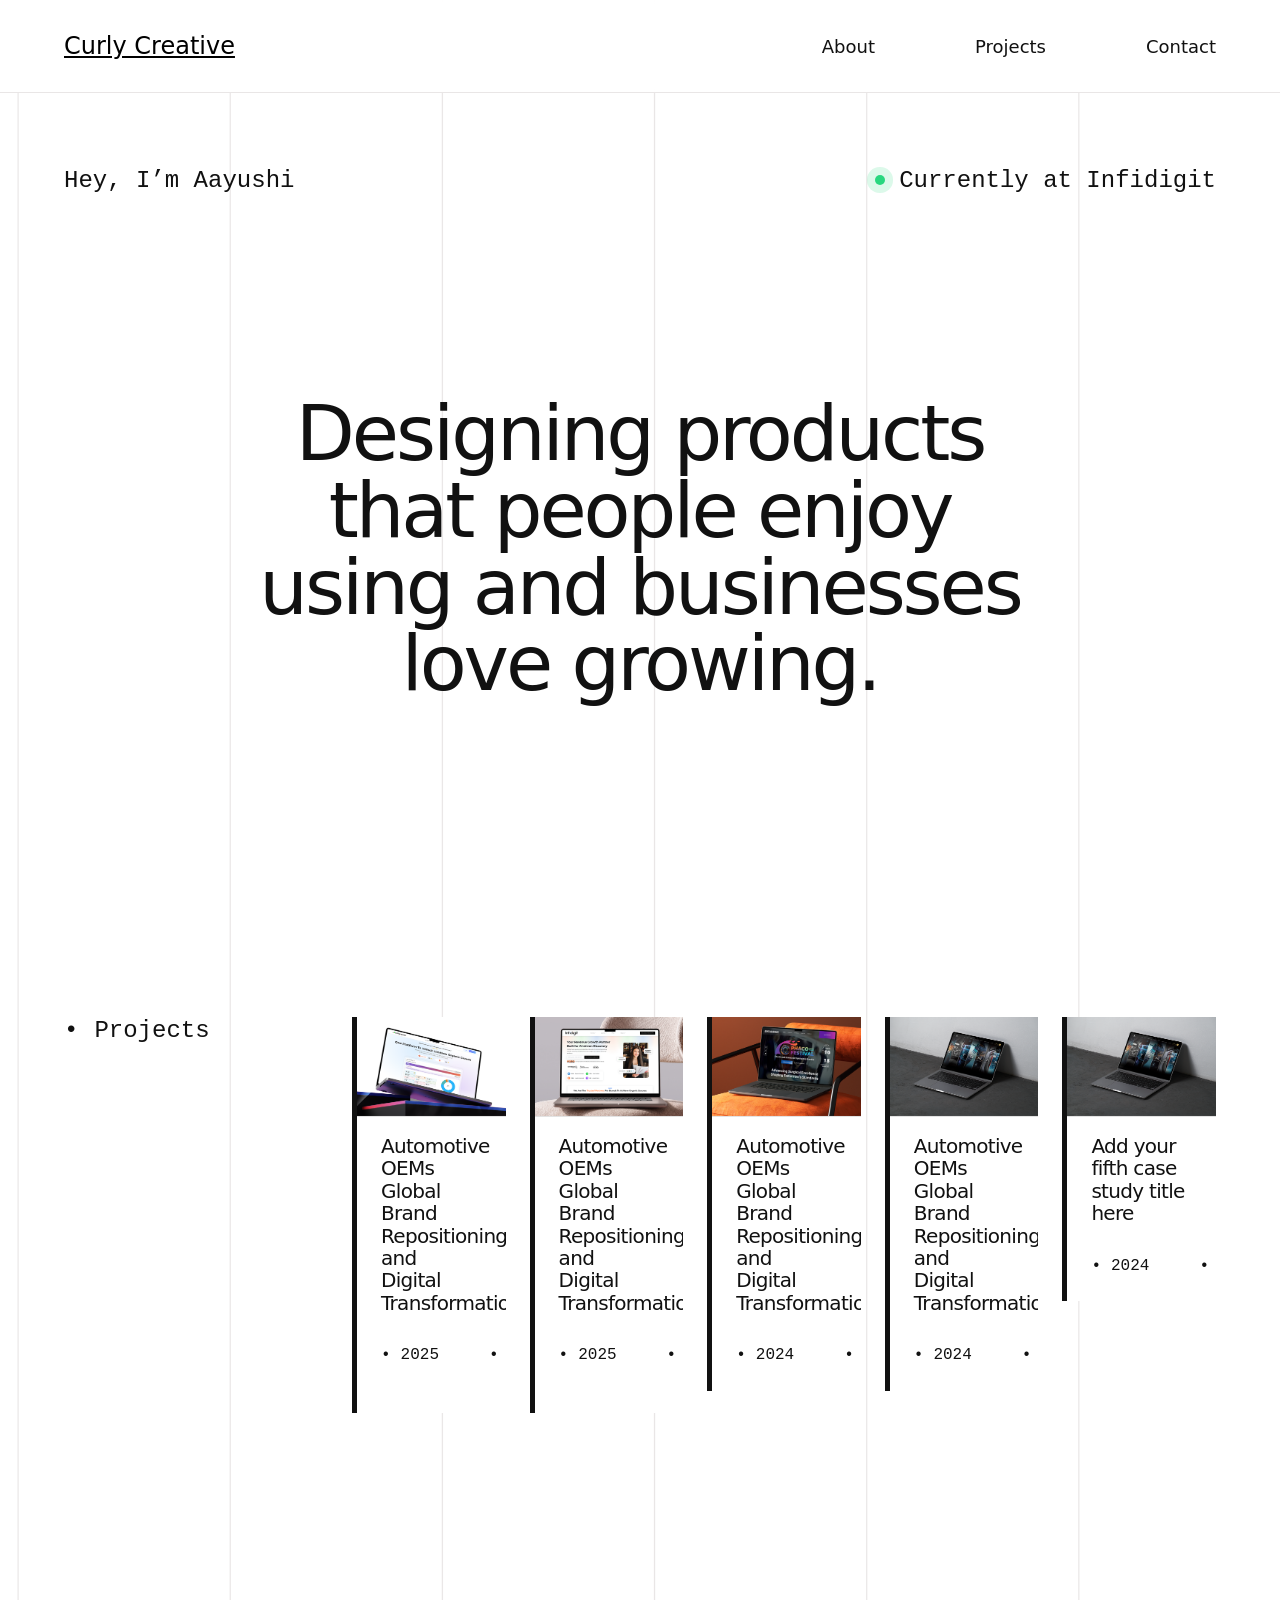
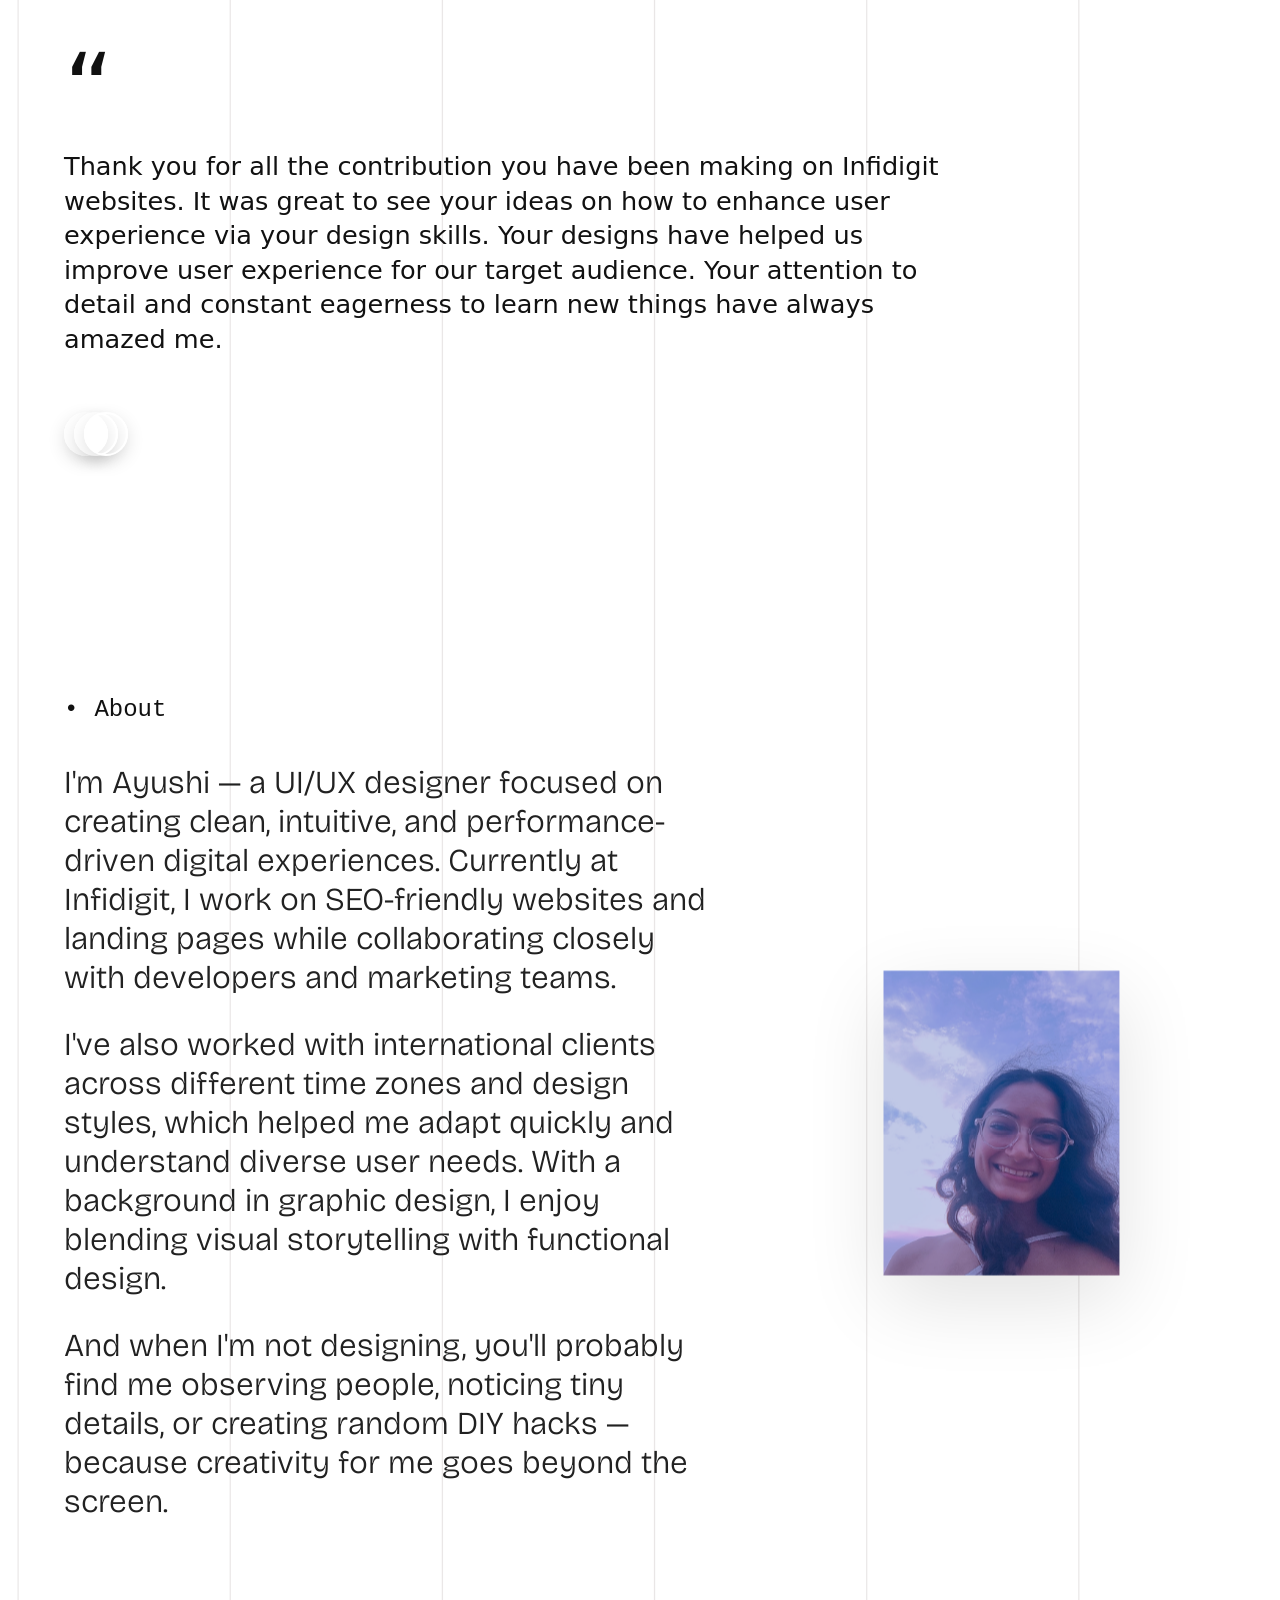
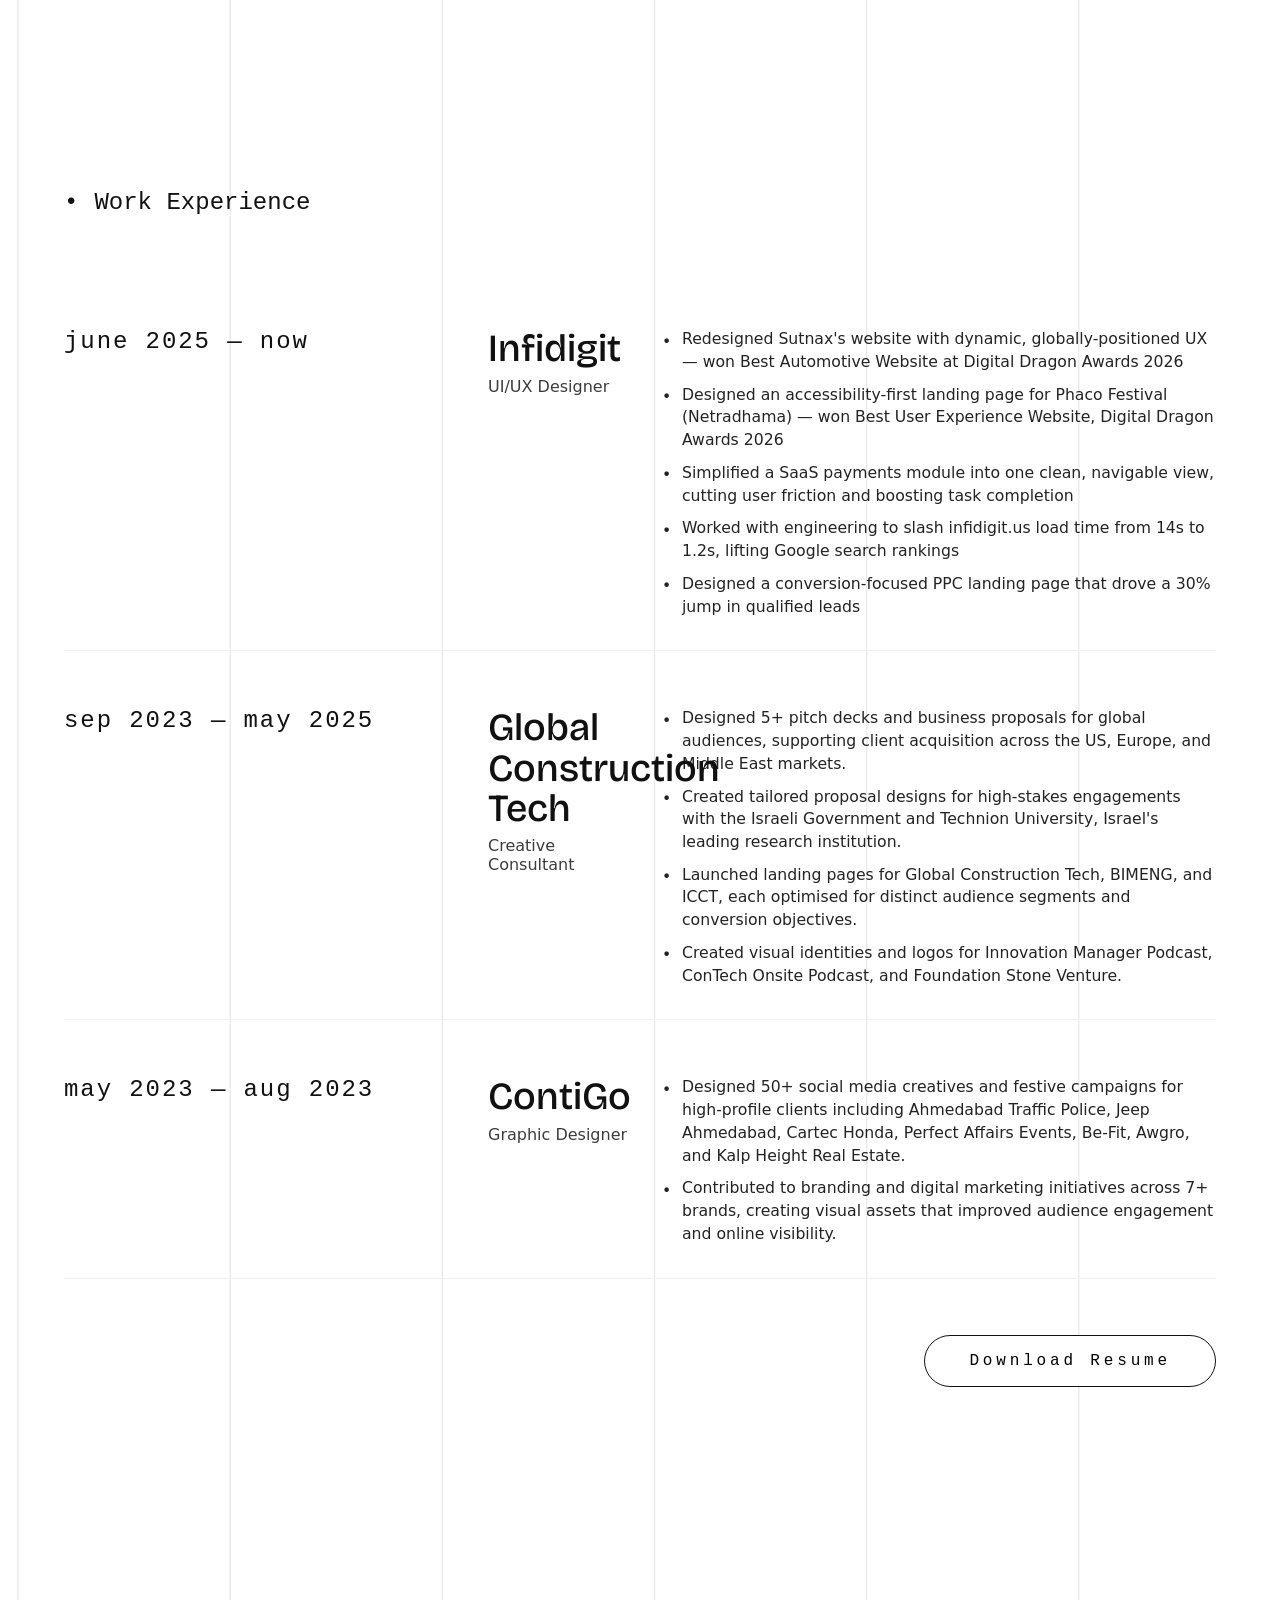
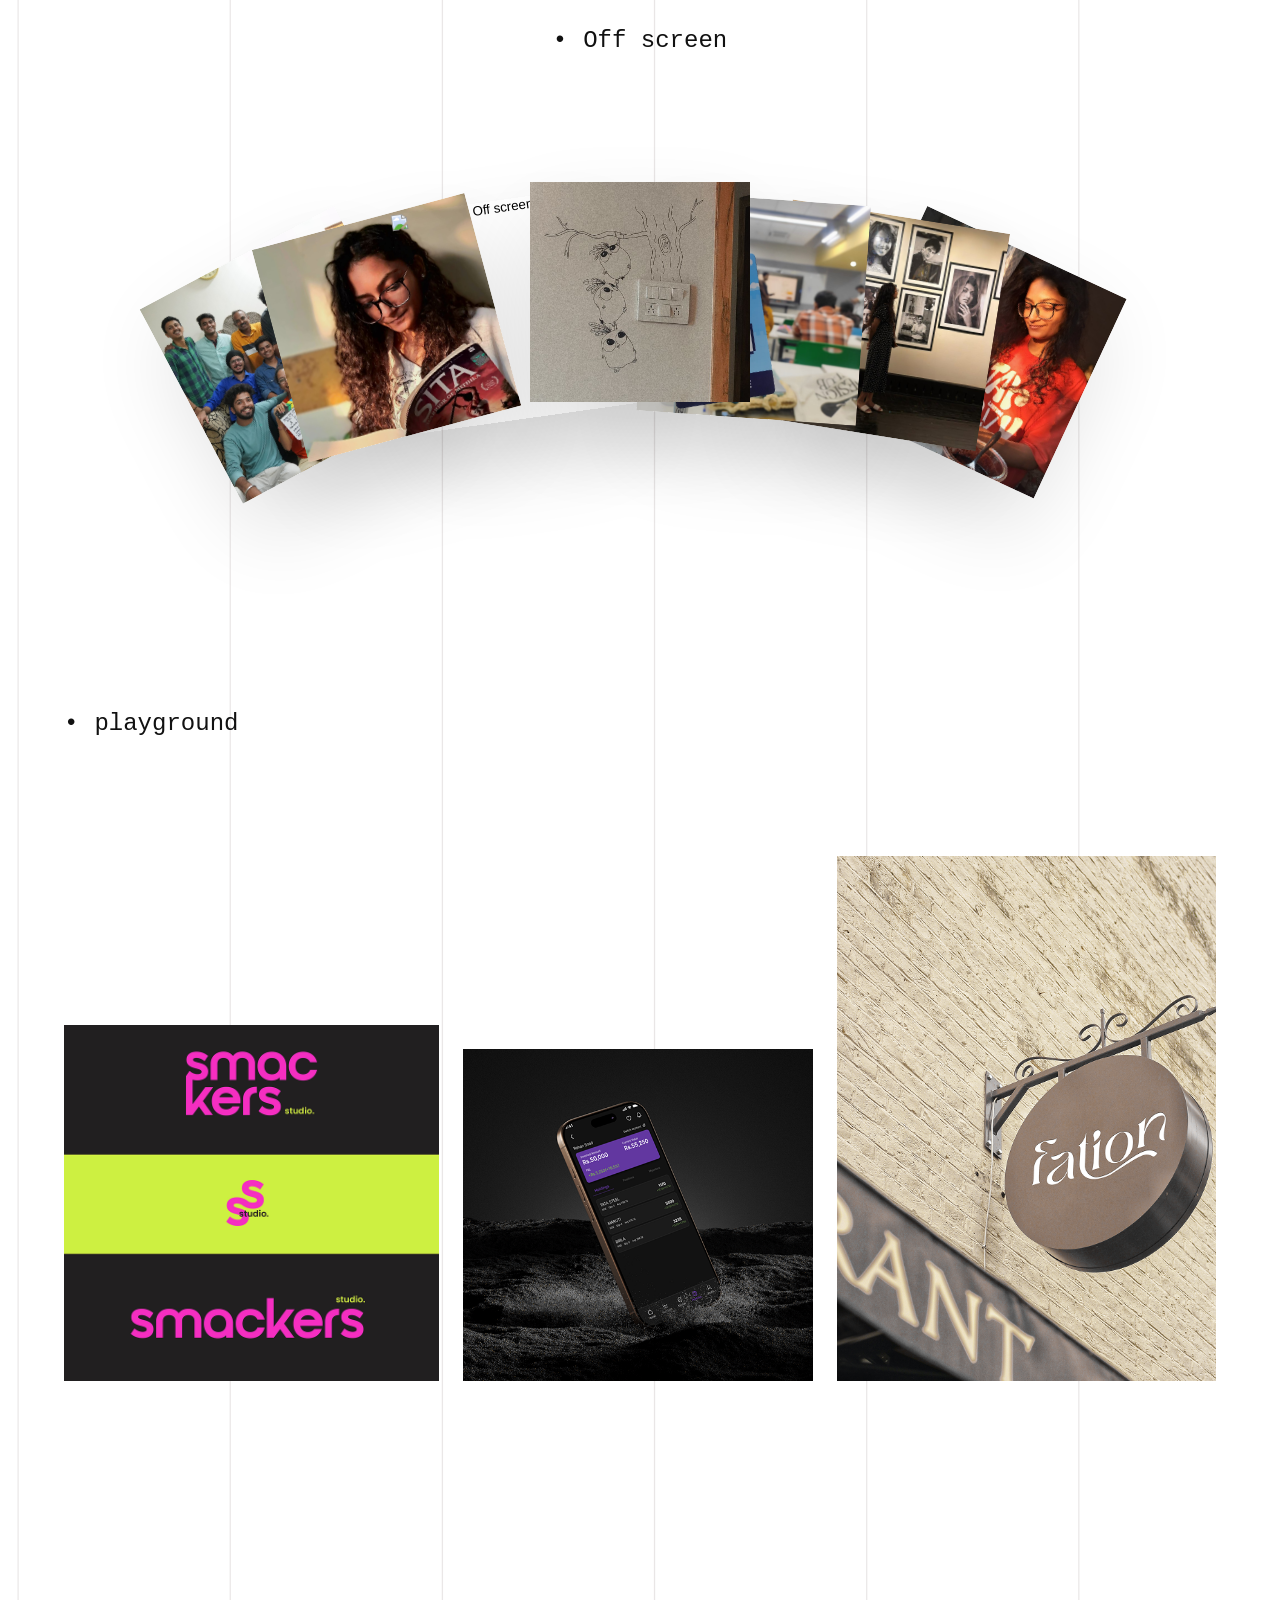
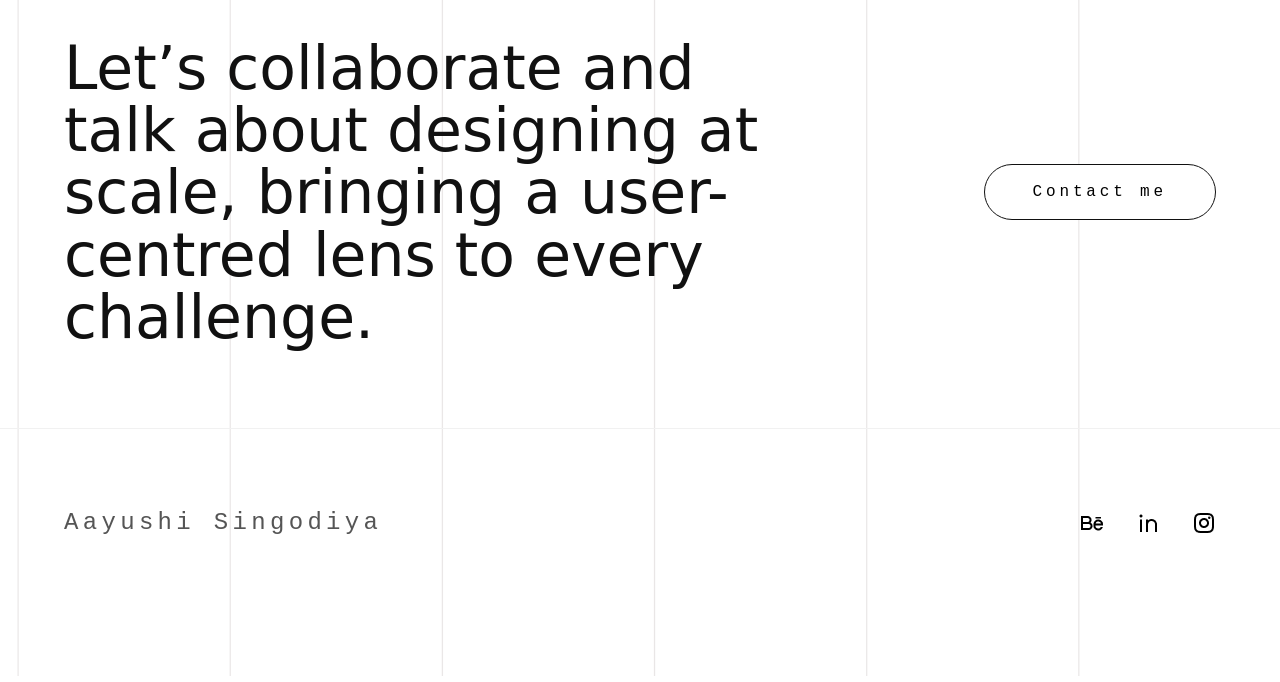
==== index.html @ ab84ea77 "Update index.html" ====
<!DOCTYPE html>
<html lang="en">
<head>
  <meta charset="UTF-8">
  <meta name="viewport" content="width=device-width, initial-scale=1.0">
  <title>Curly Creative — Aayushi Singodiya</title>
  <link rel="preconnect" href="https://fonts.googleapis.com">
  <link rel="preconnect" href="https://fonts.gstatic.com" crossorigin>
  <link href="https://fonts.googleapis.com/css2?family=Bricolage+Grotesque:opsz,wght@12..96,200..800&display=swap" rel="stylesheet">
  <link rel="stylesheet" href="style.css">
  <script src="https://cdnjs.cloudflare.com/ajax/libs/gsap/3.12.5/gsap.min.js"></script>
  <script src="https://cdnjs.cloudflare.com/ajax/libs/gsap/3.12.5/ScrollTrigger.min.js"></script>
</head>
<body>
<header>
  <div class="logo"><a href="/">Curly Creative</a></div>
  <nav>
    <a href="#about">About</a>
    <a href="#projects">Projects</a>
    <a href="#contact">Contact</a>
  </nav>
</header>
<main>
  <section class="hero">
    <div class="hero-meta">
      <p class="intro">Hey, I’m Aayushi</p>
      <p class="status"><span class="status-dot"></span>Currently at Infidigit</p>
    </div>
    <h1>Designing products that people enjoy using and businesses love growing.</h1>
  </section>

  <section class="projects" id="projects">
    <div class="projects-layout">
      <div class="section-label projects-label"><span>•</span><p>Projects</p></div>
      <div class="cards">
      <article class="project card card-one">
        <a href="case-study-sutnax.html" class="project-link">
          <img src="https://itsmeaayushi.github.io/portfolio/assets/project 1.png" alt="Automotive OEM website redesign project">
          <div class="card-copy">
            <h3>Automotive OEMs Global Brand Repositioning and Digital Transformation</h3>
            <div class="card-meta" aria-label="Project details">
              <span>2025</span>
              <span>Website redesign</span>
            </div>
          </div>
        </a>
      </article>

      <article class="project card card-two">
        <a href="case-study-netradhama.html" class="project-link">
          <img src="https://itsmeaayushi.github.io/portfolio/assets/project 2.png" alt="Automotive OEM digital transformation project">
          <div class="card-copy">
            <h3>Automotive OEMs Global Brand Repositioning and Digital Transformation</h3>
            <div class="card-meta" aria-label="Project details">
              <span>2025</span>
              <span>Website redesign</span>
            </div>
          </div>
        </a>
      </article>

      <article class="project card card-three">
        <a href="case-study-payments.html" class="project-link">
          <img src="https://itsmeaayushi.github.io/portfolio/assets/project 3.png" alt="Automotive OEM UX strategy project">
          <div class="card-copy">
            <h3>Automotive OEMs Global Brand Repositioning and Digital Transformation</h3>
            <div class="card-meta" aria-label="Project details">
              <span>2024</span>
              <span>UX strategy</span>
            </div>
          </div>
        </a>
      </article>

      <article class="project card card-four">
        <a href="case-study-ppc.html" class="project-link">
          <img src="https://itsmeaayushi.github.io/portfolio/assets/project 4.png" alt="Automotive OEM landing page project">
          <div class="card-copy">
            <h3>Automotive OEMs Global Brand Repositioning and Digital Transformation</h3>
            <div class="card-meta" aria-label="Project details">
              <span>2024</span>
              <span>Landing page</span>
            </div>
          </div>
        </a>
      </article>

      <article class="project card card-five">
        <a href="case-study-ppc.html" class="project-link">
          <img src="https://itsmeaayushi.github.io/portfolio/assets/project 4.png" alt="New case study project">
          <div class="card-copy">
            <h3>Add your fifth case study title here</h3>
            <div class="card-meta" aria-label="Project details">
              <span>2024</span>
              <span>Case study</span>
            </div>
          </div>
        </a>
      </article>
      </div>
    </div>
  </section>

  <section class="testimonial">
    <div class="testimonial-layout">
      <div class="quote-mark">“</div>
      <p class="quote-copy" data-active="0">Thank you for all the contribution you have been making on Infidigit websites. It was great to see your ideas on how to enhance user experience via your design skills. Your designs have helped us improve user experience for our target audience. Your attention to detail and constant eagerness to learn new things have always amazed me.</p>

      <div class="avatars" data-state="collapsed">
        <button type="button" class="avatar-item" data-index="0" aria-label="Testimonial 1">
          <img src="https://itsmeaayushi.github.io/portfolio/assets/testimonial.png" alt="Ankit Thakkar">
          <span class="avatar-caption">
            <strong>Ankit Thakkar</strong>
            <em>AVP, Digital growth at Infidigit</em>
          </span>
        </button>
        <button type="button" class="avatar-item" data-index="1" aria-label="Testimonial 2">
          <img src="https://itsmeaayushi.github.io/portfolio/assets/testimonial.png" alt="Eliyahu Rapaport">
          <span class="avatar-caption">
            <strong>Eliyahu Rapaport</strong>
            <em>CEO, Global Construction Tech</em>
          </span>
        </button>
        <button type="button" class="avatar-item" data-index="2" aria-label="Testimonial 3">
          <img src="https://itsmeaayushi.github.io/portfolio/assets/testimonial.png" alt="Shivam Yadav">
          <span class="avatar-caption">
            <strong>Shivam Yadav</strong>
            <em>Senior Engineer at Infidigit</em>
          </span>
        </button>
      </div>
    </div>
  </section>

  <section class="about" id="about">
    <div class="about-copy">
      <div class="section-label"><span>•</span><p>About</p></div>
      <p class="abt">I'm Ayushi — a UI/UX designer focused on creating clean, intuitive, and performance-driven digital experiences. Currently at Infidigit, I work on SEO-friendly websites and landing pages while collaborating closely with developers and marketing teams.</p>
      <p class="abt">I've also worked with international clients across different time zones and design styles, which helped me adapt quickly and understand diverse user needs. With a background in graphic design, I enjoy blending visual storytelling with functional design.</p>
      <p class="abt">And when I'm not designing, you'll probably find me observing people, noticing tiny details, or creating random DIY hacks — because creativity for me goes beyond the screen.</p>
    </div>
    <div class="about-profile">
      <div class="about-profile-image-wrap">
        <img src="https://itsmeaayushi.github.io/portfolio/assets/about me.png" alt="Ayushi profile">
      </div>
    </div>
  </section>

  <section class="experience">
    <div class="section-label"><span>•</span><p>Work Experience</p></div>
    <div class="timeline">
      <div class="item">
        <div class="item-meta"><span>June 2025 — now</span></div>
        <div class="item-company"><h3>Infidigit</h3><p>UI/UX Designer</p></div>
        <div class="item-details"><ul><li>Redesigned Sutnax's website with dynamic, globally-positioned UX — won Best Automotive Website at Digital Dragon Awards 2026</li><li>Designed an accessibility-first landing page for Phaco Festival (Netradhama) — won Best User Experience Website, Digital Dragon Awards 2026</li><li>Simplified a SaaS payments module into one clean, navigable view, cutting user friction and boosting task completion</li><li>Worked with engineering to slash infidigit.us load time from 14s to 1.2s, lifting Google search rankings</li><li>Designed a conversion-focused PPC landing page that drove a 30% jump in qualified leads</li></ul></div>
      </div>
      <div class="item">
        <div class="item-meta"><span>Sep 2023 — May 2025</span></div>
        <div class="item-company"><h3>Global Construction Tech</h3><p>Creative Consultant</p></div>
        <div class="item-details"><ul><li>Designed 5+ pitch decks and business proposals for global audiences, supporting client acquisition across the US, Europe, and Middle East markets.</li><li>Created tailored proposal designs for high-stakes engagements with the Israeli Government and Technion University, Israel's leading research institution.</li><li>Launched landing pages for Global Construction Tech, BIMENG, and ICCT, each optimised for distinct audience segments and conversion objectives.</li><li>Created visual identities and logos for Innovation Manager Podcast, ConTech Onsite Podcast, and Foundation Stone Venture.</li></ul></div>
      </div>
      <div class="item">
        <div class="item-meta"><span>May 2023 — Aug 2023</span></div>
        <div class="item-company"><h3>ContiGo</h3><p>Graphic Designer</p></div>
        <div class="item-details"><ul><li>Designed 50+ social media creatives and festive campaigns for high-profile clients including Ahmedabad Traffic Police, Jeep Ahmedabad, Cartec Honda, Perfect Affairs Events, Be-Fit, Awgro, and Kalp Height Real Estate.</li><li>Contributed to branding and digital marketing initiatives across 7+ brands, creating visual assets that improved audience engagement and online visibility.</li></ul></div>
      </div>
    </div>
    <div class="resume-download-row">
      <button type="button" class="resume-download-btn">Download Resume</button>
    </div>
  </section>

  <section class="offscreen">
    <div class="section-label off-screen-label"><span>•</span><p>Off screen</p></div>
    <div class="offscreen-gallery">
      <button type="button" class="gallery-item" data-src="https://itsmeaayushi.github.io/portfolio/assets/WhatsApp Image 2026-07-20 at 6.31.11 PM.jpeg" aria-label="Open off screen image 1"><img src="https://itsmeaayushi.github.io/portfolio/assets/WhatsApp Image 2026-07-20 at 6.31.11 PM.jpeg" alt="Off screen 1"></button>
      <button type="button" class="gallery-item" data-src="https://itsmeaayushi.github.io/portfolio/assets/off screen 2.jpg" aria-label="Open off screen image 2"><img src="https://itsmeaayushi.github.io/portfolio/assets/off screen 2.jpg" alt="Off screen 2"></button>
      <button type="button" class="gallery-item" data-src="https://itsmeaayushi.github.io/portfolio/assets/off screen 3.jpg" aria-label="Open off screen image 3"><img src="https://itsmeaayushi.github.io/portfolio/assets/off screen 3.jpg" alt="Off screen 3"></button>
      <button type="button" class="gallery-item" data-src="https://itsmeaayushi.github.io/portfolio/assets/off screen 4.jpg" aria-label="Open off screen image 4" style="z-index: 3;"><img src="https://itsmeaayushi.github.io/portfolio/assets/off screen 4.jpg" alt="Off screen 4"></button>
      <button type="button" class="gallery-item" data-src="https://itsmeaayushi.github.io/portfolio/assets/off screen 5.jpg" aria-label="Open off screen image 5" style="z-index: 2;"><img src="https://itsmeaayushi.github.io/portfolio/assets/off screen 5.jpg" alt="Off screen 5"></button>
      <button type="button" class="gallery-item" data-src="https://itsmeaayushi.github.io/portfolio/assets/off screen 6.jpg" aria-label="Open off screen image 6" style="z-index: 1;"><img src="https://itsmeaayushi.github.io/portfolio/assets/off screen 6.jpg" alt="Off screen 6"></button>
      <button type="button" class="gallery-item" data-src="https://itsmeaayushi.github.io/portfolio/assets/off screen.jpg" aria-label="Open off screen image 7"><img src="https://itsmeaayushi.github.io/portfolio/assets/off screen.jpg" alt="Off screen 7"></button>
    </div>
  </section>
  <div class="image-modal" aria-hidden="true">
    <div class="image-modal-backdrop"></div>
    <div class="image-modal-panel">
      <button type="button" class="image-modal-close" aria-label="Close image popup">×</button>
      <img class="image-modal-img" src="" alt="Enlarged off screen image">
    </div>
  </div>
  <section class="work">
    <div class="section-label"><span>•</span><p>playground</p></div>
    <div class="work-track-viewport">
      <div class="work-grid">
        <img src="https://itsmeaayushi.github.io/portfolio/assets/work.png" alt="Work sample 1" width="375px">
        <img src="https://itsmeaayushi.github.io/portfolio/assets/work 2.png" alt="Work sample 2" width="350px">
        <img src="https://itsmeaayushi.github.io/portfolio/assets/work 3.png" alt="Work sample 3" width="400px">
        <img src="https://itsmeaayushi.github.io/portfolio/assets/work 4.png" alt="Work sample 4" width="300px">
        <img src="https://itsmeaayushi.github.io/portfolio/assets/work 5.png" alt="Work sample 5" width="350px">
        <img src="https://itsmeaayushi.github.io/portfolio/assets/work 6.png" alt="Work sample 6" width="375px">
        <img src="https://itsmeaayushi.github.io/portfolio/assets/work 7.png" alt="Work sample 7" width="300px">
        <img src="https://itsmeaayushi.github.io/portfolio/assets/work 8.png" alt="Work sample 8" width="400px">
      </div>
    </div>
  </section>
  <section class="contact" id="contact">
    <div class="contact-copy"><h2>Let’s collaborate and talk about designing at scale, bringing a user-centred lens to every challenge.</h2></div>
    <button type="button">Contact me</button>
  </section>
</main>
<footer class="site-footer">
  <p>Aayushi Singodiya</p>
  <div class="footer-links">
    <a href="#"><img src="https://itsmeaayushi.github.io/portfolio/assets/behance-line.png" alt="behance icon"></a>
    <a href="#"><img src="https://itsmeaayushi.github.io/portfolio/assets/linkedin-line.png" alt="linkedin icon"></a>
    <a href="#"><img src="https://itsmeaayushi.github.io/portfolio/assets/instagram-line.png" alt="instagram icon"></a>
  </div>
</footer>
<script src="script.js"></script>
</body>
</html>
---- style.css ----
@font-face {
  font-family: 'Bricolage Grotesque';
  font-style: normal;
  font-weight: 400;
  src: local('Bricolage Grotesque');
  font-display: swap;
}

@font-face {
  font-family: 'Sometype Mono';
  font-style: normal;
  font-weight: 400;
  src: local('Sometype Mono');
  font-display: swap;
}

* {
  margin: 0;
  padding: 0;
  box-sizing: border-box;
}

html {
  scroll-behavior: smooth;
}

body {
  font-family: 'Bricolage Grotesque', system-ui, -apple-system, BlinkMacSystemFont, 'Segoe UI', sans-serif;
  background: #fff url('assets/bg_lines.png') top center no-repeat;
  background-size: cover;
  color: #111;
}

img {
  max-width: 100%;
  display: block;
}

.logo a{
  color: #000;
}

header {
  position: sticky;
  top: 0;
  z-index: 10;
  display: flex;
  justify-content: space-between;
  align-items: center;
  gap: 30px;
  padding: 32px 64px;
  background: rgba(255, 255, 255, 0.92);
  backdrop-filter: blur(18px);
  border-bottom: 1px solid #E9E6E6;
}

.logo {
  font-size: 24px;
  letter-spacing: 0;
}

nav {
  display: flex;
  gap: 100px;
  font-size: 18px;
  letter-spacing: 0;
}

nav a {
  color: #111;
  text-decoration: none;
}

main {
  max-width: 1500px;
  margin: 0 auto;
}

/* ---------- HERO ---------- */

.hero {
  min-height: calc(100vh - 96px);
  padding: 20px 64px 140px;
  display: flex;
  flex-direction: column;
  justify-content: center;
  gap: 42px;
}

.hero-meta {
  display: flex;
  justify-content: space-between;
  gap: 24px;
  flex-wrap: wrap;
}

.intro,
.status {
  font-family: 'Sometype Mono', monospace;
  font-size: 24px;
  letter-spacing: 0;
}

.status {
  display: inline-flex;
  align-items: center;
  gap: 14px;
}

.status-dot {
  width: 10px;
  height: 10px;
  border-radius: 50%;
  background: #29d77f;
  box-shadow: 0 0 0 8px rgba(41, 215, 127, 0.16);
}

.hero h1 {
  font-size: clamp(4.5rem, 6vw, 7.5rem);
  line-height: 100%;
  max-width: 100%;
  letter-spacing: -0.04em;
  font-weight: 400;
  text-align: center;
  width: 68%;
  margin: 160px auto 0;
}

.section-label {
  display: inline-flex;
  align-items: center;
  gap: 16px;
  margin-bottom: 40px;
  font-family: 'Sometype Mono', monospace;
  letter-spacing: 0;
  font-size: 24px;
}

.off-screen-label{
  display: flex;
  justify-content: center;
}

.section-label span {
  color: #111;
}

.projects,
.testimonial,
.about,
.experience,
.offscreen,
.work,
.contact {
  padding: 120px 64px;
}

/* ---------- PROJECTS / CASE STUDIES ---------- */

.projects-layout {
  display: grid;
  grid-template-columns: 240px minmax(0, 1fr);
  gap: 48px;
  align-items: start;
}

.projects-label {
  position: sticky;
  top: 140px;
  align-self: start;
  margin-bottom: 0;
}

.cards {
  display: flex;
  gap: 24px;
  align-items: flex-start;
}

.cards-col {
  flex: 1 1 0;
  display: flex;
  flex-direction: column;
  gap: 180px;
  min-width: 0;
}

.cards-col-right {
  margin-top: 260px;
}

.card {
  position: relative;
  width: 100%;
  background: #fff;
  border-left: 5px solid #111;
  overflow: hidden;
}

.card img {
  width: 100%;
  height: auto;
  aspect-ratio: 3 / 2;
  object-fit: cover;
}

.card-copy {
  min-height: 150px;
  padding: 18px 24px 24px;
  border-top: 1px solid rgba(17, 17, 17, 0.12);
}

.card h3 {
  max-width: 95%;
  margin-bottom: 30px;
  font-size: clamp(1.25rem, 1.55vw, 1.75rem);
  font-weight: 400;
  line-height: 1.12;
  letter-spacing: -0.035em;
}

.card-meta {
  display: grid;
  grid-template-columns: minmax(90px, 0.7fr) minmax(140px, 1.3fr);
  gap: 18px;
  font-family: 'Sometype Mono', monospace;
  font-size: 16px;
  line-height: 1.4;
}

.card-meta span {
  display: flex;
  align-items: flex-start;
  gap: 10px;
}

.card-meta span::before {
  content: '•';
  flex: 0 0 auto;
}

/* ---------- TESTIMONIAL ---------- */

.testimonial-layout {
  max-width: 1040px;
}

.quote-mark {
  font-size: 96px;
  line-height: 0.75;
  margin-bottom: 24px;
}

.quote-copy {
  font-size: clamp(1.4rem, 2vw, 1.9rem);
  line-height: 1.35;
  max-width: 900px;
  font-weight: 400;
  transition: opacity 0.35s ease;
}

.avatars {
  display: flex;
  align-items: center;
  gap: 0;
  margin-top: 56px;
}

.avatar-item {
  display: flex;
  align-items: center;
  gap: 14px;
  border: 0;
  background: transparent;
  padding: 0;
  cursor: pointer;
  transition: margin-left 0.55s cubic-bezier(0.22, 1, 0.36, 1);
}

.avatar-item:first-child {
  margin-left: 0;
}

.avatar-item:not(:first-child) {
  margin-left: -48px;
}

.avatars[data-state="expanded"] .avatar-item:not(:first-child) {
  margin-left: 64px;
}

.avatar-item img {
  width: 44px;
  height: 44px;
  border-radius: 50%;
  object-fit: cover;
  border: 2px solid #fff;
  box-shadow: 0 6px 18px rgba(0, 0, 0, 0.12);
  flex: 0 0 auto;
  position: relative;
  z-index: 1;
}

.avatar-caption {
  display: flex;
  flex-direction: column;
  gap: 2px;
  text-align: left;
  font-size: 14px;
  line-height: 1.4;
  white-space: nowrap;
  opacity: 0;
  transform: translateX(-8px);
  max-width: 0;
  overflow: hidden;
  transition: opacity 0.4s ease, transform 0.4s ease;
}

.avatars[data-state="expanded"] .avatar-caption {
  opacity: 1;
  transform: translateX(0);
  max-width: 260px;
}

.avatar-caption strong {
  font-weight: 600;
  color: #111;
}

.avatar-caption em {
  font-style: normal;
  opacity: 0.6;
}

.avatar-item.is-active img {
  box-shadow: 0 0 0 3px #111, 0 6px 18px rgba(0, 0, 0, 0.18);
}

/* ---------- ABOUT ---------- */

.about {
  display: grid;
  grid-template-columns: 1.2fr 0.8fr;
  gap: 80px;
  align-items: start;
}

.about-copy .section-label p {
  font-size: 1.5rem;
}

.about-copy .abt {
  max-width: 730px;
  font-size: 2rem;
  opacity: 0.93;
  font-weight: 300;
  margin-bottom: 28px;
}

.about-profile {
  display: flex;
  flex-direction: column;
  justify-content: center;
  align-items: center;
  height: 100%;
}

.about-profile-image-wrap {
  width: 100%;
  box-shadow: 0 46px 140px rgba(0, 0, 0, 0.12);
  transform: scale(0.55);
  transform-origin: center;
  transition: transform 0.9s cubic-bezier(0.22, 1, 0.36, 1);
}

.about:hover .about-profile-image-wrap {
  transform: scale(1);
}

.about-profile-image-wrap img {
  width: 100%;
  display: block;
}

.resume-download-row {
  display: flex;
  justify-content: flex-end;
  margin-top: 56px;
}

.resume-download-btn {
  padding: 16px 44px;
  border-radius: 999px;
  border: 1px solid #111;
  background: #fff;
  font-family: 'Sometype Mono', monospace;
  font-size: 16px;
  font-weight: 400;
  letter-spacing: 0.24em;
  cursor: pointer;
}

/* ---------- EXPERIENCE ---------- */

.experience .timeline {
  display: grid;
  gap: 24px;
  margin: 40px 0 0;
  max-width: 100%;
}

.item {
  display: grid;
  grid-template-columns: minmax(350px, 500px) minmax(100px, 436px) minmax(554px, 1fr);
  gap: 32px;
  padding: 32px 0;
  border-bottom: 1px solid #f1f1f1;
  align-items: start;
}

.item-meta span {
  display: inline-block;
  font-family: 'Sometype Mono', monospace;
  text-transform: lowercase;
  letter-spacing: 0.08em;
  font-size: 24px;
}

.item-company {
  display: flex;
  flex-direction: column;
  justify-content: center;
}

.item-company h3 {
  font-size: clamp(1.8rem, 3vw, 2.4rem);
  line-height: 1.05;
  margin-bottom: 8px;
  font-weight: 500;
}

.item-company p {
  font-size: 1rem;
  opacity: 0.82;
}

.item-details ul {
  list-style: none;
  display: grid;
  gap: 10px;
}

.item-details li {
  position: relative;
  padding-left: 20px;
  line-height: 1.45;
  font-size: 0.98rem;
  opacity: 0.92;
}

.item-details li::before {
  content: '•';
  position: absolute;
  left: 0;
  top: 0.15em;
  color: #111;
}

/* ---------- OFFSCREEN GALLERY ---------- */

.offscreen-gallery {
  position: relative;
  width: min(100%, 1160px);
  height: 360px;
  margin: 56px auto 0;
  padding-top: 48px;
}

.offscreen-gallery .gallery-item {
  position: absolute;
  bottom: 0;
  left: 50%;
  width: 220px;
  height: 220px;
  padding: 0;
  border: 0;
  background: transparent;
  box-shadow: 0 40px 85px rgba(0, 0, 0, 0.12);
  overflow: hidden;
  cursor: pointer;
  transform-origin: center bottom;
  transition: transform 0.35s ease, box-shadow 0.35s ease;
  --tx: 0px;
  --ty: -60px;
  --rot: 0deg;
  transform: translate(-50%, 0) translateX(var(--tx)) translateY(var(--ty)) rotate(var(--rot));
}

.offscreen-gallery .gallery-item:nth-child(1) {
  --tx: -300px;
  --ty: -18px;
  --rot: -28deg;
}

.offscreen-gallery .gallery-item:nth-child(2) {
  --tx: -225px;
  --ty: -36px;
  --rot: -15deg;
}

.offscreen-gallery .gallery-item:nth-child(3) {
  --tx: -110px;
  --ty: -52px;
  --rot: -8deg;
}

.offscreen-gallery .gallery-item:nth-child(4) {
  --tx: 0px;
  --ty: -68px;
  --rot: 0deg;
}

.offscreen-gallery .gallery-item:nth-child(5) {
  --tx: 106px;
  --ty: -52px;
  --rot: 4deg;
}

.offscreen-gallery .gallery-item:nth-child(6) {
  --tx: 227px;
  --ty: -36px;
  --rot: 9deg;
}

.offscreen-gallery .gallery-item:nth-child(7) {
  --tx: 294px;
  --ty: -18px;
  --rot: 25deg;
}

.offscreen-gallery .gallery-item:hover {
  transform: translate(-50%, 0) translateX(var(--tx)) translateY(calc(var(--ty) - 14px)) rotate(var(--rot)) scale(1.03);
  box-shadow: 0 50px 120px rgba(0, 0, 0, 0.18);
}

.offscreen-gallery .gallery-item img {
  width: 100%;
  height: 100%;
  object-fit: cover;
  display: block;
}

@media (max-width: 1200px) {
  .offscreen-gallery {
    height: 320px;
  }

  .offscreen-gallery .gallery-item {
    width: 190px;
    height: 190px;
  }

  .offscreen-gallery .gallery-item:nth-child(1) {
    --tx: -200px;
    --ty: -16px;
    --rot: -14deg;
  }

  .offscreen-gallery .gallery-item:nth-child(2) {
    --tx: -125px;
    --ty: -32px;
    --rot: -9deg;
  }

  .offscreen-gallery .gallery-item:nth-child(3) {
    --tx: -65px;
    --ty: -44px;
    --rot: -5deg;
  }

  .offscreen-gallery .gallery-item:nth-child(4) {
    --tx: 0px;
    --ty: -55px;
    --rot: 0deg;
  }

  .offscreen-gallery .gallery-item:nth-child(5) {
    --tx: 65px;
    --ty: -44px;
    --rot: 5deg;
  }

  .offscreen-gallery .gallery-item:nth-child(6) {
    --tx: 125px;
    --ty: -32px;
    --rot: 10deg;
  }

  .offscreen-gallery .gallery-item:nth-child(7) {
    --tx: 200px;
    --ty: -16px;
    --rot: 14deg;
  }
}

@media (max-width: 860px) {
  .offscreen-gallery {
    height: 280px;
  }

  .offscreen-gallery .gallery-item {
    width: 160px;
    height: 160px;
  }

  .offscreen-gallery .gallery-item:nth-child(1) {
    --tx: -170px;
    --ty: -14px;
    --rot: -14deg;
  }

  .offscreen-gallery .gallery-item:nth-child(2) {
    --tx: -105px;
    --ty: -28px;
    --rot: -9deg;
  }

  .offscreen-gallery .gallery-item:nth-child(3) {
    --tx: -55px;
    --ty: -38px;
    --rot: -5deg;
  }

  .offscreen-gallery .gallery-item:nth-child(4) {
    --tx: 0px;
    --ty: -45px;
    --rot: 0deg;
  }

  .offscreen-gallery .gallery-item:nth-child(5) {
    --tx: 55px;
    --ty: -38px;
    --rot: 5deg;
  }

  .offscreen-gallery .gallery-item:nth-child(6) {
    --tx: 105px;
    --ty: -28px;
    --rot: 10deg;
  }

  .offscreen-gallery .gallery-item:nth-child(7) {
    --tx: 170px;
    --ty: -14px;
    --rot: 14deg;
  }
}

@media (max-width: 640px) {
  .offscreen-gallery {
    height: 240px;
  }

  .offscreen-gallery .gallery-item {
    width: 130px;
    height: 130px;
  }

  .offscreen-gallery .gallery-item:nth-child(1) {
    --tx: -135px;
    --ty: -12px;
    --rot: -14deg;
  }

  .offscreen-gallery .gallery-item:nth-child(2) {
    --tx: -85px;
    --ty: -20px;
    --rot: -9deg;
  }

  .offscreen-gallery .gallery-item:nth-child(3) {
    --tx: -45px;
    --ty: -28px;
    --rot: -5deg;
  }

  .offscreen-gallery .gallery-item:nth-child(4) {
    --tx: 0px;
    --ty: -34px;
    --rot: 0deg;
  }

  .offscreen-gallery .gallery-item:nth-child(5) {
    --tx: 45px;
    --ty: -28px;
    --rot: 5deg;
  }

  .offscreen-gallery .gallery-item:nth-child(6) {
    --tx: 85px;
    --ty: -20px;
    --rot: 10deg;
  }

  .offscreen-gallery .gallery-item:nth-child(7) {
    --tx: 135px;
    --ty: -12px;
    --rot: 14deg;
  }
}

@media (max-width: 1200px) {
  .offscreen-gallery {
    height: 360px;
  }

  .offscreen-gallery .gallery-item {
    width: 210px;
    height: 210px;
  }

  .offscreen-gallery .gallery-item:nth-child(1),
  .offscreen-gallery .gallery-item:nth-child(7) {
    transform: translate(-50%, 0) rotate(-90deg) translateY(-180px) rotate(90deg);
  }

  .offscreen-gallery .gallery-item:nth-child(2),
  .offscreen-gallery .gallery-item:nth-child(6) {
    transform: translate(-50%, 0) rotate(-60deg) translateY(-205px) rotate(60deg);
  }

  .offscreen-gallery .gallery-item:nth-child(3),
  .offscreen-gallery .gallery-item:nth-child(5) {
    transform: translate(-50%, 0) rotate(-30deg) translateY(-225px) rotate(30deg);
  }

  .offscreen-gallery .gallery-item:nth-child(4) {
    transform: translate(-50%, 0) rotate(0deg) translateY(-235px) rotate(0deg);
  }
}

@media (max-width: 860px) {
  .offscreen-gallery {
    height: 320px;
  }

  .offscreen-gallery .gallery-item {
    width: 180px;
    height: 180px;
  }

  .offscreen-gallery .gallery-item:nth-child(1),
  .offscreen-gallery .gallery-item:nth-child(7) {
    transform: translate(-50%, 0) rotate(-90deg) translateY(-145px) rotate(90deg);
  }

  .offscreen-gallery .gallery-item:nth-child(2),
  .offscreen-gallery .gallery-item:nth-child(6) {
    transform: translate(-50%, 0) rotate(-60deg) translateY(-165px) rotate(60deg);
  }

  .offscreen-gallery .gallery-item:nth-child(3),
  .offscreen-gallery .gallery-item:nth-child(5) {
    transform: translate(-50%, 0) rotate(-30deg) translateY(-180px) rotate(30deg);
  }

  .offscreen-gallery .gallery-item:nth-child(4) {
    transform: translate(-50%, 0) rotate(0deg) translateY(-190px) rotate(0deg);
  }
}

@media (max-width: 640px) {
  .offscreen-gallery {
    height: 280px;
  }

  .offscreen-gallery .gallery-item {
    width: 140px;
    height: 140px;
  }

  .offscreen-gallery .gallery-item:nth-child(1),
  .offscreen-gallery .gallery-item:nth-child(7) {
    transform: translate(-50%, 0) rotate(-90deg) translateY(-115px) rotate(90deg);
  }

  .offscreen-gallery .gallery-item:nth-child(2),
  .offscreen-gallery .gallery-item:nth-child(6) {
    transform: translate(-50%, 0) rotate(-60deg) translateY(-130px) rotate(60deg);
  }

  .offscreen-gallery .gallery-item:nth-child(3),
  .offscreen-gallery .gallery-item:nth-child(5) {
    transform: translate(-50%, 0) rotate(-30deg) translateY(-145px) rotate(30deg);
  }

  .offscreen-gallery .gallery-item:nth-child(4) {
    transform: translate(-50%, 0) rotate(0deg) translateY(-150px) rotate(0deg);
  }
}

.image-modal {
  position: fixed;
  inset: 0;
  display: none;
  align-items: center;
  justify-content: center;
  z-index: 9999;
}

.image-modal.active {
  display: flex;
}

.image-modal-backdrop {
  position: absolute;
  inset: 0;
  background: rgba(0, 0, 0, 0.7);
}

.image-modal-panel {
  position: relative;
  max-width: min(90vw, 900px);
  width: min(100%, 900px);
  padding: 20px;
  background: rgba(255, 255, 255, 0.02);
  backdrop-filter: blur(22px);
  border-radius: 28px;
  box-shadow: 0 40px 120px rgba(0, 0, 0, 0.35);
  z-index: 1;
}

.image-modal-img {
  width: 100%;
  aspect-ratio: 1 / 1;
  object-fit: contain;
  border-radius: 24px;
}

.image-modal-close {
  position: absolute;
  top: 20px;
  right: 20px;
  width: 42px;
  height: 42px;
  border: 1px solid rgba(255, 255, 255, 0.4);
  border-radius: 50%;
  background: rgba(255, 255, 255, 0.08);
  color: #fff;
  font-size: 1.6rem;
  cursor: pointer;
  z-index: 2;
}

@media (max-width: 1200px) {
  .offscreen-gallery {
    grid-template-columns: repeat(5, minmax(0, 1fr));
  }
}

@media (max-width: 860px) {
  .offscreen-gallery {
    grid-template-columns: repeat(3, minmax(0, 1fr));
  }
}

@media (max-width: 640px) {
  .offscreen-gallery {
    grid-template-columns: repeat(2, minmax(0, 1fr));
  }

  .offscreen-gallery .gallery-item {
    width: 100%;
  }
}

/* ---------- PLAYGROUND / WORK MARQUEE ---------- */

.work-track-viewport {
  margin-top: 56px;
  overflow: hidden;
  width: 100%;
}

.work-grid {
  display: flex;
  align-items: flex-end;
  gap: 24px;
  width: max-content;
  padding-bottom: 16px;
}

.work-grid img {
  flex: 0 0 auto;
  border-radius: 0;
}

.project-link {
  display: block;
  color: inherit;
  text-decoration: none;
}

.project-link .card-copy {
  min-height: 150px;
}

.case-study-hero {
  padding: 90px 64px 0;
  margin: 0 auto;
}

.case-study-kicker {
  display: block;
  font-family: 'Sometype Mono', monospace;
  font-size: 0.95rem;
  letter-spacing: 0.35em;
  text-transform: uppercase;
  opacity: 0.8;
  margin-bottom: 24px;
}

.case-study-hero h1 {
  margin-bottom: 20px;
  font-weight: 400;
  font-size: clamp(3.8rem, 5vw, 5.8rem);
  line-height: 0.95;
}

.case-study-hero .hero-copy {
  font-size: 1.5rem;
  line-height: 1.2;
  opacity: 0.86;
  margin-bottom: 38px;
}

.case-study-hero-image {
  width: 100%;
  max-width: 100%;
  height: auto;
  margin-top: 28px;
  object-fit: cover;
}

.case-study-content {
  margin-top: 90px;
  padding: 0px 64px 0;
}

.case-study-grid {
  display: grid;
  grid-template-columns: minmax(0, 1.3fr) minmax(250px, 0.7fr);
  gap: 60px;
  align-items: start;
}

.case-study-copy p,
.case-study-copy li {
  opacity: 0.92;
  line-height: 1.75;
}

.case-study-copy ul {
  list-style: none;
  padding-left: 0;
  display: grid;
}

.results {
  margin-top: 80px;
}

.case-study-copy ul li, .case-study-meta strong, .case-study-section.results li {
  display: flex;
  align-items: flex-start;
  gap: 10px;
}

.case-study-section.results li {
  display: flex;
  align-items: flex-start;
  gap: 10px;
  font-size: 1.5rem;
}

.case-study-copy ul li::before, .case-study-section.results li::before {
  content: '•';
  flex: 0 0 auto;
  color: #111;
  line-height: 1.75;
}
.case-study-meta strong::before {
  content: '•';
  flex: 0 0 auto;
  color: #111;
  font-size: 1.75rem;
  line-height: 1;
  margin-right: 20px;
}

.case-study-sidebar {
  display: grid;
  gap: 24px;
  position: sticky;
  top: 104px;
  align-self: start;
}

.case-study-meta {
  display: grid;
  padding: 24px 28px;
  background: rgba(255, 255, 255, 0.9);
  border: 1px solid #f1f1f1;
}

.case-study-meta p {
  margin: 0;
  font-size: 1.5rem;
  line-height: 1.7;
}

.case-study-meta strong {
  display: flex;
  align-items: center;
  font-size: 1.125rem;
  text-transform: lowercase;
  font-weight: 400;
  font-family: 'Sometype Mono', monospace;
}

.case-study-section {
  display: grid;
  gap: 10px;
  margin-bottom: 56px;
}

.case_study_grid{
  display: grid;
  grid-template-columns: repeat(2, minmax(0, 1fr));
  gap: 24px;
  align-items: flex-start;
}

.case_study_grid h2{
  padding: 0 0 24px;
  border-bottom: 1px solid #000;
}

.case_study_grid ul li{
  font-size: 1.125rem;
}


.case-study-section h2 {
  font-size: 40px;
  font-weight: 400;
}

.case-study-section p {
  line-height: 1.2;
  font-size: 1.5rem;
}

.case-study-secondary {
  margin-top: 80px;
}

.case-study-secondary-grid {
  display: grid;
  grid-template-columns: minmax(240px, 280px) minmax(0, 1fr);
  gap: 120px;
  align-items: start;
}

.case-study-secondary-content h2{
  font-size: 1.5rem;
  font-weight: 500;
}

.case-study-secondary-sidebar {
  position: sticky;
  top: 120px;
  align-self: start;
  display: grid;
  gap: 24px;
}

.secondary-sidebar-label {
  font-family: 'Sometype Mono', monospace;
  font-size: 0.85rem;
  letter-spacing: 0.35em;
  text-transform: uppercase;
  opacity: 0.8;
}

.case-study-secondary-sidebar ul {
  list-style: none;
  padding-left: 0;
  display: grid;
  gap: 18px;
}

.case-study-secondary-sidebar li {
  font-size: 1.5rem;
  line-height: 1.45;
  font-weight: 500;
}

.case-study-secondary-content {
  display: grid;
  gap: 28px;
}

.case-study-secondary-content .case-study-section {
  margin: 0;
}

.case-study-secondary-sidebar a {
  color: #000;
  text-decoration: none;
}

.case-study-secondary-image {
  width: 100%;
  max-width: 100%;
  height: auto;
  object-fit: cover;
}

@media (max-width: 860px) {
  .case-study-grid {
    display: block;
  }
}

.contact {
  display: flex;
  justify-content: space-between;
  align-items: center;
  gap: 40px;
  padding-bottom: 80px;
}

.contact-copy h2 {
  font-size: 60px;
  font-weight: 400;
  line-height: 1.04;
  max-width: 760px;
}

.contact button {
  padding: 18px 48px;
  font-size: 1rem;
  border-radius: 999px;
  border: 1px solid #111;
  background: #fff;
  font-family: 'Sometype Mono', monospace;
  letter-spacing: 0.24em;
  cursor: pointer;
}

.site-footer {
  display: flex;
  justify-content: space-between;
  align-items: center;
  padding: 80px 64px 140px;
  border-top: 1px solid #f1f1f1;
  color: #555;
}

.site-footer p {
  font-family: 'Sometype Mono', monospace;
  font-size: 1.5rem;
  letter-spacing: 0.18em;
}

.footer-links {
  display: flex;
  gap: 32px;
}

.footer-links a {
  color: #111;
  font-size: 0.95rem;
  letter-spacing: 0.18em;
  text-transform: uppercase;
  text-decoration: none;
}

@media (max-width: 1200px) {
  header {
    padding: 24px 40px;
  }

  .hero,
  .projects,
  .testimonial,
  .about,
  .experience,
  .offscreen,
  .work,
  .contact {
    padding: 94px 40px;
  }

  .projects-layout {
    grid-template-columns: 1fr;
    gap: 32px;
  }

  .projects-label {
    position: static;
  }

  .cards-col {
    gap: 160px;
  }

  .cards-col-right {
    margin-top: 200px;
  }
}

@media (max-width: 860px) {
  header {
    padding: 22px 28px;
    flex-direction: column;
    align-items: flex-start;
  }

  nav {
    gap: 20px;
    flex-wrap: wrap;
  }

  .hero {
    padding: 90px 28px 120px;
  }

  .hero h1 {
    font-size: 3.4rem;
  }

  .projects,
  .testimonial,
  .about,
  .experience,
  .offscreen,
  .work,
  .contact {
    padding: 90px 28px;
  }

  .cards {
    display: flex;
    flex-direction: column;
    gap: 90px;
  }

  .cards-col {
    display: contents;
  }

  .cards-col-right {
    margin-top: 0;
  }

  .card-one { order: 1; }
  .card-two { order: 2; }
  .card-three { order: 3; }
  .card-four { order: 4; }
  .card-five { order: 5; }

  .card-one,
  .card-two,
  .card-three,
  .card-four,
  .card-five {
    width: min(100%, 620px);
    margin-left: auto;
    margin-right: auto;
  }

  .testimonial-layout,
  .about,
  .contact {
    display: block;
  }

  .about-profile {
    margin-top: 48px;
  }

  .resume-download-row {
    justify-content: center;
  }

  .quote-mark {
    font-size: 72px;
    margin-bottom: 12px;
  }

  .quote-copy {
    font-size: 1.4rem;
  }

  .avatars {
    flex-wrap: wrap;
  }

  .experience .timeline {
    gap: 28px;
  }

  .item {
    grid-template-columns: 1fr;
    gap: 24px;
    padding: 24px 0;
  }

  .item-meta span {
    display: block;
    font-size: 16px;
    margin-bottom: 8px;
  }

  .item-company h3 {
    font-size: 1.8rem;
  }

  .item-details ul {
    gap: 10px;
  }

  .offscreen-gallery {
    gap: 16px;
  }

  .site-footer {
    flex-direction: column;
    align-items: flex-start;
    gap: 20px;
    padding: 60px 28px 100px;
  }
}

@media (max-width: 640px) {

  .status,
  .intro,
  .section-label,
  .item-meta span,
  .contact-copy h2 {
    font-size: 12px;
  }

  .item-meta span {
    font-size: 14px;
  }

  .contact-copy h2 {
    font-size: 2.4rem;
  }

  .card-copy {
    min-height: 0;
    padding: 16px 18px 20px;
  }

  .card h3 {
    max-width: 100%;
    margin-bottom: 24px;
    font-size: 1.25rem;
  }

  .card-meta {
    grid-template-columns: 1fr 1.4fr;
    gap: 12px;
    font-size: 11px;
  }

  .experience .timeline {
    gap: 20px;
  }

  .item {
    padding: 20px 0;
  }

  .item-company h3 {
    font-size: 1.5rem;
  }

  .item-details li {
    font-size: 0.96rem;
  }
}
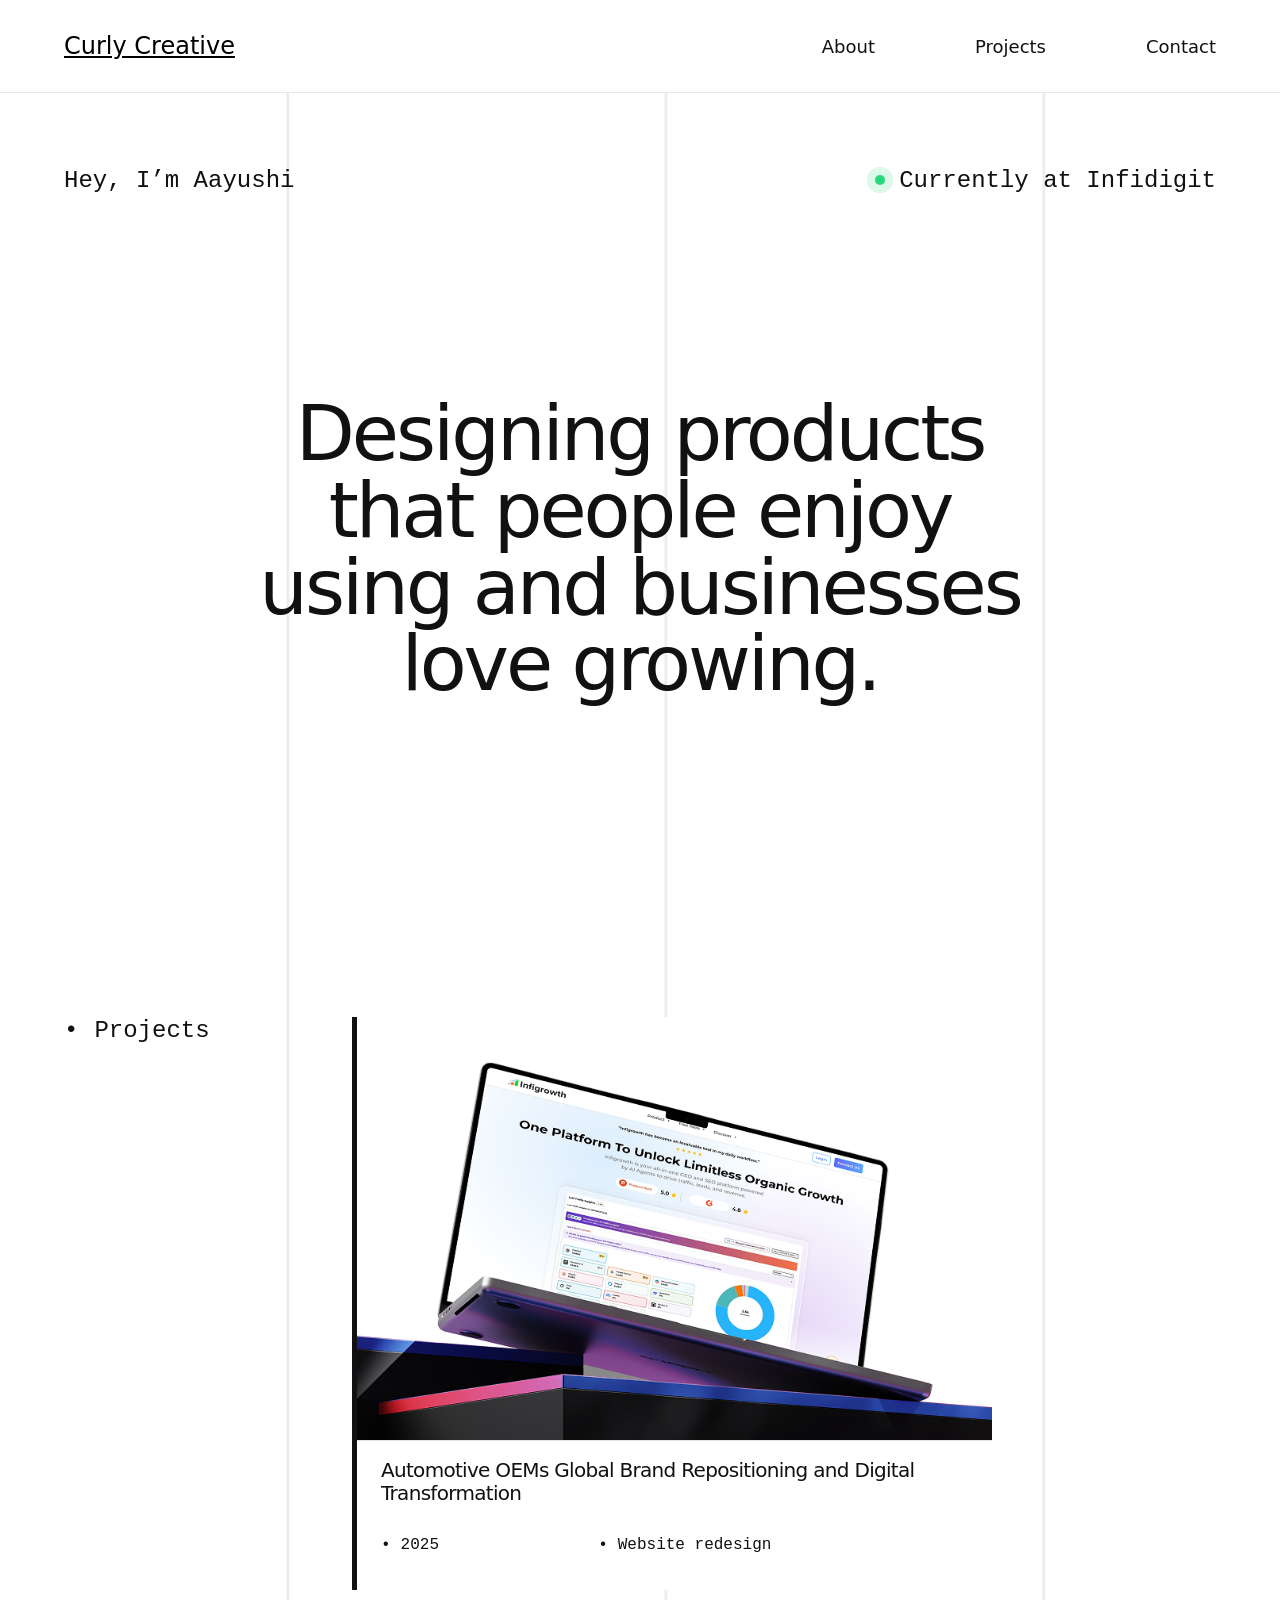
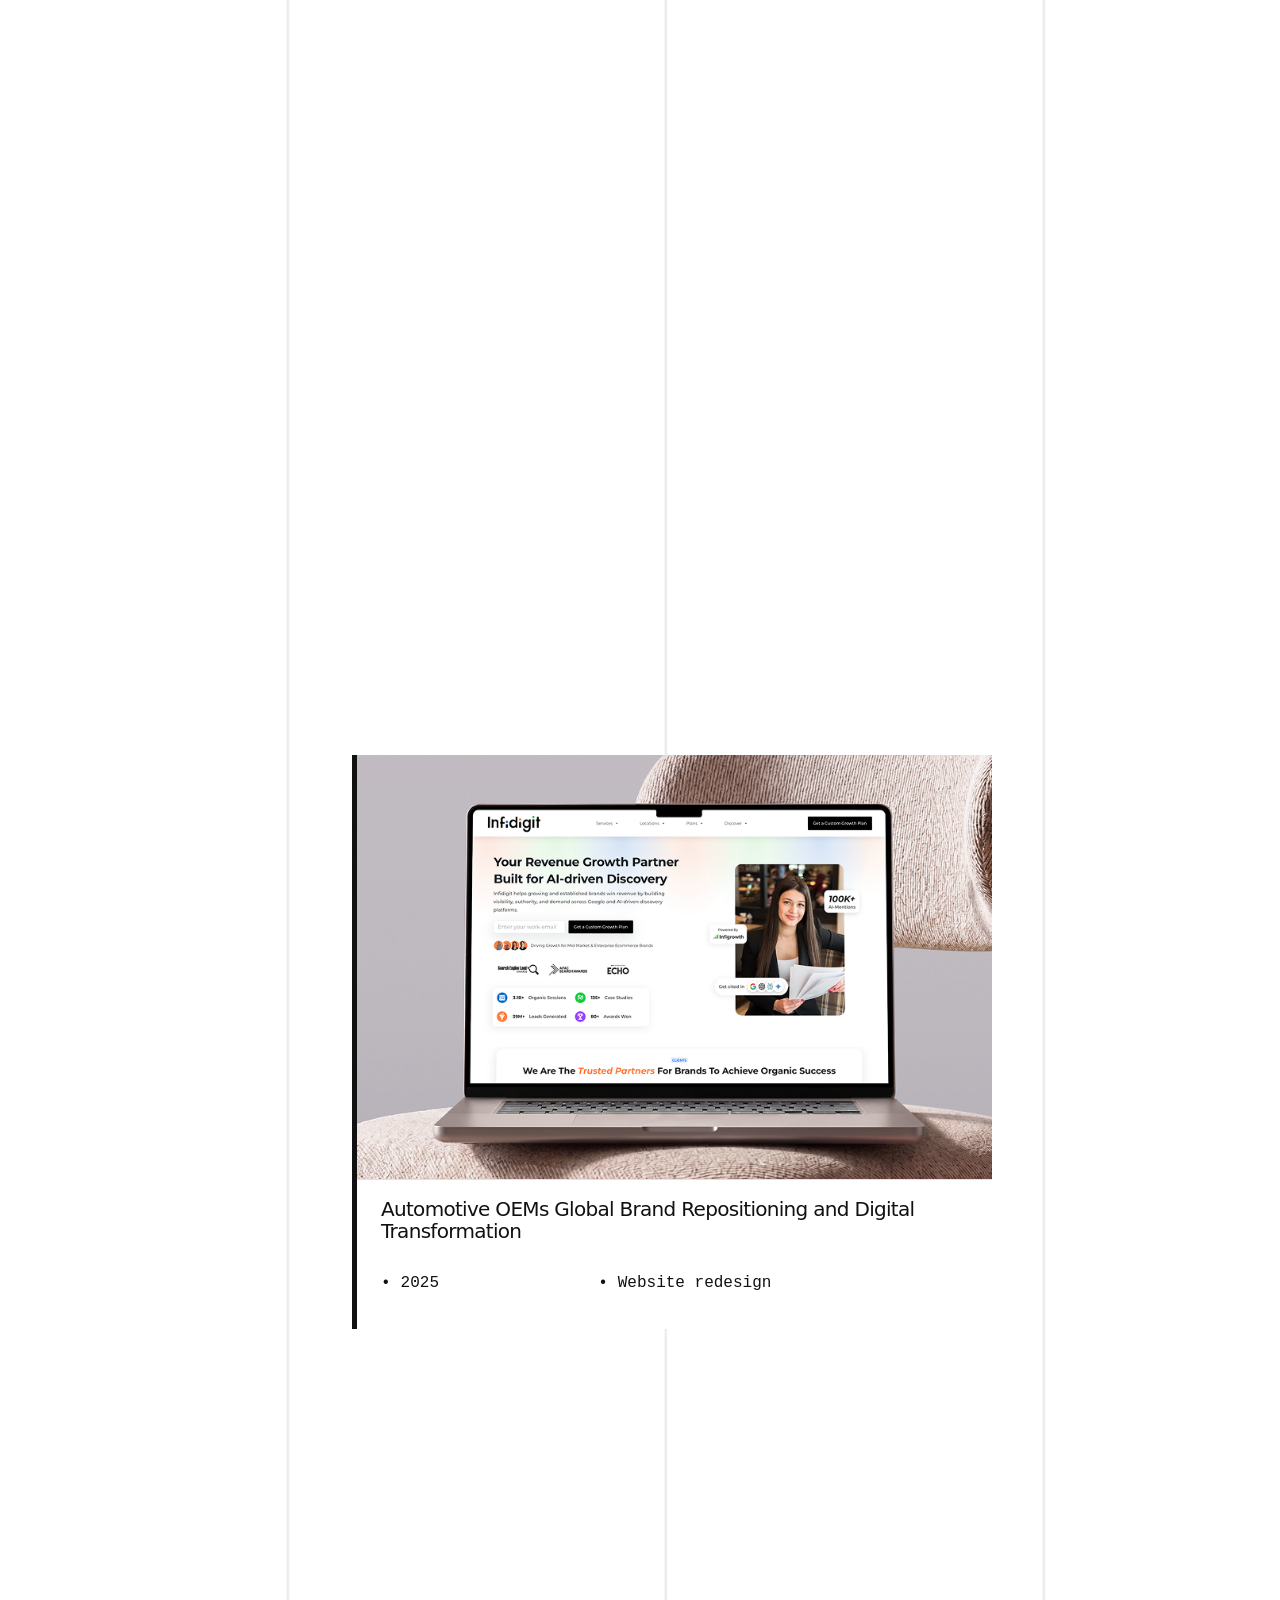
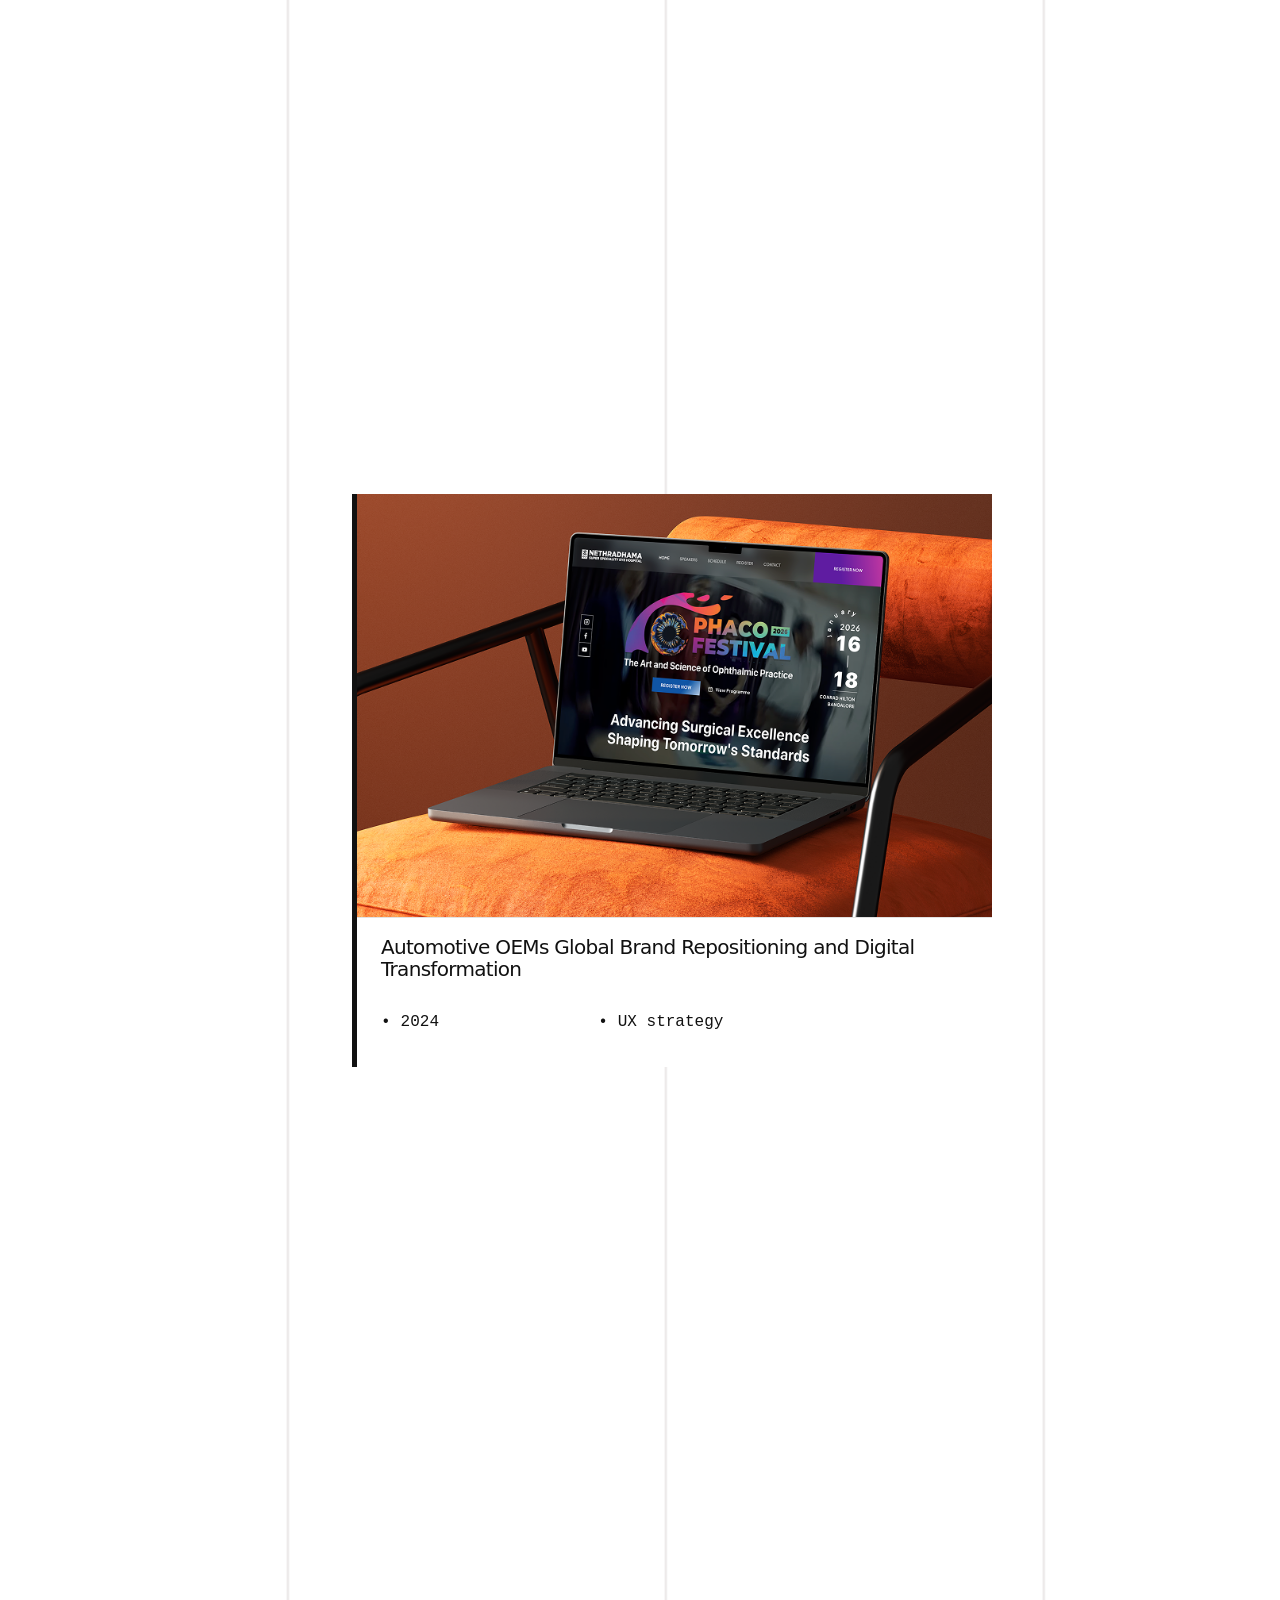
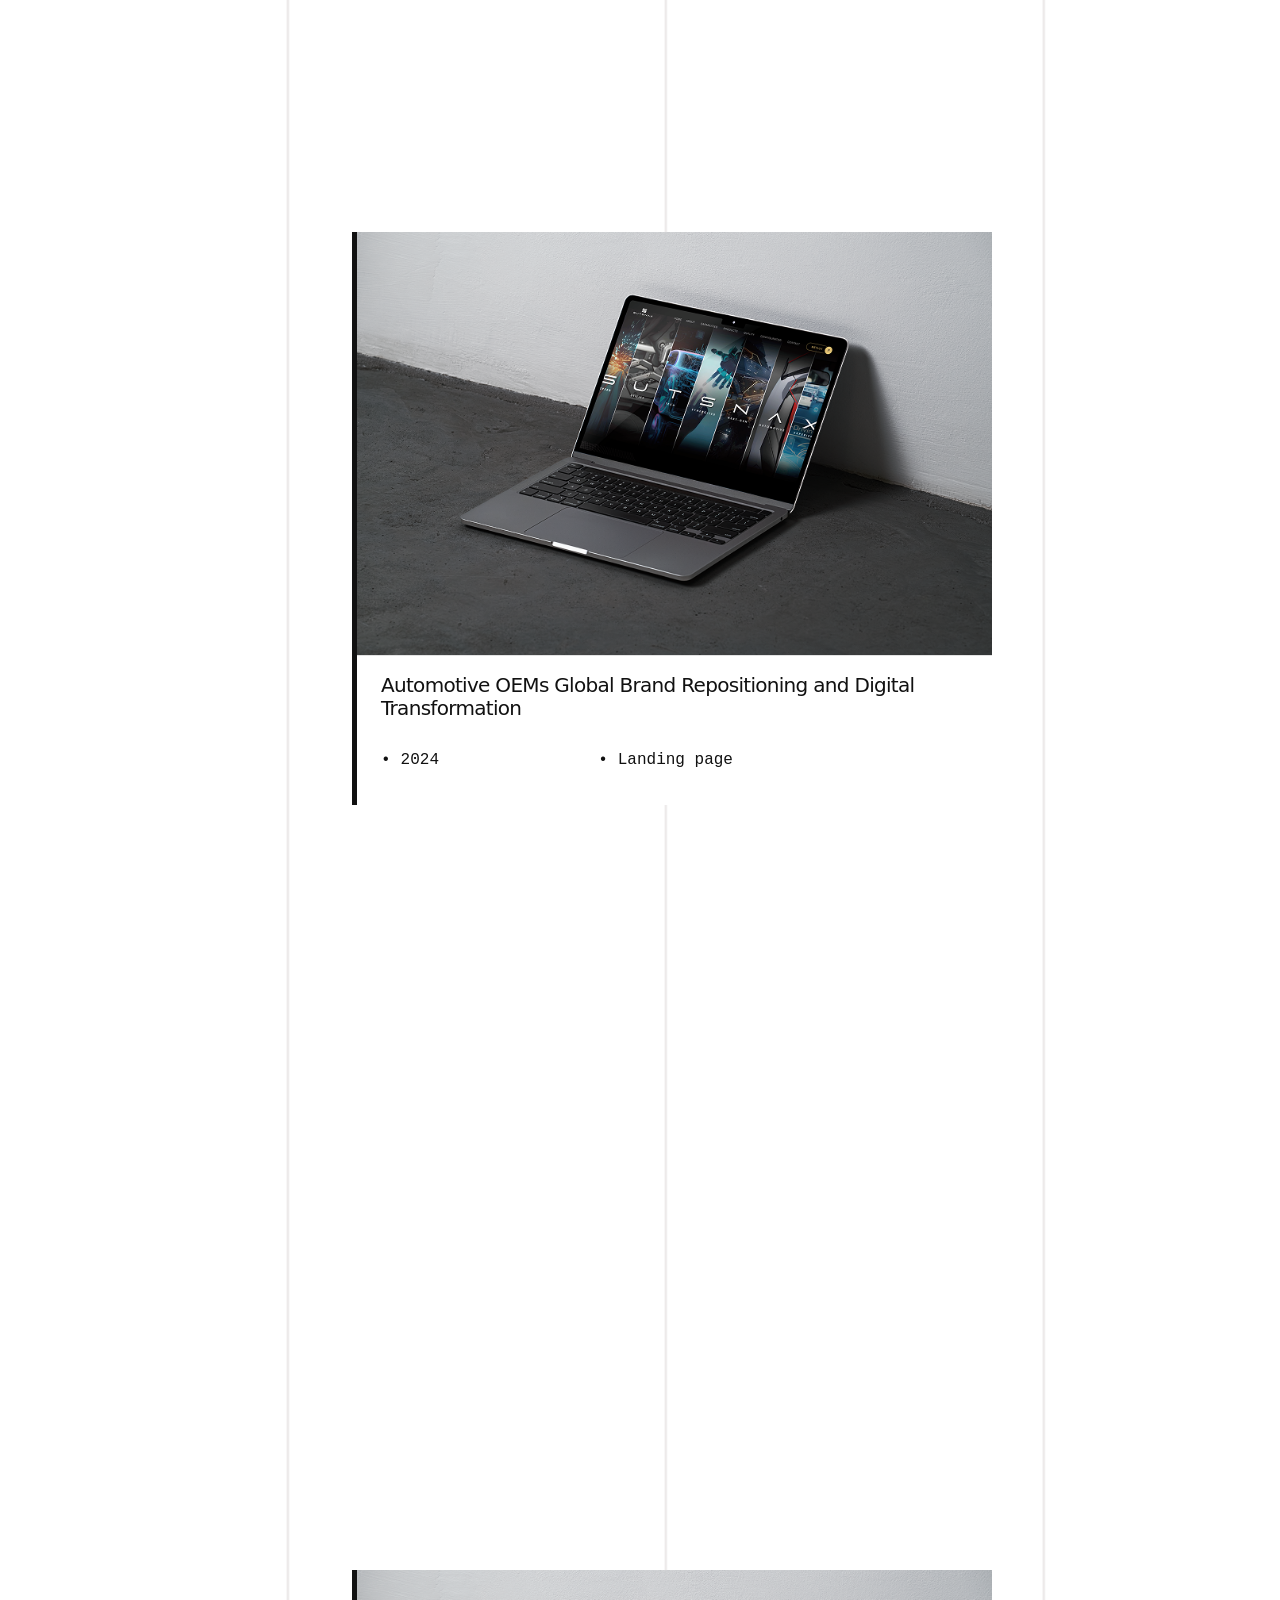
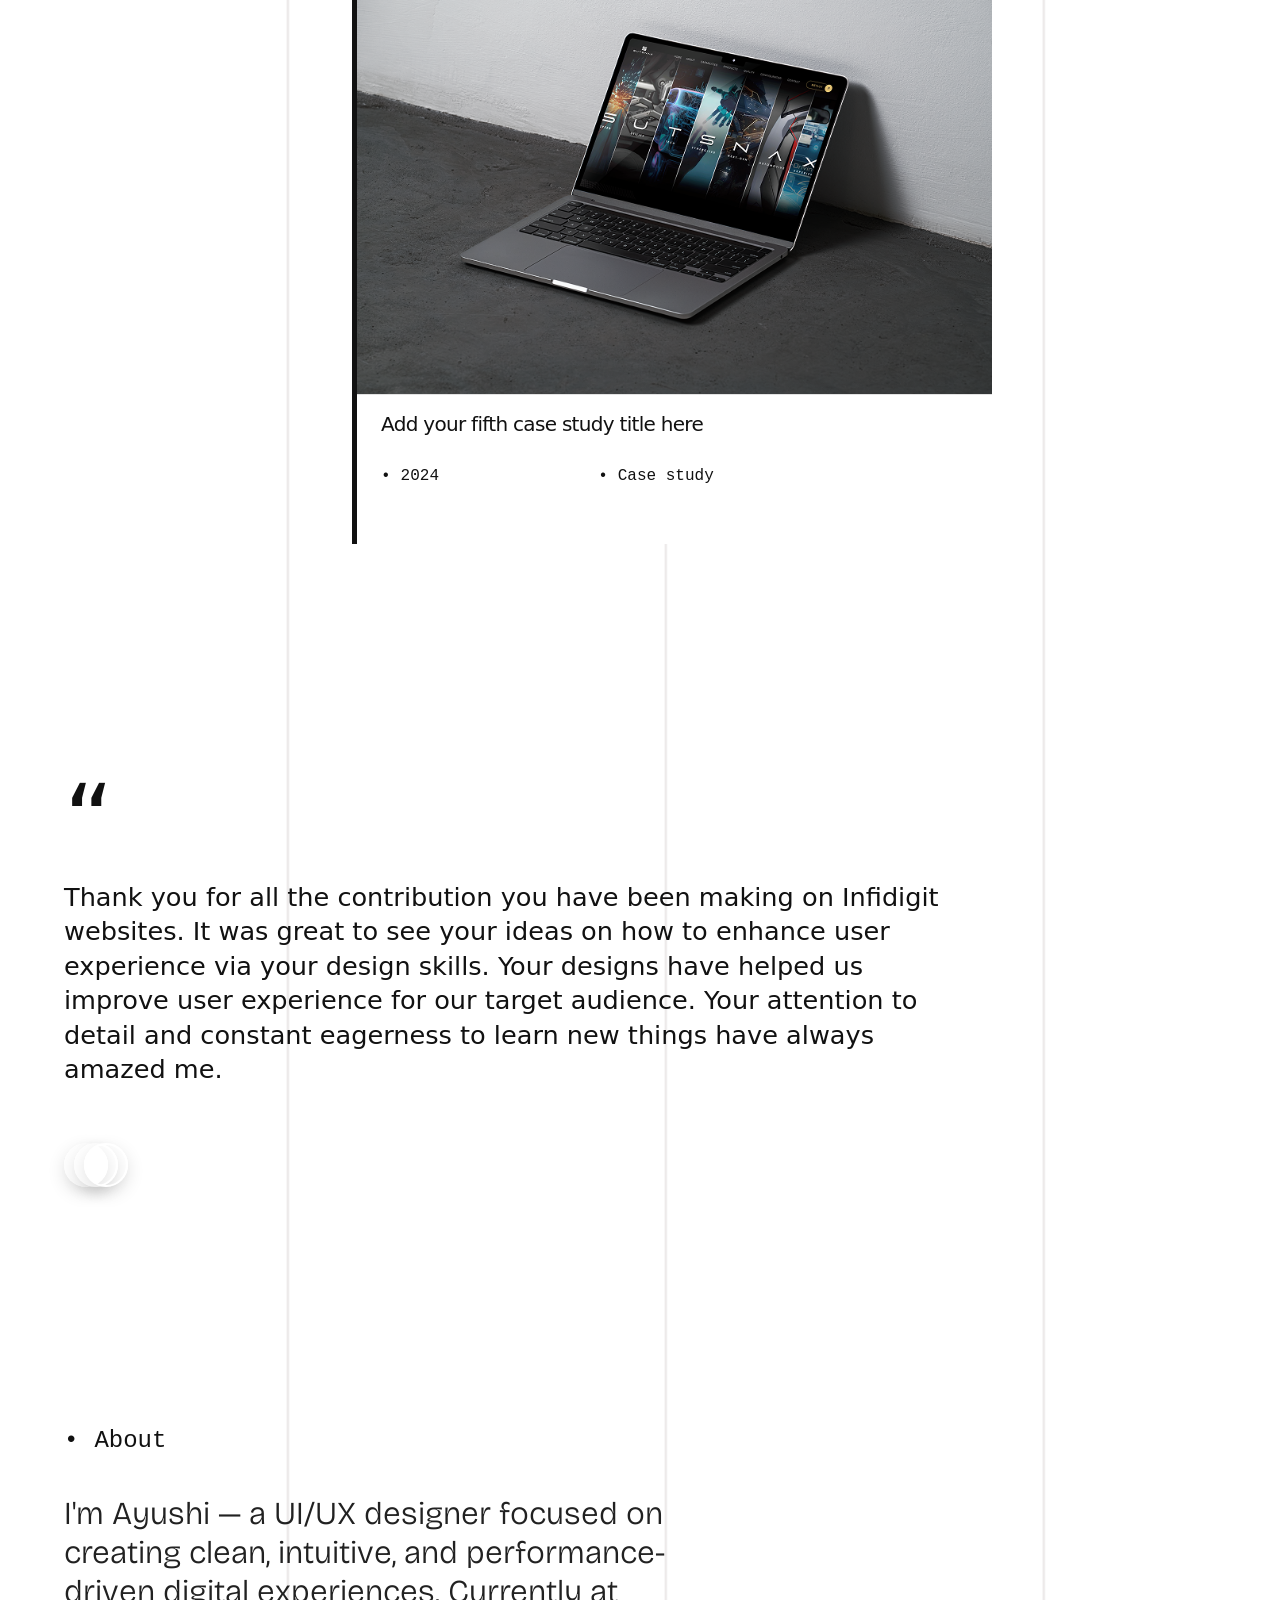
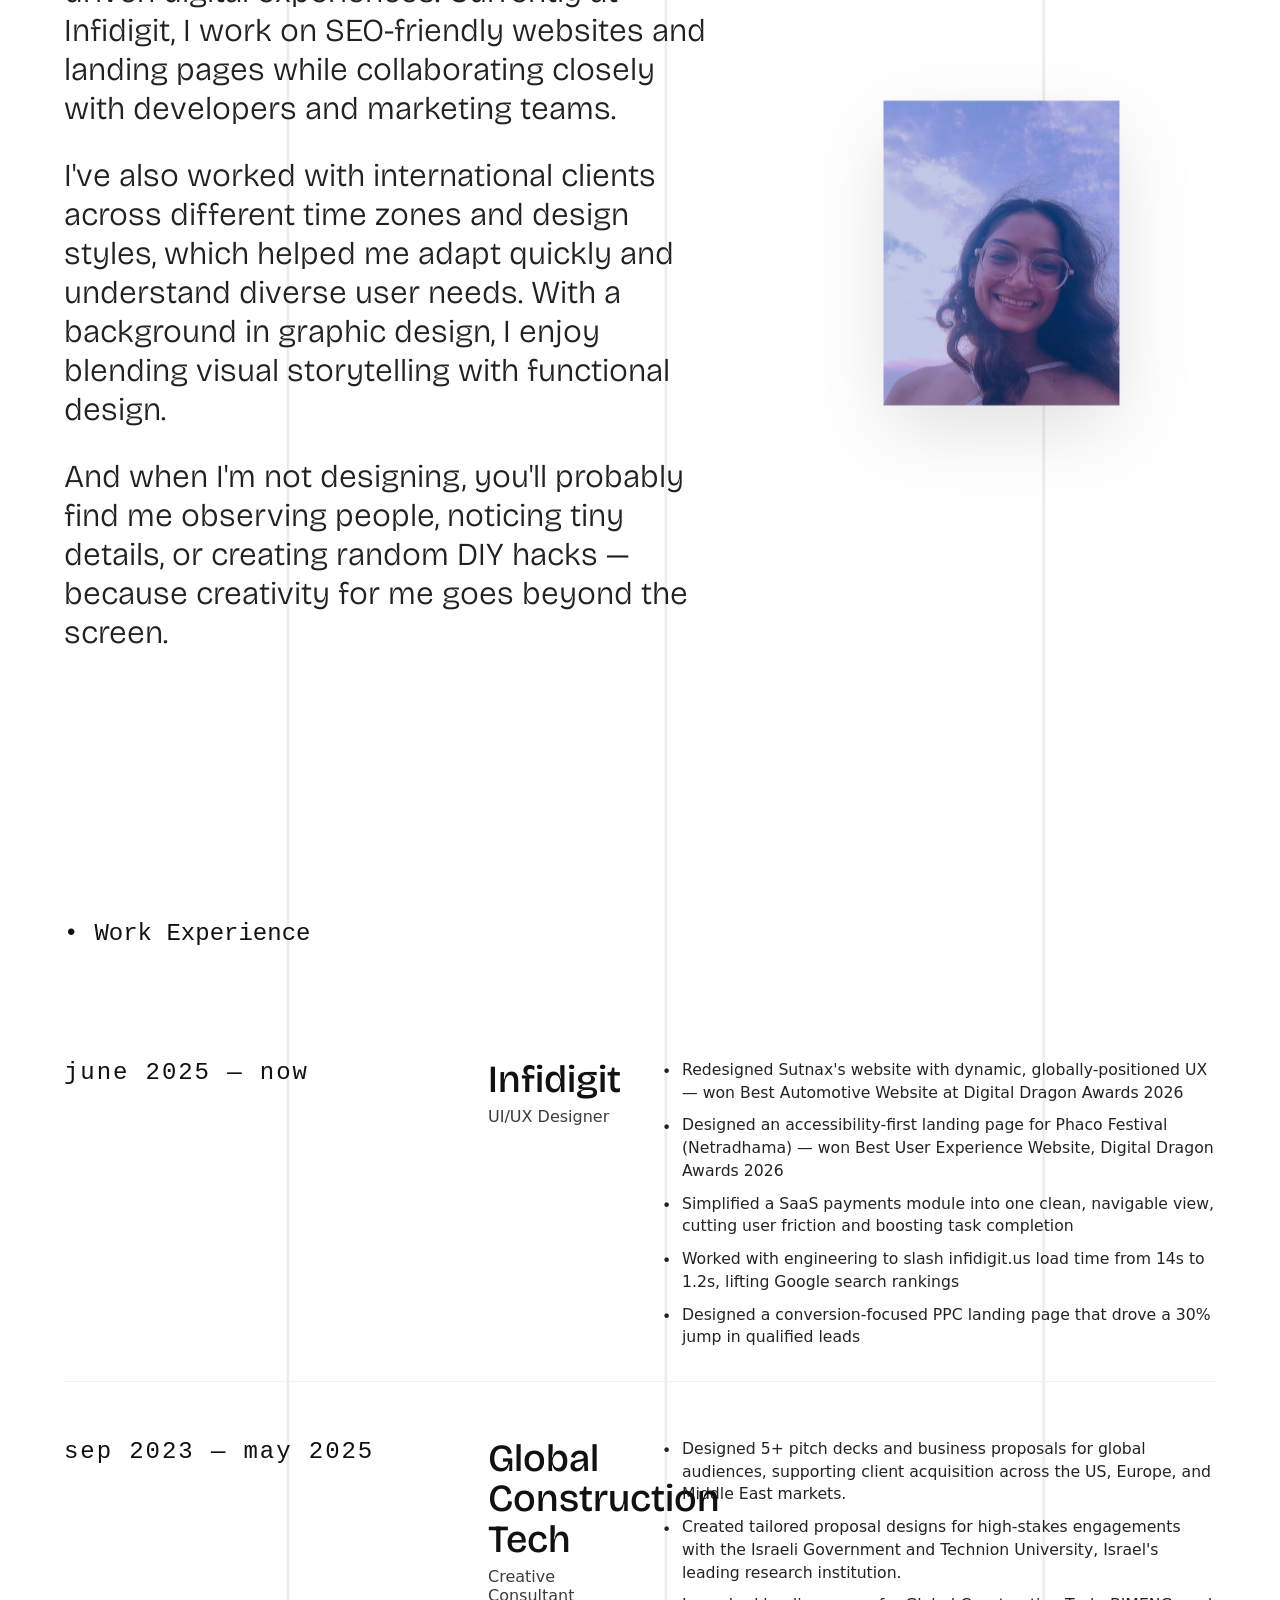
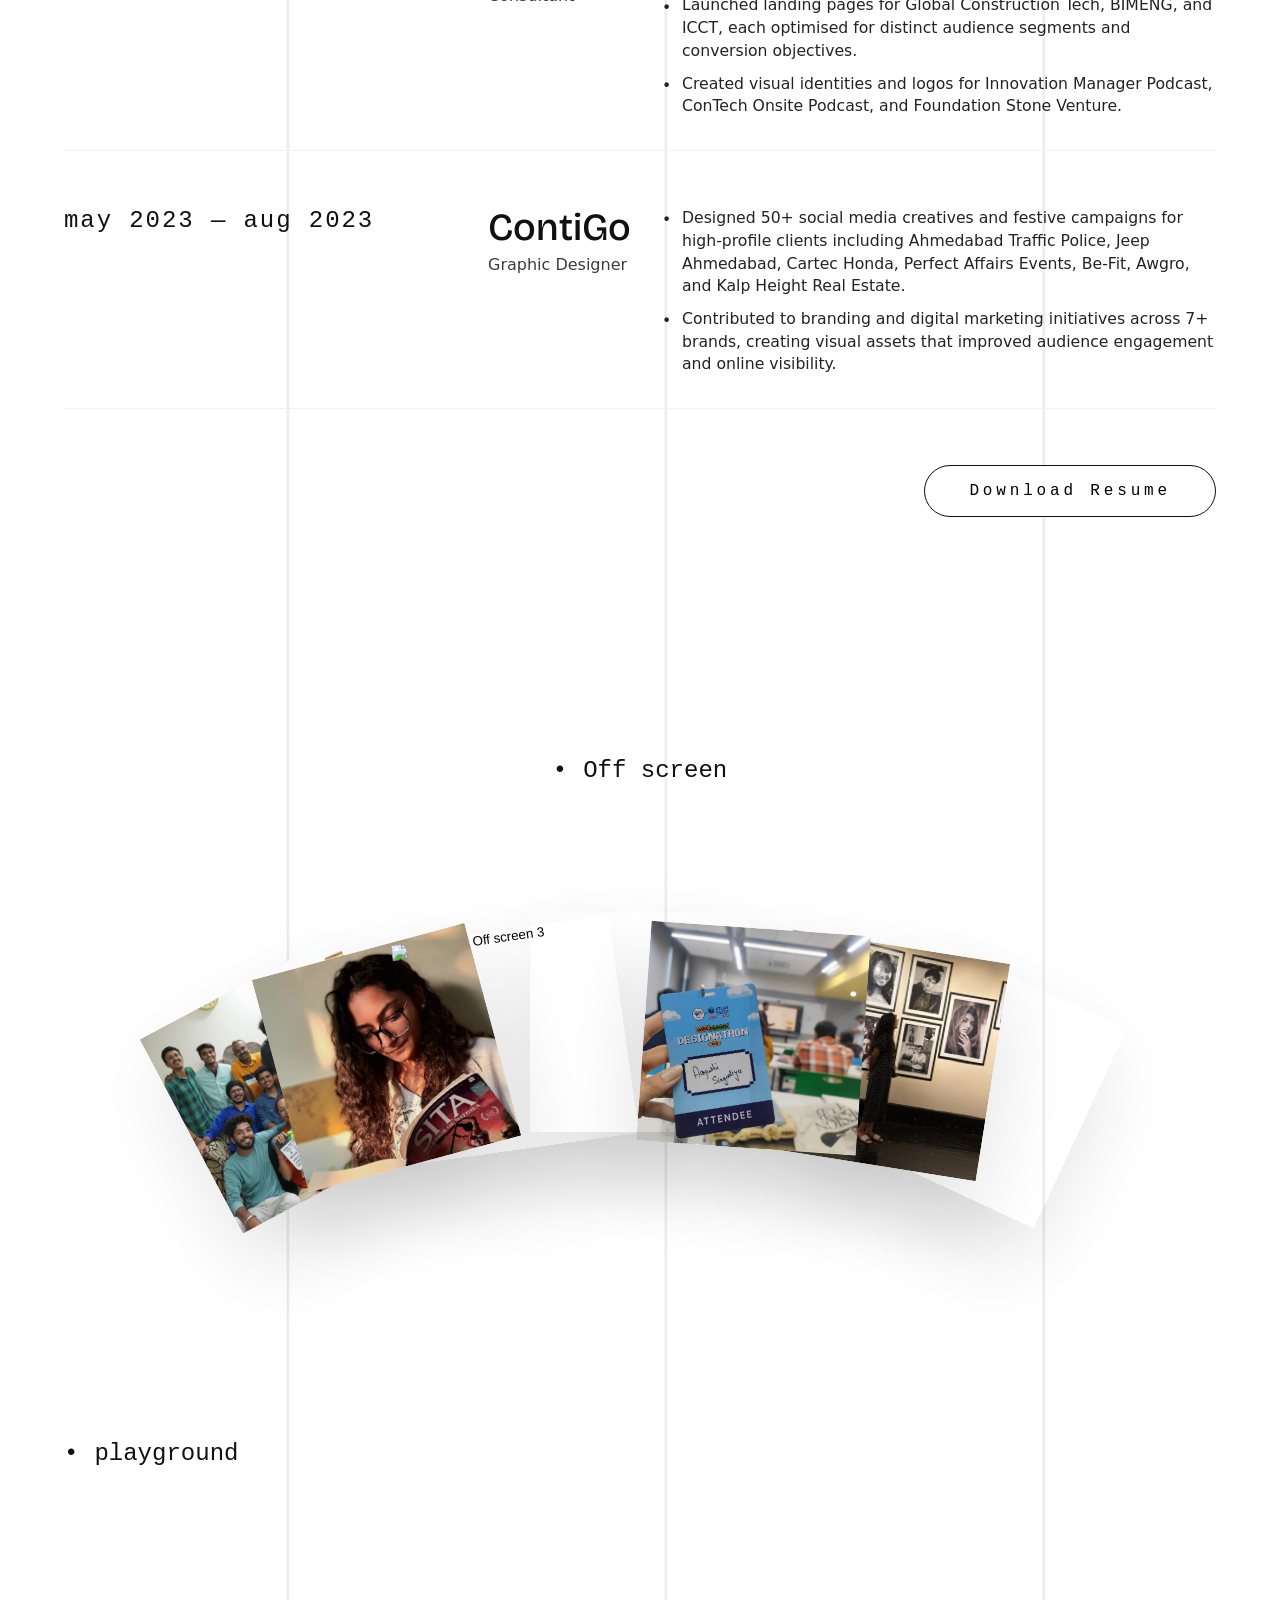
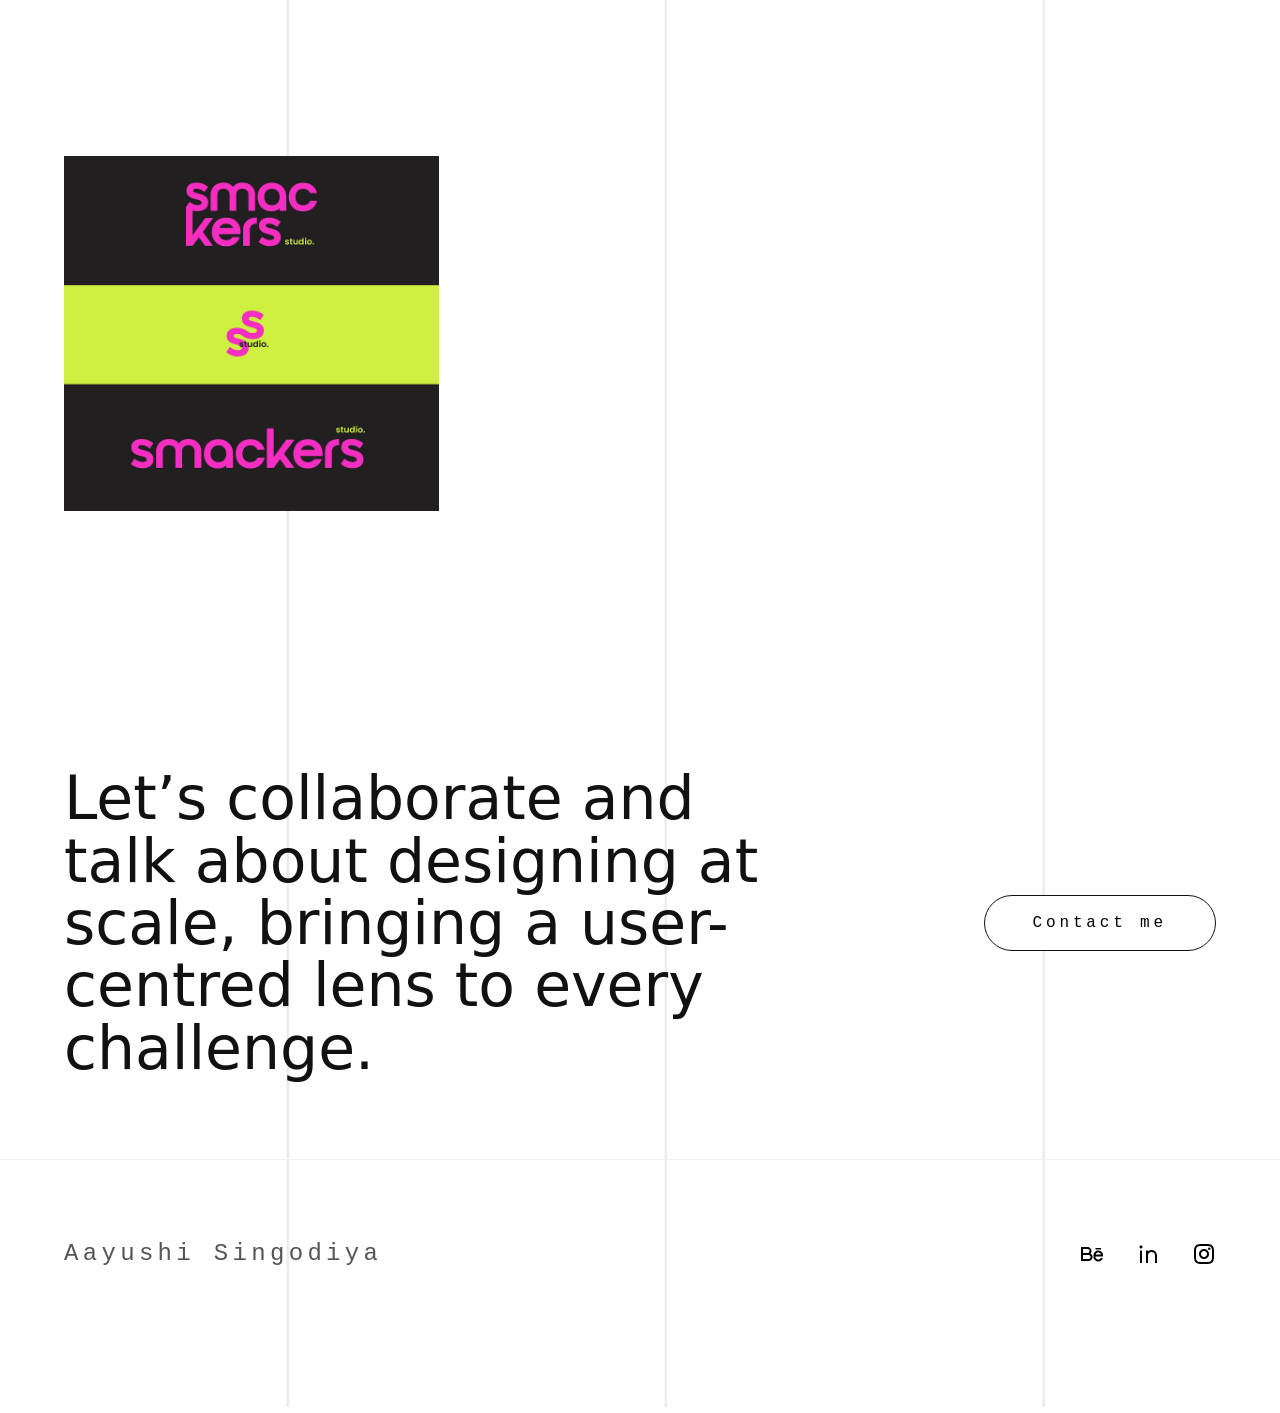
==== commit f9c9cc93: "Update index.html" ====
--- a/index.html
+++ b/index.html
@@ -8,8 +8,9 @@
   <link rel="preconnect" href="https://fonts.gstatic.com" crossorigin>
   <link href="https://fonts.googleapis.com/css2?family=Bricolage+Grotesque:opsz,wght@12..96,200..800&display=swap" rel="stylesheet">
   <link rel="stylesheet" href="style.css">
-  <script src="https://cdnjs.cloudflare.com/ajax/libs/gsap/3.12.5/gsap.min.js"></script>
-  <script src="https://cdnjs.cloudflare.com/ajax/libs/gsap/3.12.5/ScrollTrigger.min.js"></script>
+  <script src="https://cdnjs.cloudflare.com/ajax/libs/gsap/3.12.5/gsap.min.js" defer></script>
+  <script src="https://cdnjs.cloudflare.com/ajax/libs/gsap/3.12.5/ScrollTrigger.min.js" defer></script>
+  <script src="script.js" defer></script>
 </head>
 <body>
 <header>
@@ -35,7 +36,7 @@
       <div class="cards">
       <article class="project card card-one">
         <a href="case-study-sutnax.html" class="project-link">
-          <img src="https://itsmeaayushi.github.io/portfolio/assets/project 1.png" alt="Automotive OEM website redesign project">
+          <img loading="lazy" decoding="async" src="https://itsmeaayushi.github.io/portfolio/assets/project 1.png" alt="Automotive OEM website redesign project">
           <div class="card-copy">
             <h3>Automotive OEMs Global Brand Repositioning and Digital Transformation</h3>
             <div class="card-meta" aria-label="Project details">
@@ -48,7 +49,7 @@
 
       <article class="project card card-two">
         <a href="case-study-netradhama.html" class="project-link">
-          <img src="https://itsmeaayushi.github.io/portfolio/assets/project 2.png" alt="Automotive OEM digital transformation project">
+          <img loading="lazy" decoding="async" src="https://itsmeaayushi.github.io/portfolio/assets/project 2.png" alt="Automotive OEM digital transformation project">
           <div class="card-copy">
             <h3>Automotive OEMs Global Brand Repositioning and Digital Transformation</h3>
             <div class="card-meta" aria-label="Project details">
@@ -61,7 +62,7 @@
 
       <article class="project card card-three">
         <a href="case-study-payments.html" class="project-link">
-          <img src="https://itsmeaayushi.github.io/portfolio/assets/project 3.png" alt="Automotive OEM UX strategy project">
+          <img loading="lazy" decoding="async" src="https://itsmeaayushi.github.io/portfolio/assets/project 3.png" alt="Automotive OEM UX strategy project">
           <div class="card-copy">
             <h3>Automotive OEMs Global Brand Repositioning and Digital Transformation</h3>
             <div class="card-meta" aria-label="Project details">
@@ -74,7 +75,7 @@
 
       <article class="project card card-four">
         <a href="case-study-ppc.html" class="project-link">
-          <img src="https://itsmeaayushi.github.io/portfolio/assets/project 4.png" alt="Automotive OEM landing page project">
+          <img loading="lazy" decoding="async" src="https://itsmeaayushi.github.io/portfolio/assets/project 4.png" alt="Automotive OEM landing page project">
           <div class="card-copy">
             <h3>Automotive OEMs Global Brand Repositioning and Digital Transformation</h3>
             <div class="card-meta" aria-label="Project details">
@@ -87,7 +88,7 @@
 
       <article class="project card card-five">
         <a href="case-study-ppc.html" class="project-link">
-          <img src="https://itsmeaayushi.github.io/portfolio/assets/project 4.png" alt="New case study project">
+          <img loading="lazy" decoding="async" src="https://itsmeaayushi.github.io/portfolio/assets/project 4.png" alt="New case study project">
           <div class="card-copy">
             <h3>Add your fifth case study title here</h3>
             <div class="card-meta" aria-label="Project details">
@@ -108,21 +109,21 @@
 
       <div class="avatars" data-state="collapsed">
         <button type="button" class="avatar-item" data-index="0" aria-label="Testimonial 1">
-          <img src="https://itsmeaayushi.github.io/portfolio/assets/testimonial.png" alt="Ankit Thakkar">
+          <img loading="lazy" decoding="async" src="https://itsmeaayushi.github.io/portfolio/assets/testimonial.png" alt="Ankit Thakkar">
           <span class="avatar-caption">
             <strong>Ankit Thakkar</strong>
             <em>AVP, Digital growth at Infidigit</em>
           </span>
         </button>
         <button type="button" class="avatar-item" data-index="1" aria-label="Testimonial 2">
-          <img src="https://itsmeaayushi.github.io/portfolio/assets/testimonial.png" alt="Eliyahu Rapaport">
+          <img loading="lazy" decoding="async" src="https://itsmeaayushi.github.io/portfolio/assets/testimonial.png" alt="Eliyahu Rapaport">
           <span class="avatar-caption">
             <strong>Eliyahu Rapaport</strong>
             <em>CEO, Global Construction Tech</em>
           </span>
         </button>
         <button type="button" class="avatar-item" data-index="2" aria-label="Testimonial 3">
-          <img src="https://itsmeaayushi.github.io/portfolio/assets/testimonial.png" alt="Shivam Yadav">
+          <img loading="lazy" decoding="async" src="https://itsmeaayushi.github.io/portfolio/assets/testimonial.png" alt="Shivam Yadav">
           <span class="avatar-caption">
             <strong>Shivam Yadav</strong>
             <em>Senior Engineer at Infidigit</em>
@@ -141,7 +142,7 @@
     </div>
     <div class="about-profile">
       <div class="about-profile-image-wrap">
-        <img src="https://itsmeaayushi.github.io/portfolio/assets/about me.png" alt="Ayushi profile">
+        <img loading="lazy" decoding="async" src="https://itsmeaayushi.github.io/portfolio/assets/about me.png" alt="Ayushi profile">
       </div>
     </div>
   </section>
@@ -173,34 +174,34 @@
   <section class="offscreen">
     <div class="section-label off-screen-label"><span>•</span><p>Off screen</p></div>
     <div class="offscreen-gallery">
-      <button type="button" class="gallery-item" data-src="https://itsmeaayushi.github.io/portfolio/assets/WhatsApp Image 2026-07-20 at 6.31.11 PM.jpeg" aria-label="Open off screen image 1"><img src="https://itsmeaayushi.github.io/portfolio/assets/WhatsApp Image 2026-07-20 at 6.31.11 PM.jpeg" alt="Off screen 1"></button>
-      <button type="button" class="gallery-item" data-src="https://itsmeaayushi.github.io/portfolio/assets/off screen 2.jpg" aria-label="Open off screen image 2"><img src="https://itsmeaayushi.github.io/portfolio/assets/off screen 2.jpg" alt="Off screen 2"></button>
-      <button type="button" class="gallery-item" data-src="https://itsmeaayushi.github.io/portfolio/assets/off screen 3.jpg" aria-label="Open off screen image 3"><img src="https://itsmeaayushi.github.io/portfolio/assets/off screen 3.jpg" alt="Off screen 3"></button>
-      <button type="button" class="gallery-item" data-src="https://itsmeaayushi.github.io/portfolio/assets/off screen 4.jpg" aria-label="Open off screen image 4" style="z-index: 3;"><img src="https://itsmeaayushi.github.io/portfolio/assets/off screen 4.jpg" alt="Off screen 4"></button>
-      <button type="button" class="gallery-item" data-src="https://itsmeaayushi.github.io/portfolio/assets/off screen 5.jpg" aria-label="Open off screen image 5" style="z-index: 2;"><img src="https://itsmeaayushi.github.io/portfolio/assets/off screen 5.jpg" alt="Off screen 5"></button>
-      <button type="button" class="gallery-item" data-src="https://itsmeaayushi.github.io/portfolio/assets/off screen 6.jpg" aria-label="Open off screen image 6" style="z-index: 1;"><img src="https://itsmeaayushi.github.io/portfolio/assets/off screen 6.jpg" alt="Off screen 6"></button>
-      <button type="button" class="gallery-item" data-src="https://itsmeaayushi.github.io/portfolio/assets/off screen.jpg" aria-label="Open off screen image 7"><img src="https://itsmeaayushi.github.io/portfolio/assets/off screen.jpg" alt="Off screen 7"></button>
+      <button type="button" class="gallery-item" data-src="https://itsmeaayushi.github.io/portfolio/assets/WhatsApp Image 2026-07-20 at 6.31.11 PM.jpeg" aria-label="Open off screen image 1"><img loading="lazy" decoding="async" src="https://itsmeaayushi.github.io/portfolio/assets/WhatsApp Image 2026-07-20 at 6.31.11 PM.jpeg" alt="Off screen 1"></button>
+      <button type="button" class="gallery-item" data-src="https://itsmeaayushi.github.io/portfolio/assets/off screen 2.jpg" aria-label="Open off screen image 2"><img loading="lazy" decoding="async" src="https://itsmeaayushi.github.io/portfolio/assets/off screen 2.jpg" alt="Off screen 2"></button>
+      <button type="button" class="gallery-item" data-src="https://itsmeaayushi.github.io/portfolio/assets/off screen 3.jpg" aria-label="Open off screen image 3"><img loading="lazy" decoding="async" src="https://itsmeaayushi.github.io/portfolio/assets/off screen 3.jpg" alt="Off screen 3"></button>
+      <button type="button" class="gallery-item" data-src="https://itsmeaayushi.github.io/portfolio/assets/off screen 4.jpg" aria-label="Open off screen image 4" style="z-index: 3;"><img loading="lazy" decoding="async" src="https://itsmeaayushi.github.io/portfolio/assets/off screen 4.jpg" alt="Off screen 4"></button>
+      <button type="button" class="gallery-item" data-src="https://itsmeaayushi.github.io/portfolio/assets/off screen 5.jpg" aria-label="Open off screen image 5" style="z-index: 2;"><img loading="lazy" decoding="async" src="https://itsmeaayushi.github.io/portfolio/assets/off screen 5.jpg" alt="Off screen 5"></button>
+      <button type="button" class="gallery-item" data-src="https://itsmeaayushi.github.io/portfolio/assets/off screen 6.jpg" aria-label="Open off screen image 6" style="z-index: 1;"><img loading="lazy" decoding="async" src="https://itsmeaayushi.github.io/portfolio/assets/off screen 6.jpg" alt="Off screen 6"></button>
+      <button type="button" class="gallery-item" data-src="https://itsmeaayushi.github.io/portfolio/assets/off screen.jpg" aria-label="Open off screen image 7"><img loading="lazy" decoding="async" src="https://itsmeaayushi.github.io/portfolio/assets/off screen.jpg" alt="Off screen 7"></button>
     </div>
   </section>
   <div class="image-modal" aria-hidden="true">
     <div class="image-modal-backdrop"></div>
     <div class="image-modal-panel">
       <button type="button" class="image-modal-close" aria-label="Close image popup">×</button>
-      <img class="image-modal-img" src="" alt="Enlarged off screen image">
+      <img loading="lazy" decoding="async" class="image-modal-img" src="" alt="Enlarged off screen image">
     </div>
   </div>
   <section class="work">
     <div class="section-label"><span>•</span><p>playground</p></div>
     <div class="work-track-viewport">
       <div class="work-grid">
-        <img src="https://itsmeaayushi.github.io/portfolio/assets/work.png" alt="Work sample 1" width="375px">
-        <img src="https://itsmeaayushi.github.io/portfolio/assets/work 2.png" alt="Work sample 2" width="350px">
-        <img src="https://itsmeaayushi.github.io/portfolio/assets/work 3.png" alt="Work sample 3" width="400px">
-        <img src="https://itsmeaayushi.github.io/portfolio/assets/work 4.png" alt="Work sample 4" width="300px">
-        <img src="https://itsmeaayushi.github.io/portfolio/assets/work 5.png" alt="Work sample 5" width="350px">
-        <img src="https://itsmeaayushi.github.io/portfolio/assets/work 6.png" alt="Work sample 6" width="375px">
-        <img src="https://itsmeaayushi.github.io/portfolio/assets/work 7.png" alt="Work sample 7" width="300px">
-        <img src="https://itsmeaayushi.github.io/portfolio/assets/work 8.png" alt="Work sample 8" width="400px">
+        <img loading="lazy" decoding="async" src="https://itsmeaayushi.github.io/portfolio/assets/work.png" alt="Work sample 1" width="375">
+        <img loading="lazy" decoding="async" src="https://itsmeaayushi.github.io/portfolio/assets/work 2.png" alt="Work sample 2" width="350">
+        <img loading="lazy" decoding="async" src="https://itsmeaayushi.github.io/portfolio/assets/work 3.png" alt="Work sample 3" width="400">
+        <img loading="lazy" decoding="async" src="https://itsmeaayushi.github.io/portfolio/assets/work 4.png" alt="Work sample 4" width="300">
+        <img loading="lazy" decoding="async" src="https://itsmeaayushi.github.io/portfolio/assets/work 5.png" alt="Work sample 5" width="350">
+        <img loading="lazy" decoding="async" src="https://itsmeaayushi.github.io/portfolio/assets/work 6.png" alt="Work sample 6" width="375">
+        <img loading="lazy" decoding="async" src="https://itsmeaayushi.github.io/portfolio/assets/work 7.png" alt="Work sample 7" width="300">
+        <img loading="lazy" decoding="async" src="https://itsmeaayushi.github.io/portfolio/assets/work 8.png" alt="Work sample 8" width="400">
       </div>
     </div>
   </section>
@@ -212,11 +213,10 @@
 <footer class="site-footer">
   <p>Aayushi Singodiya</p>
   <div class="footer-links">
-    <a href="#"><img src="https://itsmeaayushi.github.io/portfolio/assets/behance-line.png" alt="behance icon"></a>
-    <a href="#"><img src="https://itsmeaayushi.github.io/portfolio/assets/linkedin-line.png" alt="linkedin icon"></a>
-    <a href="#"><img src="https://itsmeaayushi.github.io/portfolio/assets/instagram-line.png" alt="instagram icon"></a>
+    <a href="#"><img loading="lazy" decoding="async" src="https://itsmeaayushi.github.io/portfolio/assets/behance-line.png" alt="behance icon"></a>
+    <a href="#"><img loading="lazy" decoding="async" src="https://itsmeaayushi.github.io/portfolio/assets/linkedin-line.png" alt="linkedin icon"></a>
+    <a href="#"><img loading="lazy" decoding="async" src="https://itsmeaayushi.github.io/portfolio/assets/instagram-line.png" alt="instagram icon"></a>
   </div>
 </footer>
-<script src="script.js"></script>
 </body>
 </html>
--- a/style.css
+++ b/style.css
@@ -173,20 +173,9 @@
 
 .cards {
   display: flex;
-  gap: 24px;
-  align-items: flex-start;
-}
-
-.cards-col {
-  flex: 1 1 0;
-  display: flex;
   flex-direction: column;
-  gap: 180px;
-  min-width: 0;
-}
-
-.cards-col-right {
-  margin-top: 260px;
+  gap: 85vh;
+  max-width: 640px;
 }
 
 .card {
@@ -1212,12 +1201,8 @@
     position: static;
   }
 
-  .cards-col {
-    gap: 160px;
-  }
-
-  .cards-col-right {
-    margin-top: 200px;
+  .cards {
+    gap: 70vh;
   }
 }
 
@@ -1252,24 +1237,9 @@
   }
 
   .cards {
-    display: flex;
-    flex-direction: column;
-    gap: 90px;
-  }
-
-  .cards-col {
-    display: contents;
-  }
-
-  .cards-col-right {
-    margin-top: 0;
-  }
-
-  .card-one { order: 1; }
-  .card-two { order: 2; }
-  .card-three { order: 3; }
-  .card-four { order: 4; }
-  .card-five { order: 5; }
+    gap: 60px;
+    max-width: 100%;
+  }
 
   .card-one,
   .card-two,
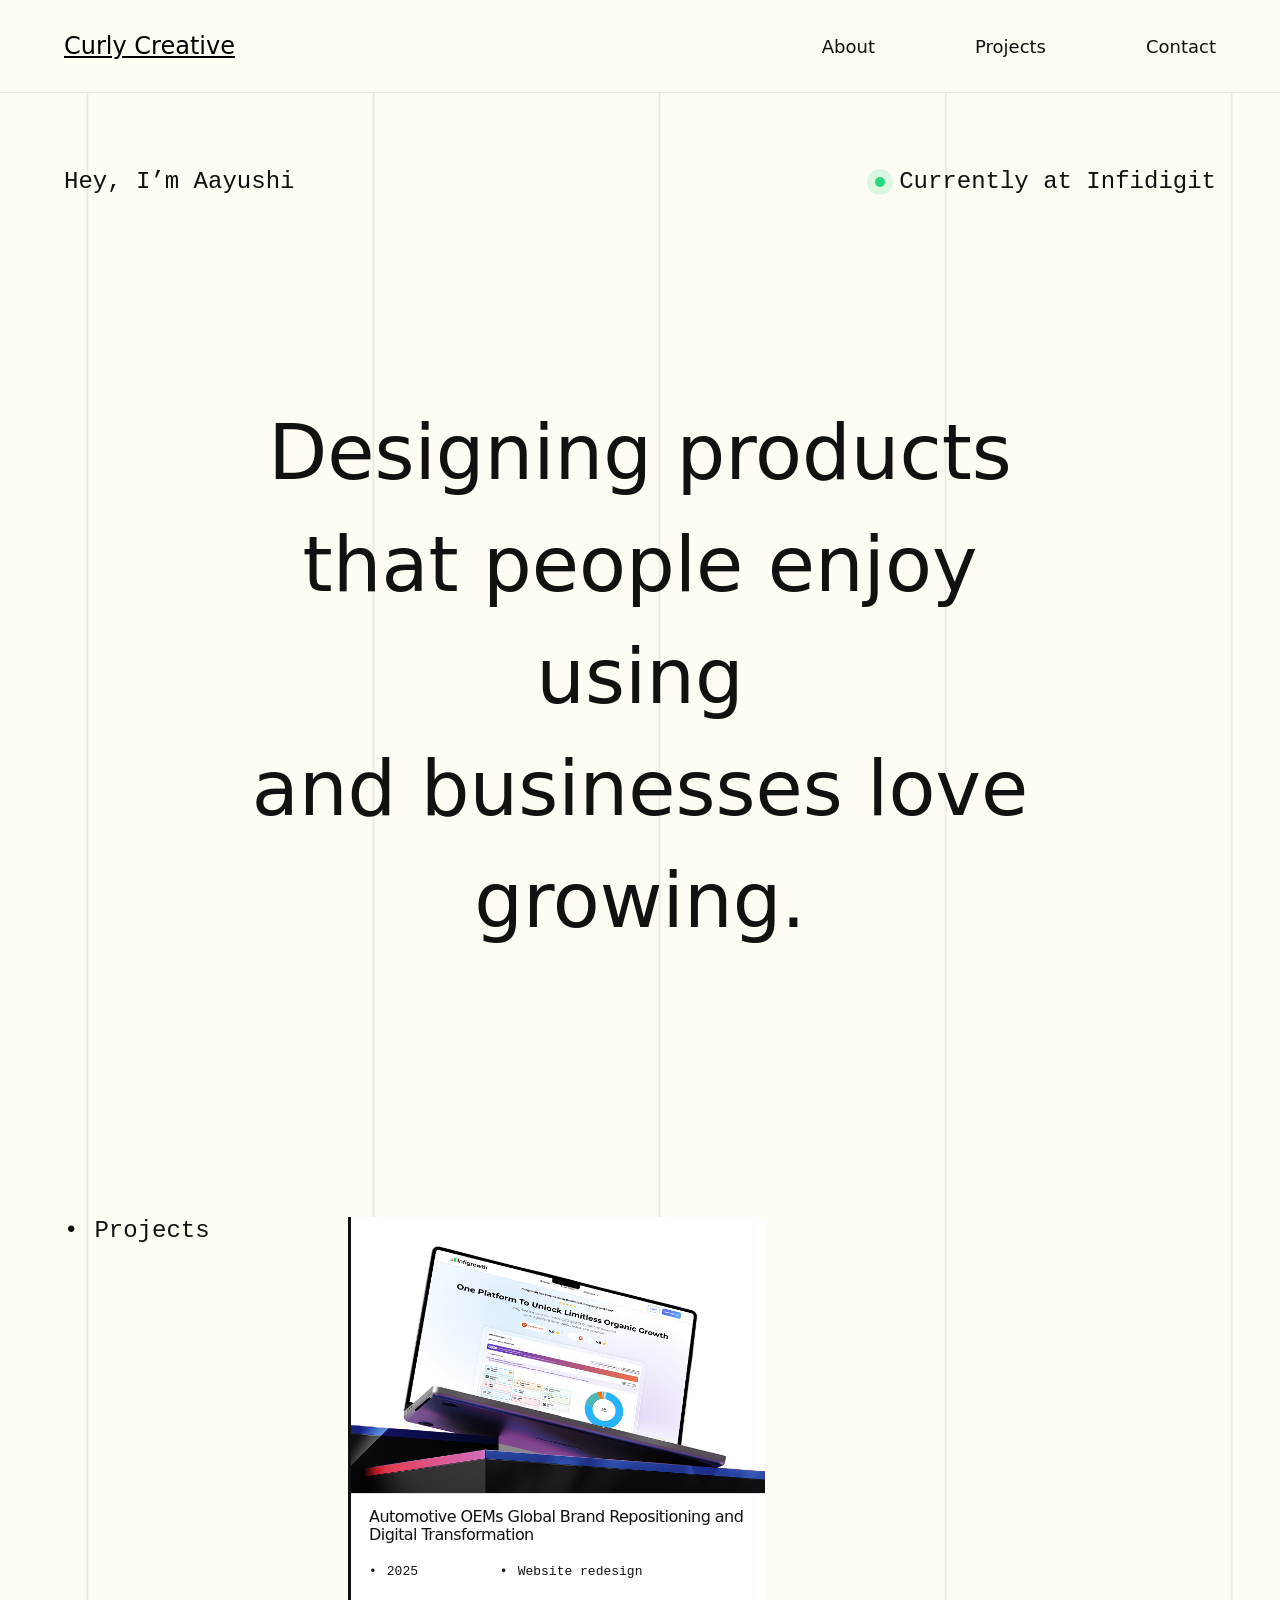
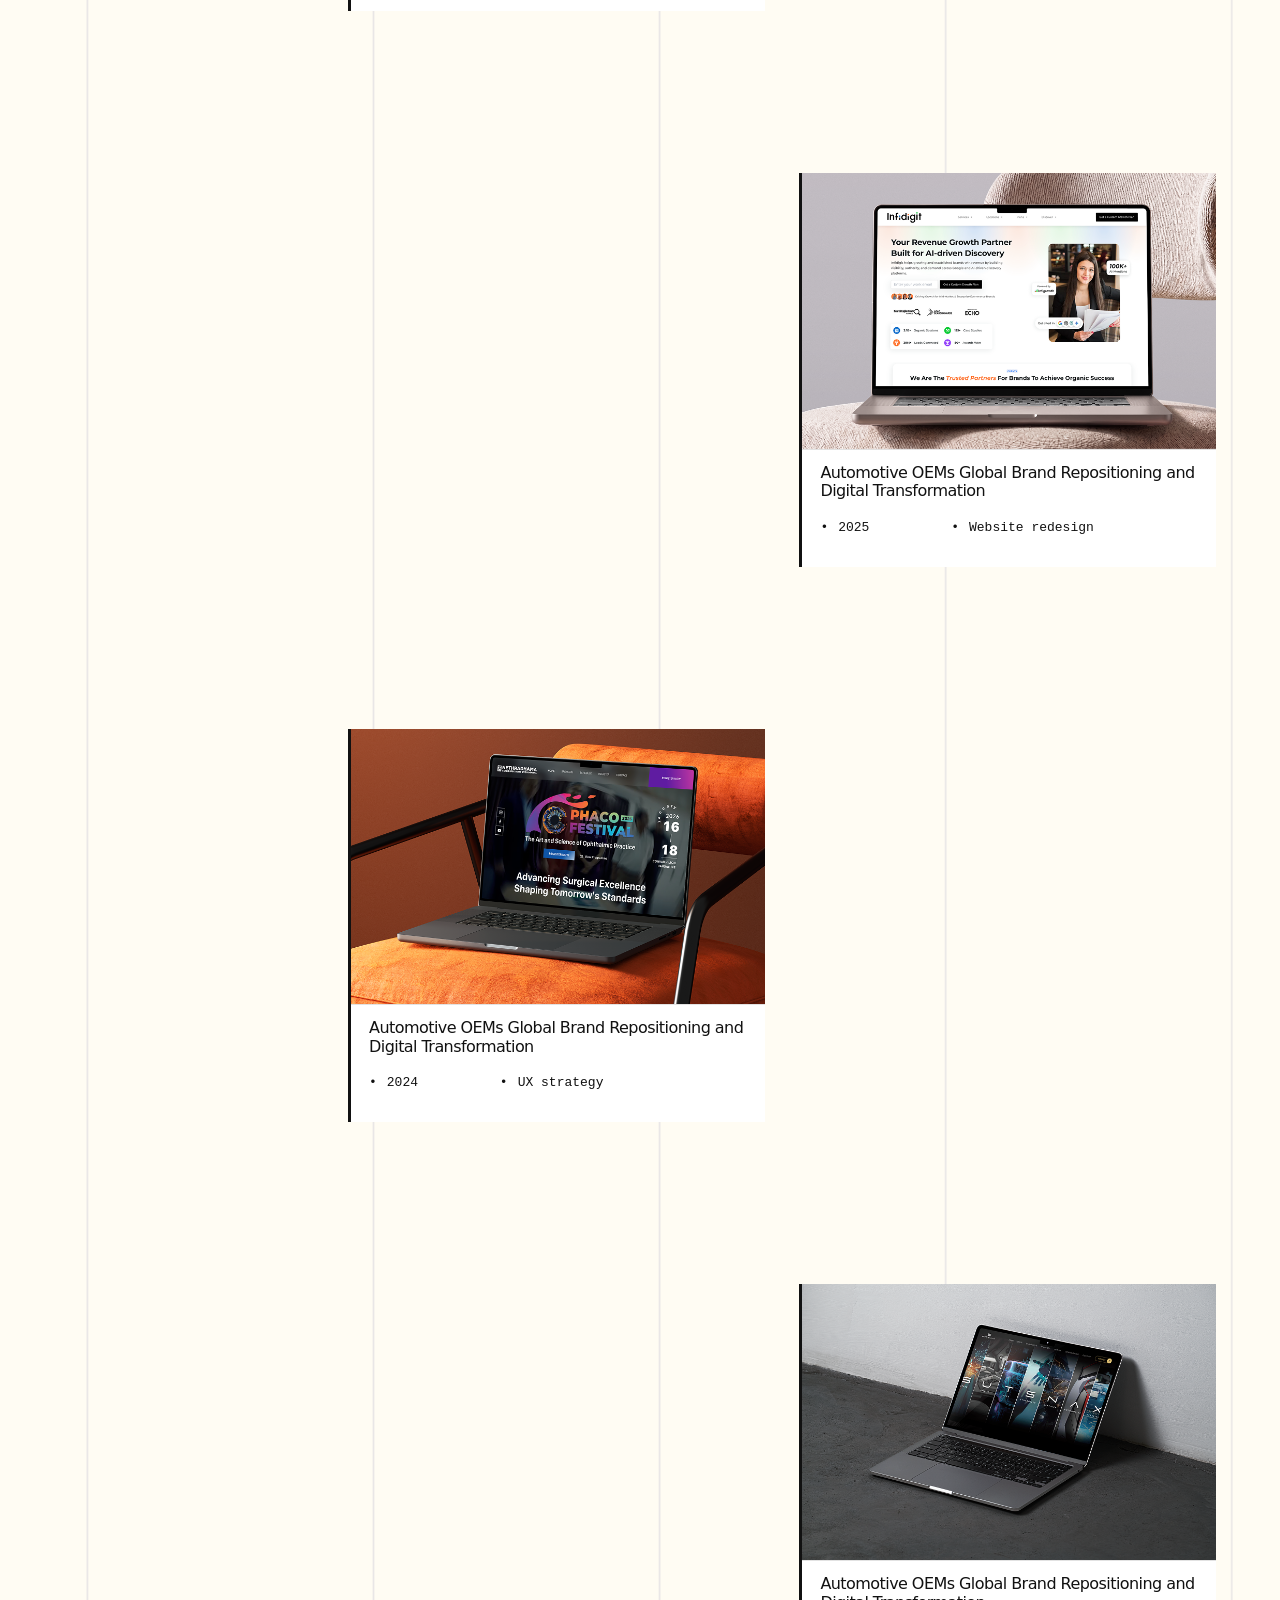
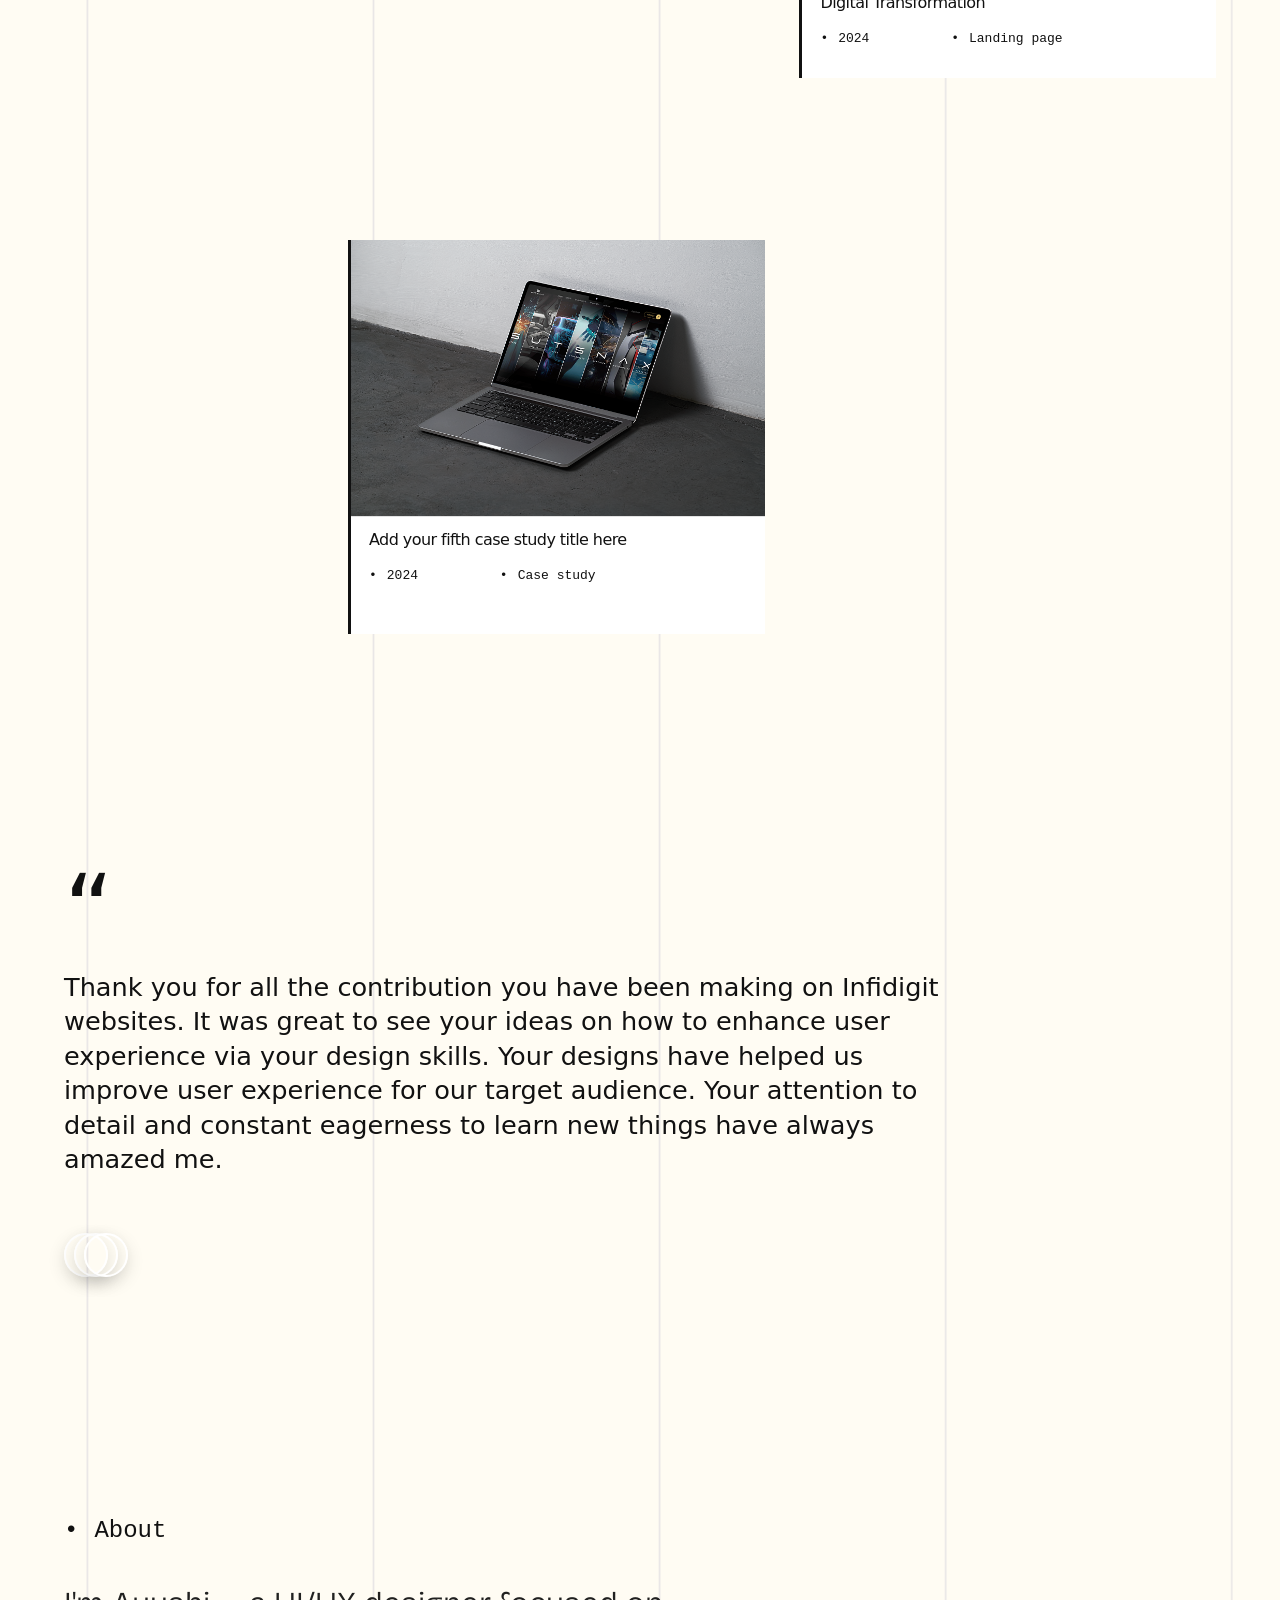
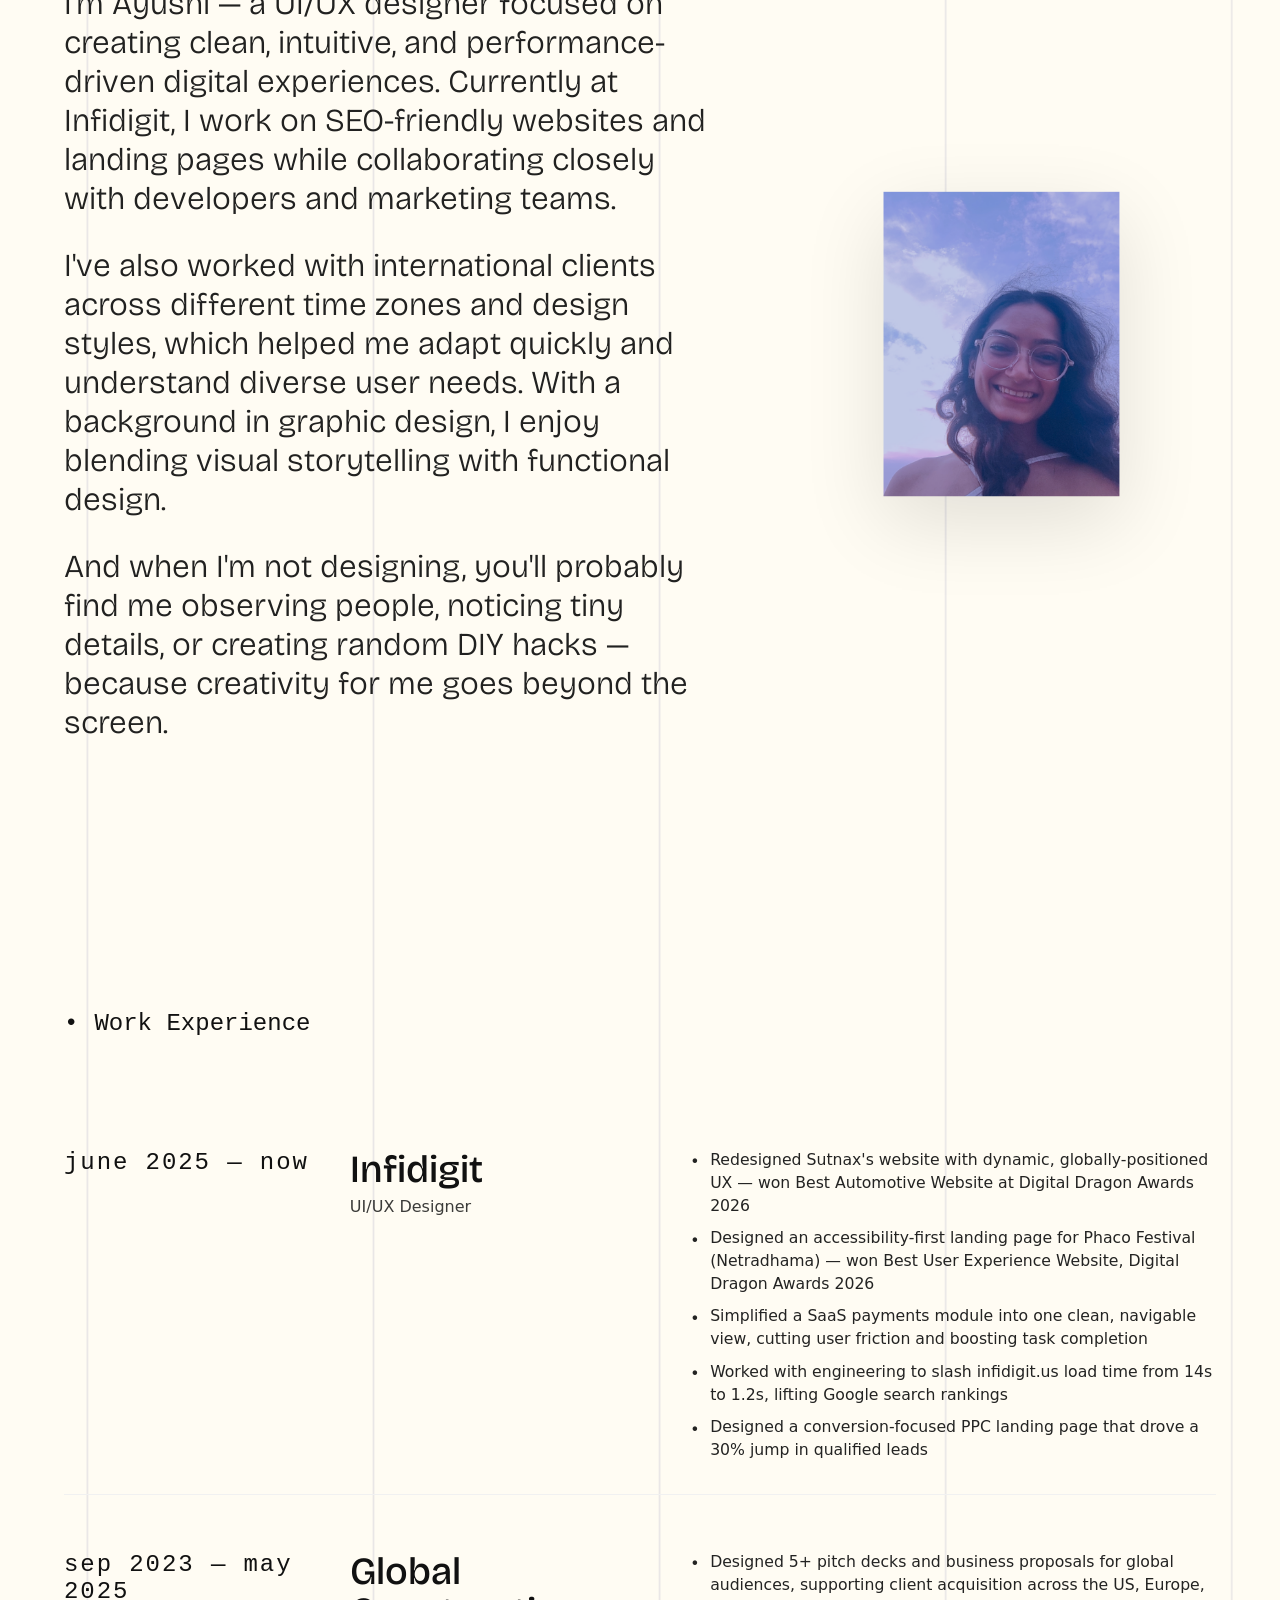
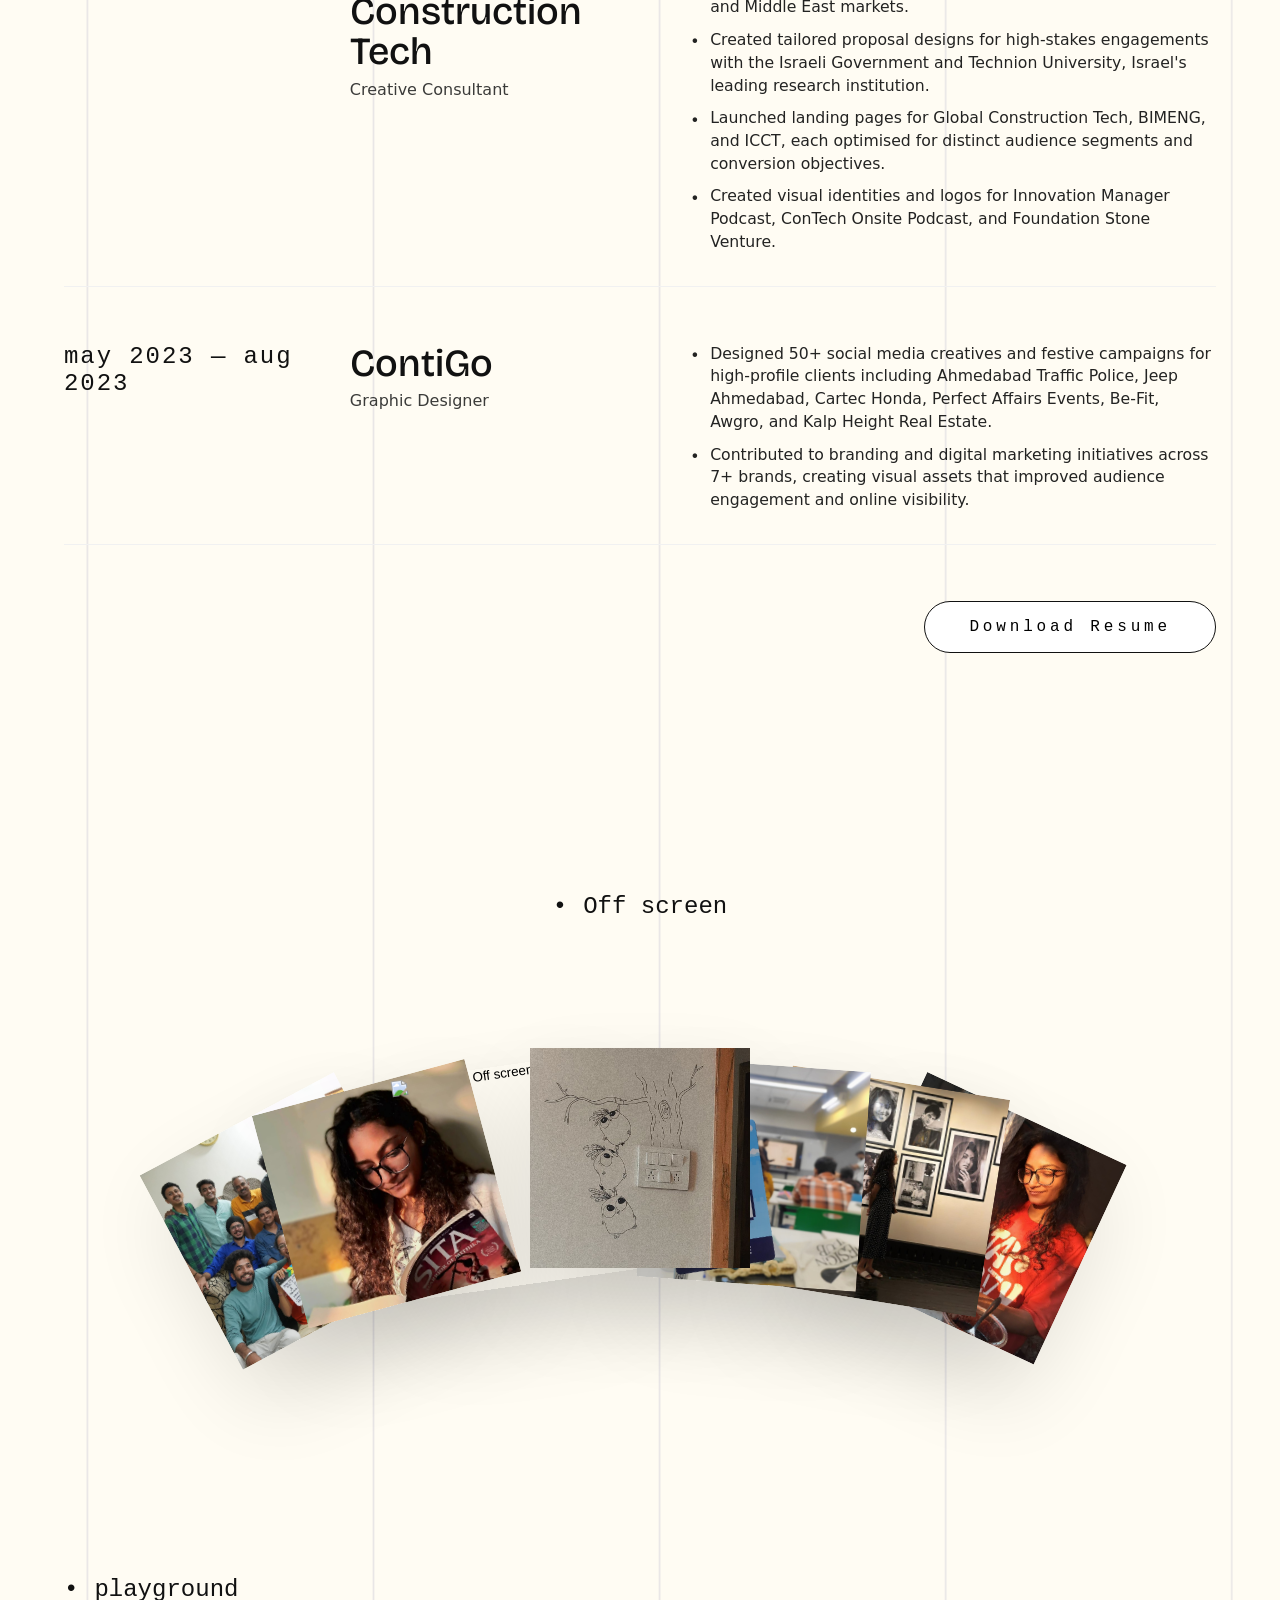
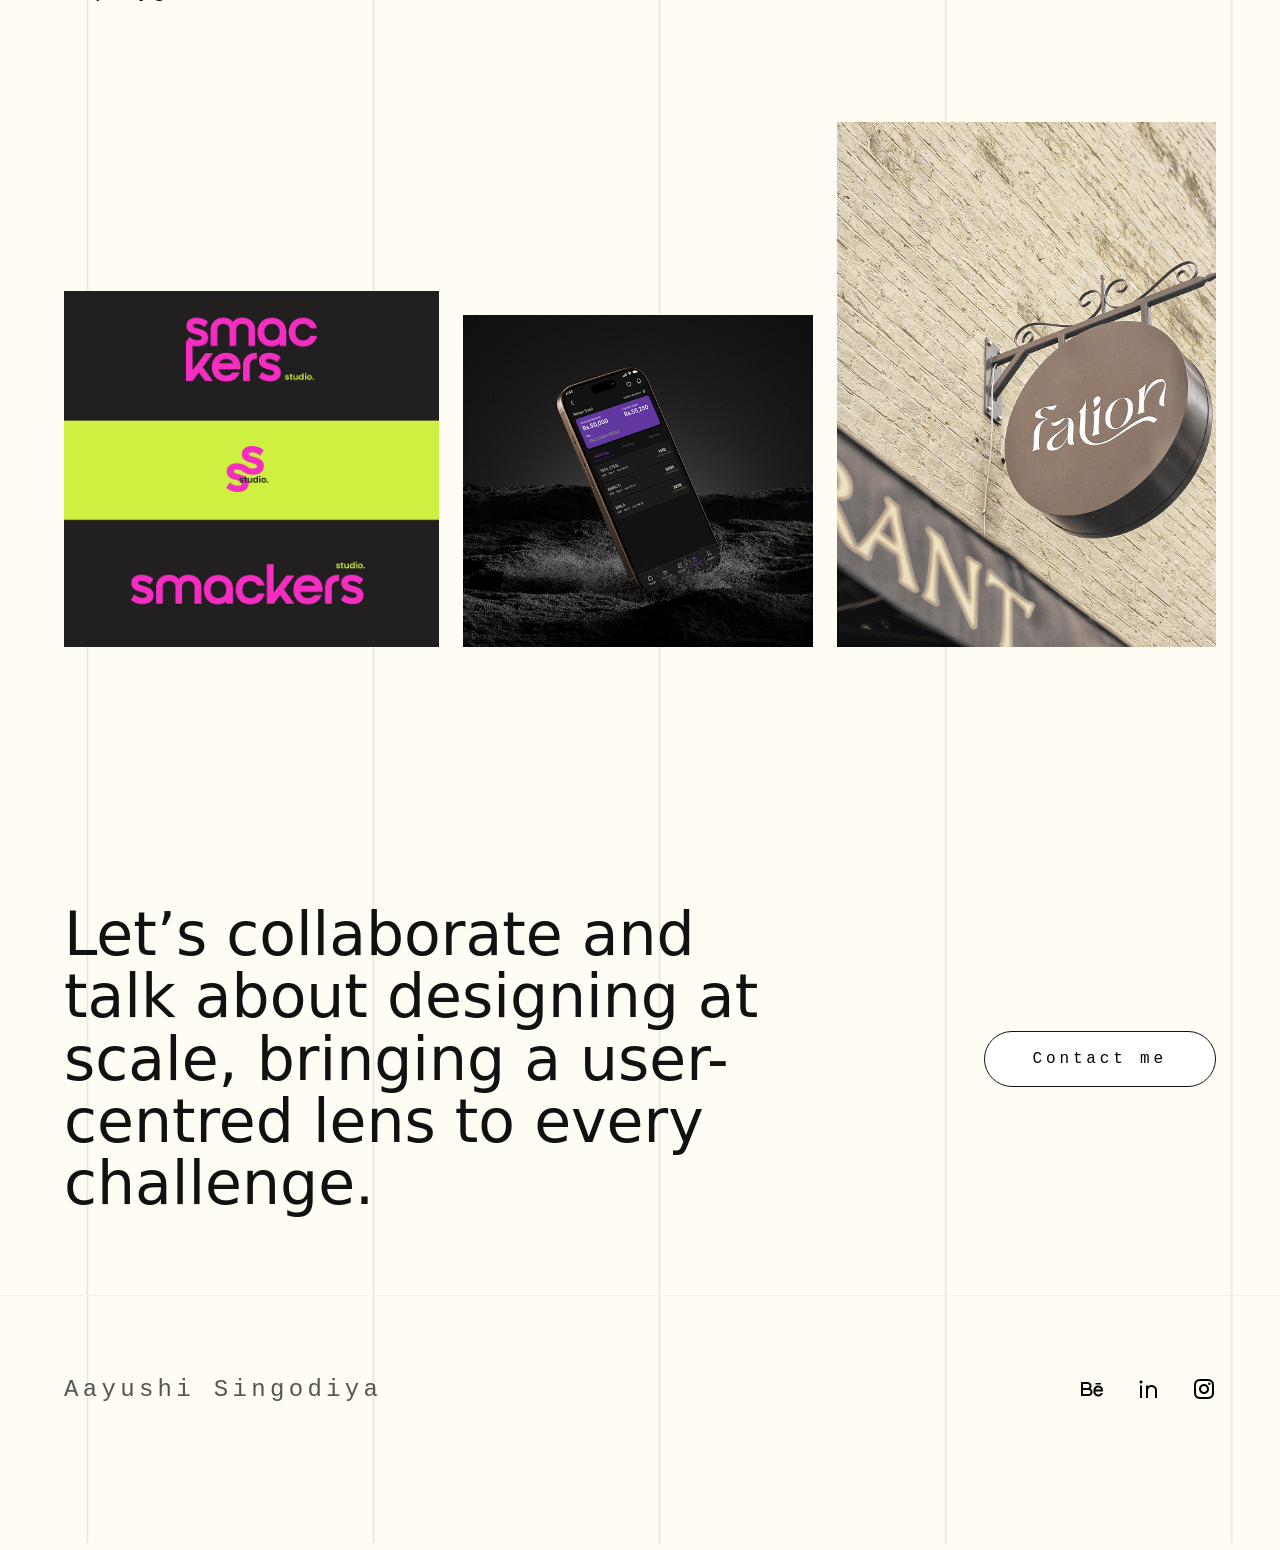
==== commit fac9f84a: "Update heading for better readability" ====
--- a/index.html
+++ b/index.html
@@ -27,7 +27,7 @@
       <p class="intro">Hey, I’m Aayushi</p>
       <p class="status"><span class="status-dot"></span>Currently at Infidigit</p>
     </div>
-    <h1>Designing products that people enjoy using and businesses love growing.</h1>
+    <h1>Designing products <br>that people enjoy using <br>and businesses love growing.</h1>
   </section>
 
   <section class="projects" id="projects">
--- a/style.css
+++ b/style.css
@@ -26,7 +26,7 @@
 
 body {
   font-family: 'Bricolage Grotesque', system-ui, -apple-system, BlinkMacSystemFont, 'Segoe UI', sans-serif;
-  background: #fff url('assets/bg_lines.png') top center no-repeat;
+  background: #fffcf3 url('assets/bg_lines.png') top center no-repeat;
   background-size: cover;
   color: #111;
 }
@@ -49,7 +49,7 @@
   align-items: center;
   gap: 30px;
   padding: 32px 64px;
-  background: rgba(255, 255, 255, 0.92);
+  background: #fffcf3;
   backdrop-filter: blur(18px);
   border-bottom: 1px solid #E9E6E6;
 }
@@ -80,7 +80,7 @@
 
 .hero {
   min-height: calc(100vh - 96px);
-  padding: 20px 64px 140px;
+  padding: 75px 64px 140px;
   display: flex;
   flex-direction: column;
   justify-content: center;
@@ -117,9 +117,9 @@
 
 .hero h1 {
   font-size: clamp(4.5rem, 6vw, 7.5rem);
-  line-height: 100%;
+  line-height: 7rem;
   max-width: 100%;
-  letter-spacing: -0.04em;
+  letter-spacing: 0em;
   font-weight: 400;
   text-align: center;
   width: 68%;
@@ -355,15 +355,11 @@
 }
 
 .about-profile-image-wrap {
-  width: 100%;
+  width: min(100%, 480px);
   box-shadow: 0 46px 140px rgba(0, 0, 0, 0.12);
   transform: scale(0.55);
   transform-origin: center;
-  transition: transform 0.9s cubic-bezier(0.22, 1, 0.36, 1);
-}
-
-.about:hover .about-profile-image-wrap {
-  transform: scale(1);
+  will-change: transform;
 }
 
 .about-profile-image-wrap img {
@@ -1365,3 +1361,397 @@
     font-size: 0.96rem;
   }
 }
+
+/* ==========================================================
+   FINAL LAYOUT REFINEMENTS
+   - Smaller alternating project cards
+   - Scroll-controlled About image
+   - Mobile-safe layouts and touch interactions
+   ========================================================== */
+
+html {
+  overflow-x: clip;
+}
+
+body {
+  overflow-x: hidden;
+}
+
+section {
+  scroll-margin-top: 110px;
+}
+
+/* Project cards: compact zig-zag presentation */
+.projects-layout {
+  grid-template-columns: minmax(150px, 220px) minmax(0, 1fr);
+  gap: clamp(28px, 5vw, 72px);
+}
+
+.cards {
+  width: 100%;
+  max-width: 920px;
+  gap: clamp(120px, 18vh, 220px);
+}
+
+.card {
+  width: clamp(300px, 48%, 460px);
+  max-width: 460px;
+  border-left-width: 3px;
+}
+
+.card:nth-child(odd) {
+  align-self: flex-start;
+}
+
+.card:nth-child(even) {
+  align-self: flex-end;
+}
+
+.card-copy,
+.project-link .card-copy {
+  min-height: 118px;
+  padding: 14px 18px 18px;
+}
+
+.card h3 {
+  max-width: 100%;
+  margin-bottom: 18px;
+  font-size: clamp(1rem, 1.25vw, 1.3rem);
+  line-height: 1.16;
+}
+
+.card-meta {
+  grid-template-columns: minmax(70px, 0.65fr) minmax(120px, 1.35fr);
+  gap: 12px;
+  font-size: 13px;
+}
+
+/* About image stays stable; GSAP controls its scale while scrolling */
+.about-profile {
+  position: sticky;
+  top: 130px;
+  align-self: start;
+}
+
+.about-profile-image-wrap {
+  transition: none;
+}
+
+/* Prevent the desktop experience grid from forcing horizontal overflow */
+.item {
+  grid-template-columns: minmax(180px, 0.7fr) minmax(220px, 0.85fr) minmax(0, 1.45fr);
+}
+
+@media (max-width: 1100px) {
+  .projects-layout {
+    grid-template-columns: minmax(130px, 170px) minmax(0, 1fr);
+    gap: 32px;
+  }
+
+  .cards {
+    gap: 110px;
+  }
+
+  .card {
+    width: min(52%, 420px);
+  }
+
+  .about {
+    grid-template-columns: minmax(0, 1fr) minmax(300px, 0.75fr);
+    gap: 52px;
+  }
+
+  .item {
+    grid-template-columns: minmax(150px, 0.65fr) minmax(190px, 0.8fr) minmax(0, 1.3fr);
+    gap: 24px;
+  }
+}
+
+@media (max-width: 900px) {
+  header {
+    flex-direction: row;
+    align-items: center;
+    flex-wrap: wrap;
+    padding: 20px 28px;
+  }
+
+  nav {
+    margin-left: auto;
+    gap: 22px;
+    font-size: 15px;
+  }
+
+  .hero {
+    min-height: auto;
+    padding-top: 100px;
+  }
+
+  .hero h1 {
+    width: 100%;
+    margin-top: 90px;
+  }
+
+  .projects-layout {
+    grid-template-columns: 1fr;
+    gap: 36px;
+  }
+
+  .projects-label {
+    position: static;
+  }
+
+  .cards {
+    max-width: 760px;
+    gap: 82px;
+  }
+
+  .card {
+    width: min(78%, 520px);
+  }
+
+  .about {
+    display: grid;
+    grid-template-columns: 1fr;
+    gap: 48px;
+  }
+
+  .about-profile {
+    position: static;
+    margin-top: 0;
+  }
+
+  .about-profile-image-wrap {
+    width: min(100%, 520px);
+    margin-inline: auto;
+  }
+
+  .item {
+    grid-template-columns: 1fr;
+  }
+
+  .contact {
+    display: grid;
+    justify-items: start;
+  }
+}
+
+@media (max-width: 700px) {
+  header {
+    padding: 17px 20px;
+    gap: 14px;
+  }
+
+  .logo {
+    font-size: 18px;
+  }
+
+  nav {
+    width: auto;
+    gap: 14px;
+    font-size: 13px;
+  }
+
+  .hero,
+  .projects,
+  .testimonial,
+  .about,
+  .experience,
+  .offscreen,
+  .work,
+  .contact {
+    padding-left: 20px;
+    padding-right: 20px;
+  }
+
+  .hero {
+    padding-top: 82px;
+    padding-bottom: 88px;
+    gap: 26px;
+  }
+
+  .hero-meta {
+    gap: 14px;
+  }
+
+  .hero h1 {
+    margin-top: 64px;
+    font-size: clamp(2.55rem, 12vw, 4rem);
+    line-height: 0.98;
+  }
+
+  .intro,
+  .status,
+  .section-label {
+    font-size: 14px;
+  }
+
+  .projects,
+  .testimonial,
+  .about,
+  .experience,
+  .offscreen,
+  .work,
+  .contact {
+    padding-top: 72px;
+    padding-bottom: 72px;
+  }
+
+  .cards {
+    gap: 54px;
+  }
+
+  .card,
+  .card:nth-child(odd),
+  .card:nth-child(even) {
+    width: 100%;
+    max-width: none;
+    align-self: stretch;
+  }
+
+  .card-copy,
+  .project-link .card-copy {
+    min-height: 0;
+    padding: 15px 16px 18px;
+  }
+
+  .card h3 {
+    margin-bottom: 20px;
+    font-size: 1.15rem;
+  }
+
+  .card-meta {
+    font-size: 12px;
+  }
+
+  .quote-copy {
+    font-size: 1.2rem;
+  }
+
+  /* Touch-friendly testimonial selectors; no hover is required */
+  .avatars {
+    display: grid;
+    gap: 14px;
+    margin-top: 34px;
+  }
+
+  .avatar-item,
+  .avatar-item:not(:first-child) {
+    width: 100%;
+    margin-left: 0;
+  }
+
+  .avatar-caption,
+  .avatars[data-state="expanded"] .avatar-caption {
+    max-width: none;
+    opacity: 1;
+    overflow: visible;
+    transform: none;
+    white-space: normal;
+  }
+
+  .about-copy .abt {
+    font-size: clamp(1.35rem, 6.5vw, 1.8rem);
+    line-height: 1.2;
+  }
+
+  .about-profile-image-wrap {
+    width: 100%;
+  }
+
+  .resume-download-btn,
+  .contact button {
+    width: 100%;
+    padding-inline: 24px;
+  }
+
+  /* Convert the overlapping fan into a swipeable mobile gallery */
+  .offscreen-gallery {
+    position: relative;
+    display: flex;
+    align-items: stretch;
+    gap: 14px;
+    width: 100%;
+    height: auto;
+    margin-top: 28px;
+    padding: 12px 0 22px;
+    overflow-x: auto;
+    overflow-y: hidden;
+    scroll-snap-type: x mandatory;
+    scrollbar-width: thin;
+  }
+
+  .offscreen-gallery .gallery-item,
+  .offscreen-gallery .gallery-item:nth-child(n) {
+    position: relative;
+    inset: auto;
+    left: auto;
+    bottom: auto;
+    flex: 0 0 min(74vw, 290px);
+    width: min(74vw, 290px);
+    height: min(74vw, 290px);
+    transform: none !important;
+    scroll-snap-align: center;
+  }
+
+  .work-grid {
+    gap: 14px;
+  }
+
+  .work-grid img {
+    width: auto;
+    max-width: 74vw;
+    height: auto;
+  }
+
+  .contact-copy h2 {
+    font-size: clamp(2rem, 10vw, 3rem);
+  }
+
+  .site-footer {
+    padding: 54px 20px 80px;
+  }
+
+  .site-footer p {
+    font-size: 1rem;
+    letter-spacing: 0.08em;
+  }
+}
+
+@media (max-width: 430px) {
+  header {
+    align-items: flex-start;
+  }
+
+  nav {
+    width: 100%;
+    justify-content: space-between;
+    margin-left: 0;
+  }
+
+  .hero-meta {
+    display: grid;
+  }
+
+  .hero h1 {
+    margin-top: 42px;
+  }
+
+  .card-meta {
+    grid-template-columns: 0.7fr 1.3fr;
+  }
+}
+
+@media (prefers-reduced-motion: reduce) {
+  html {
+    scroll-behavior: auto;
+  }
+
+  *,
+  *::before,
+  *::after {
+    animation-duration: 0.01ms !important;
+    animation-iteration-count: 1 !important;
+    transition-duration: 0.01ms !important;
+  }
+}
+
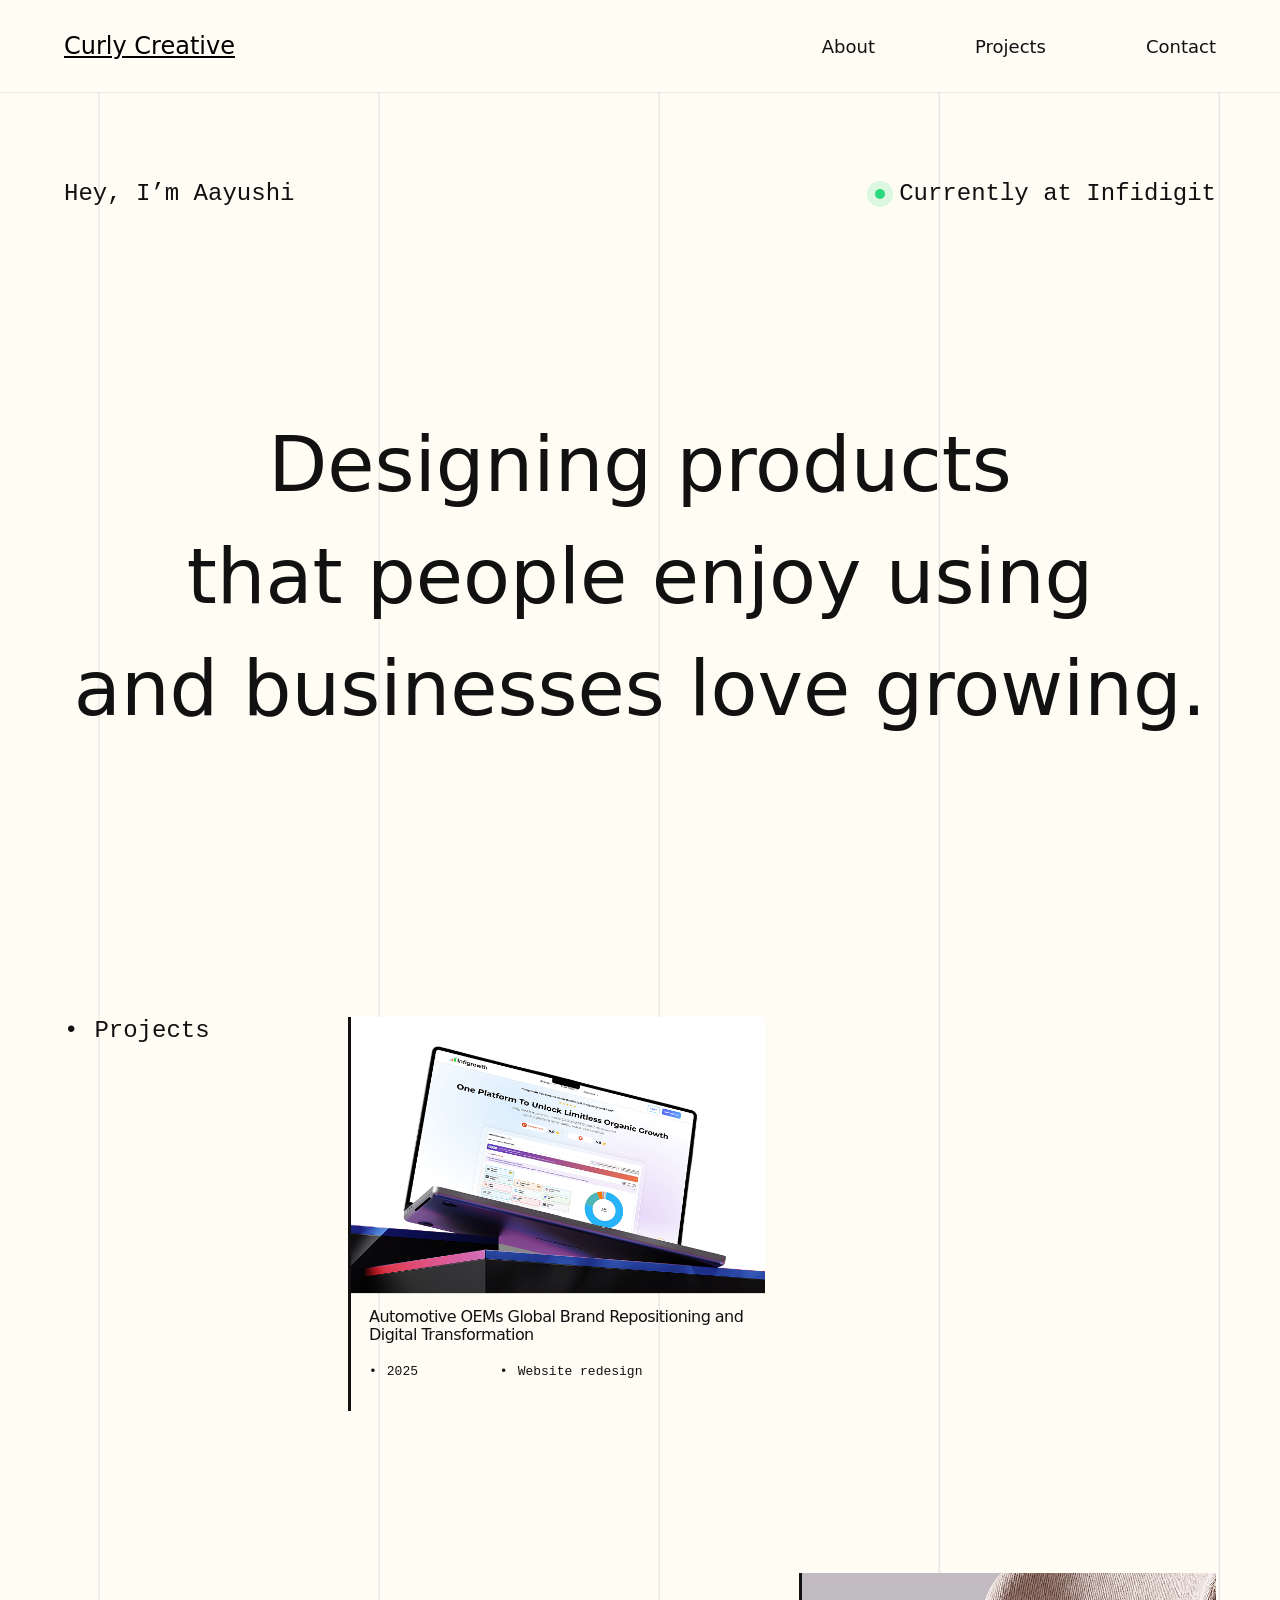
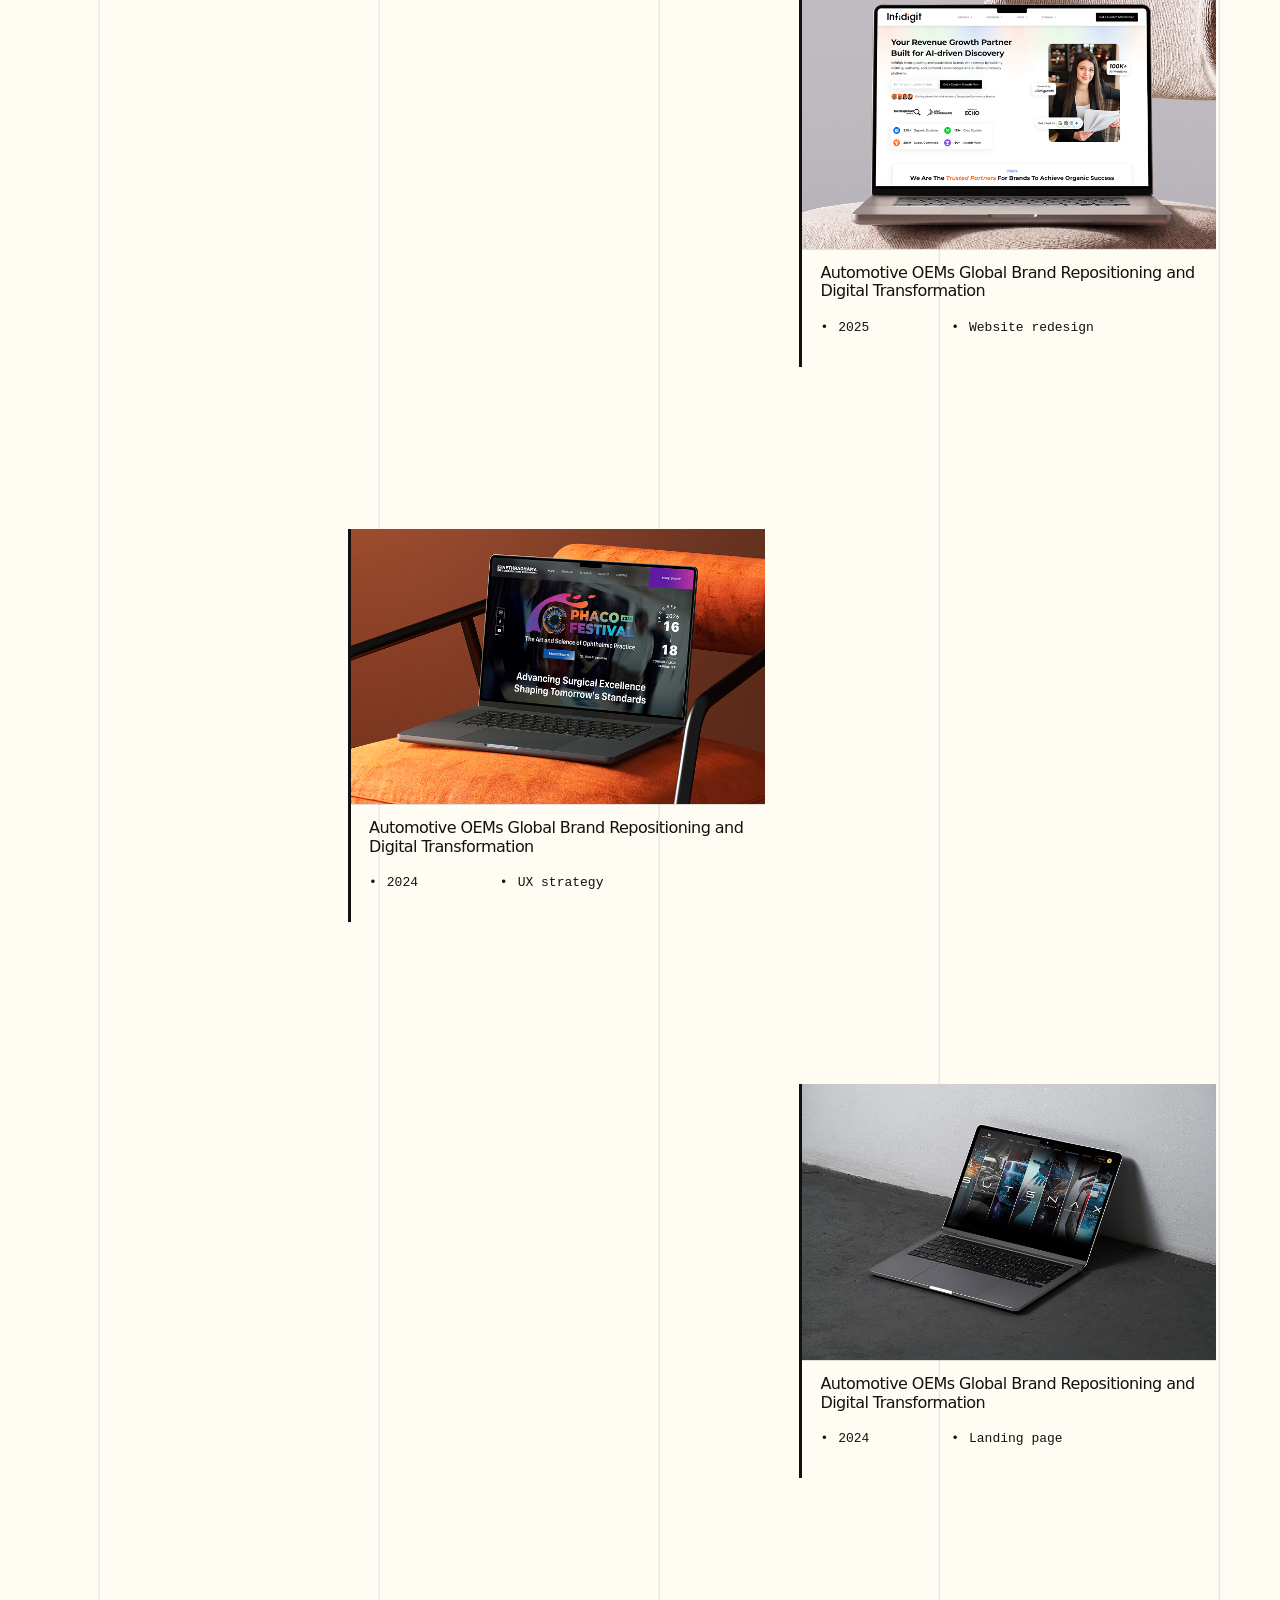
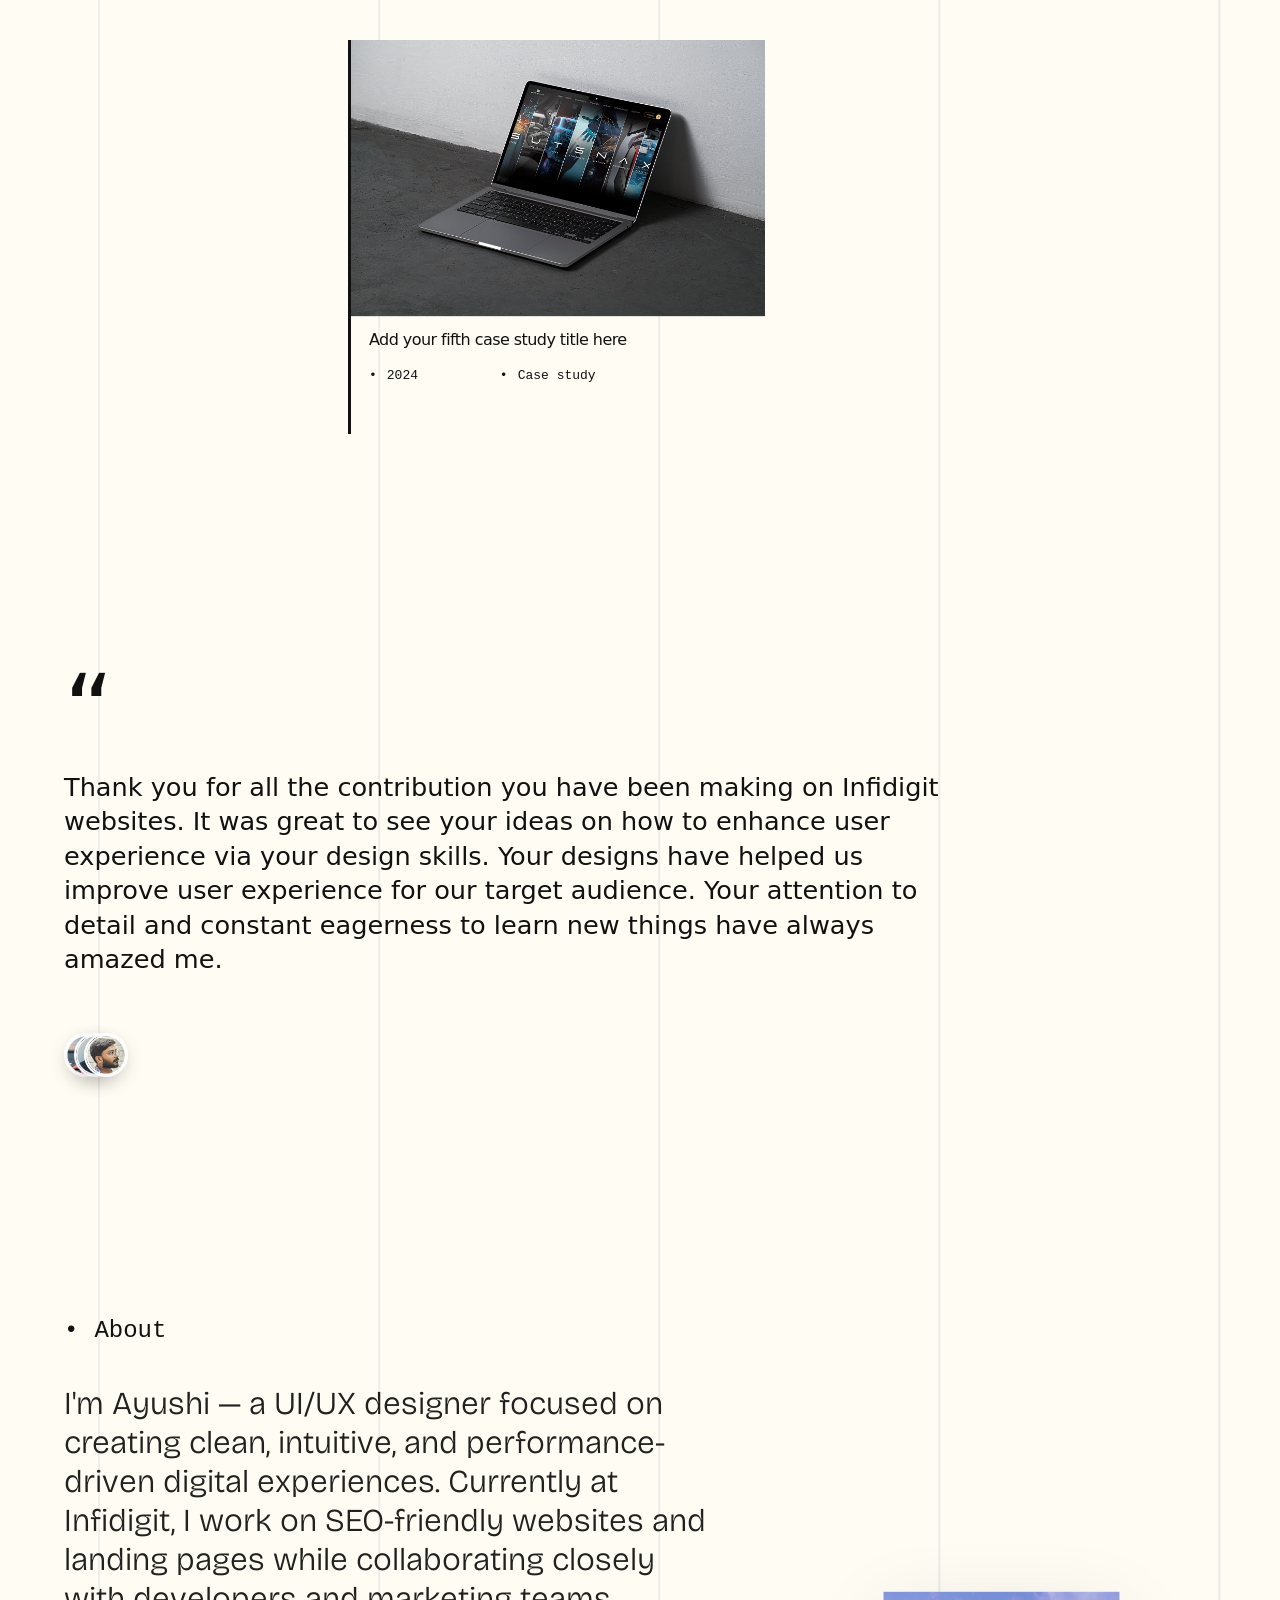
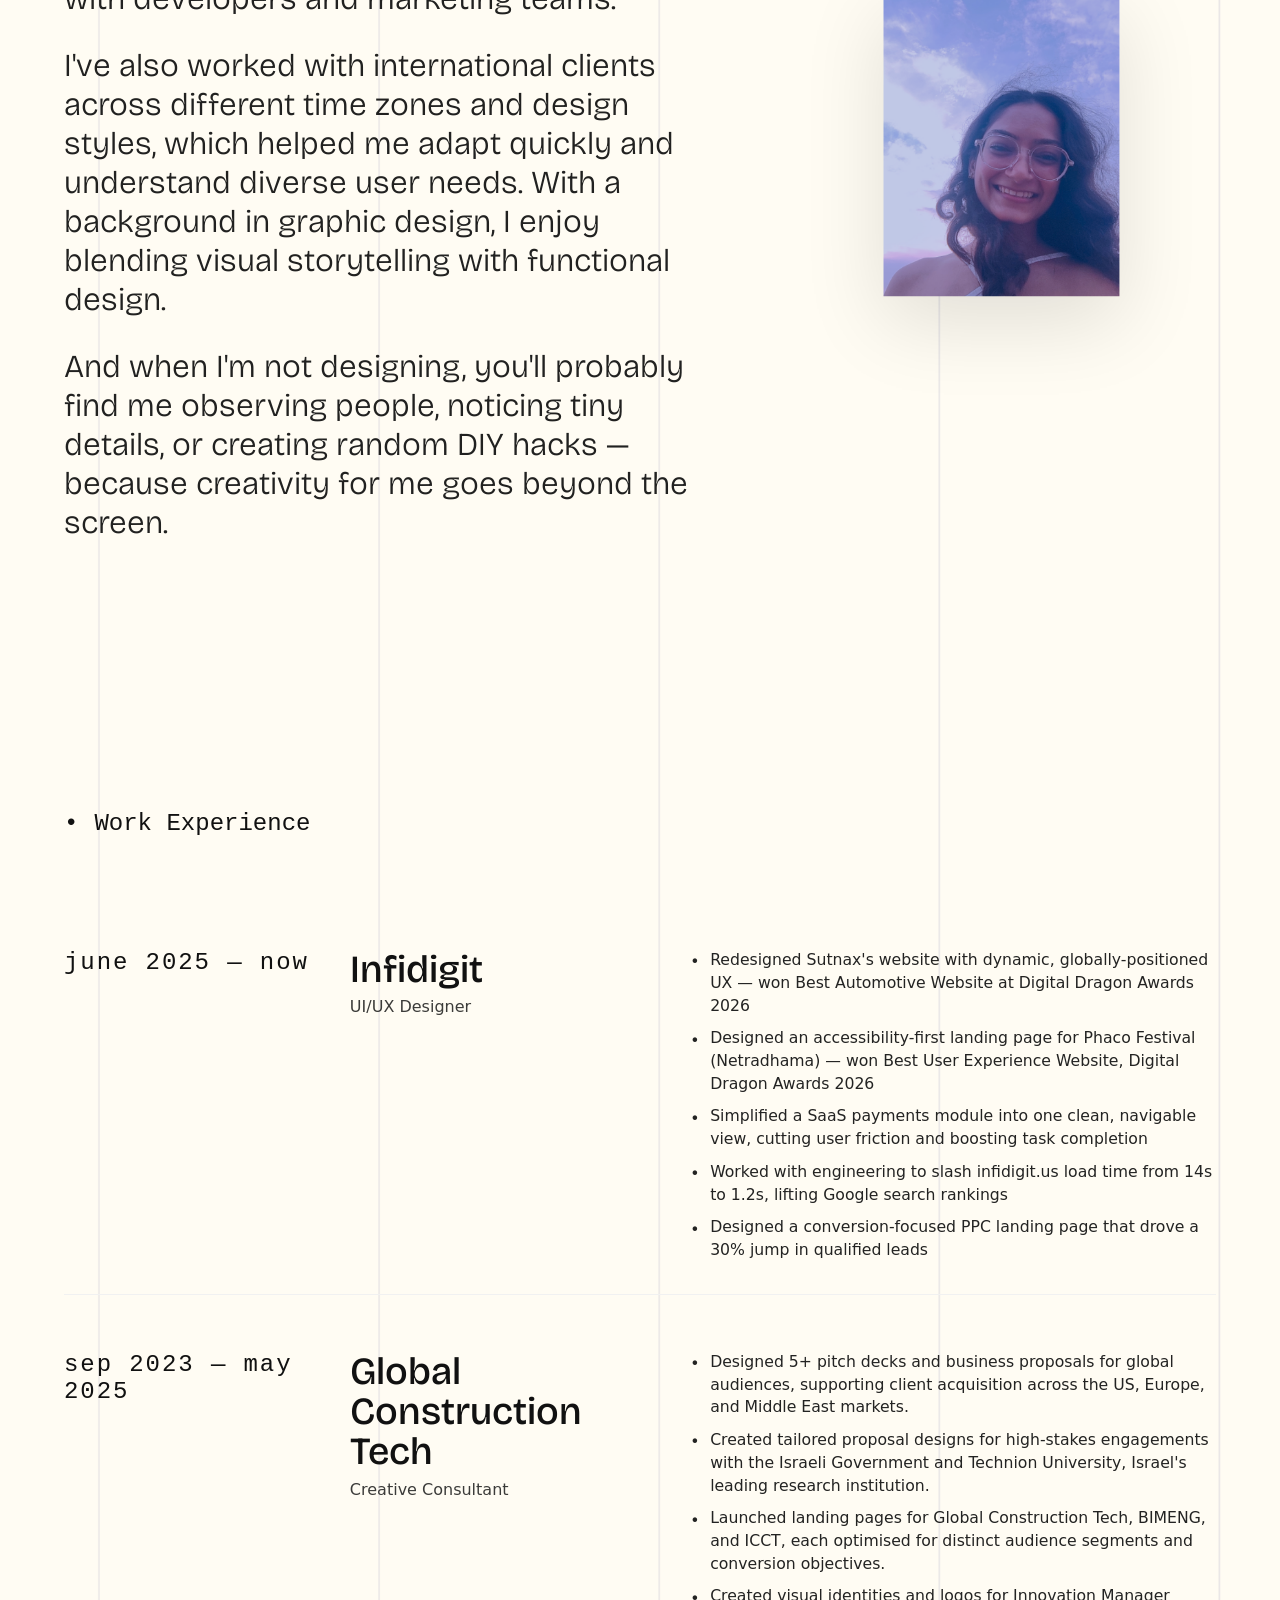
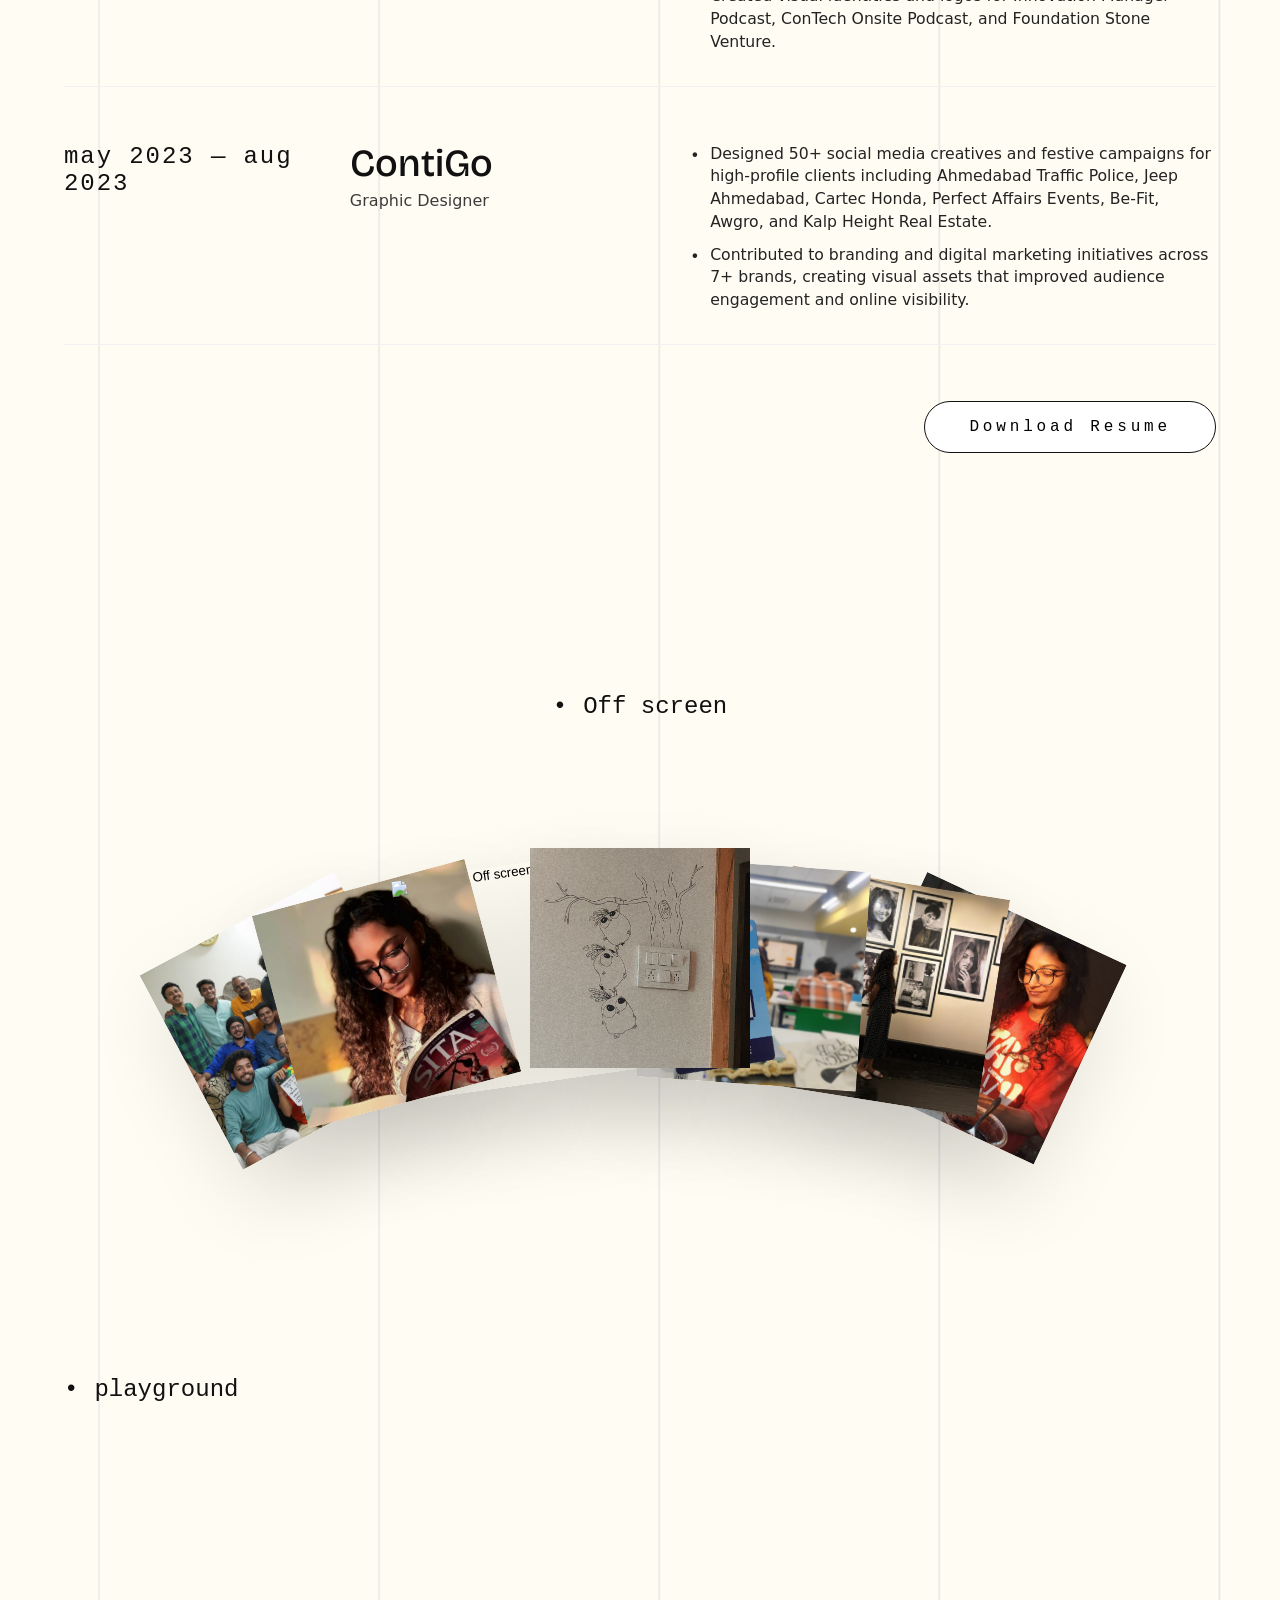
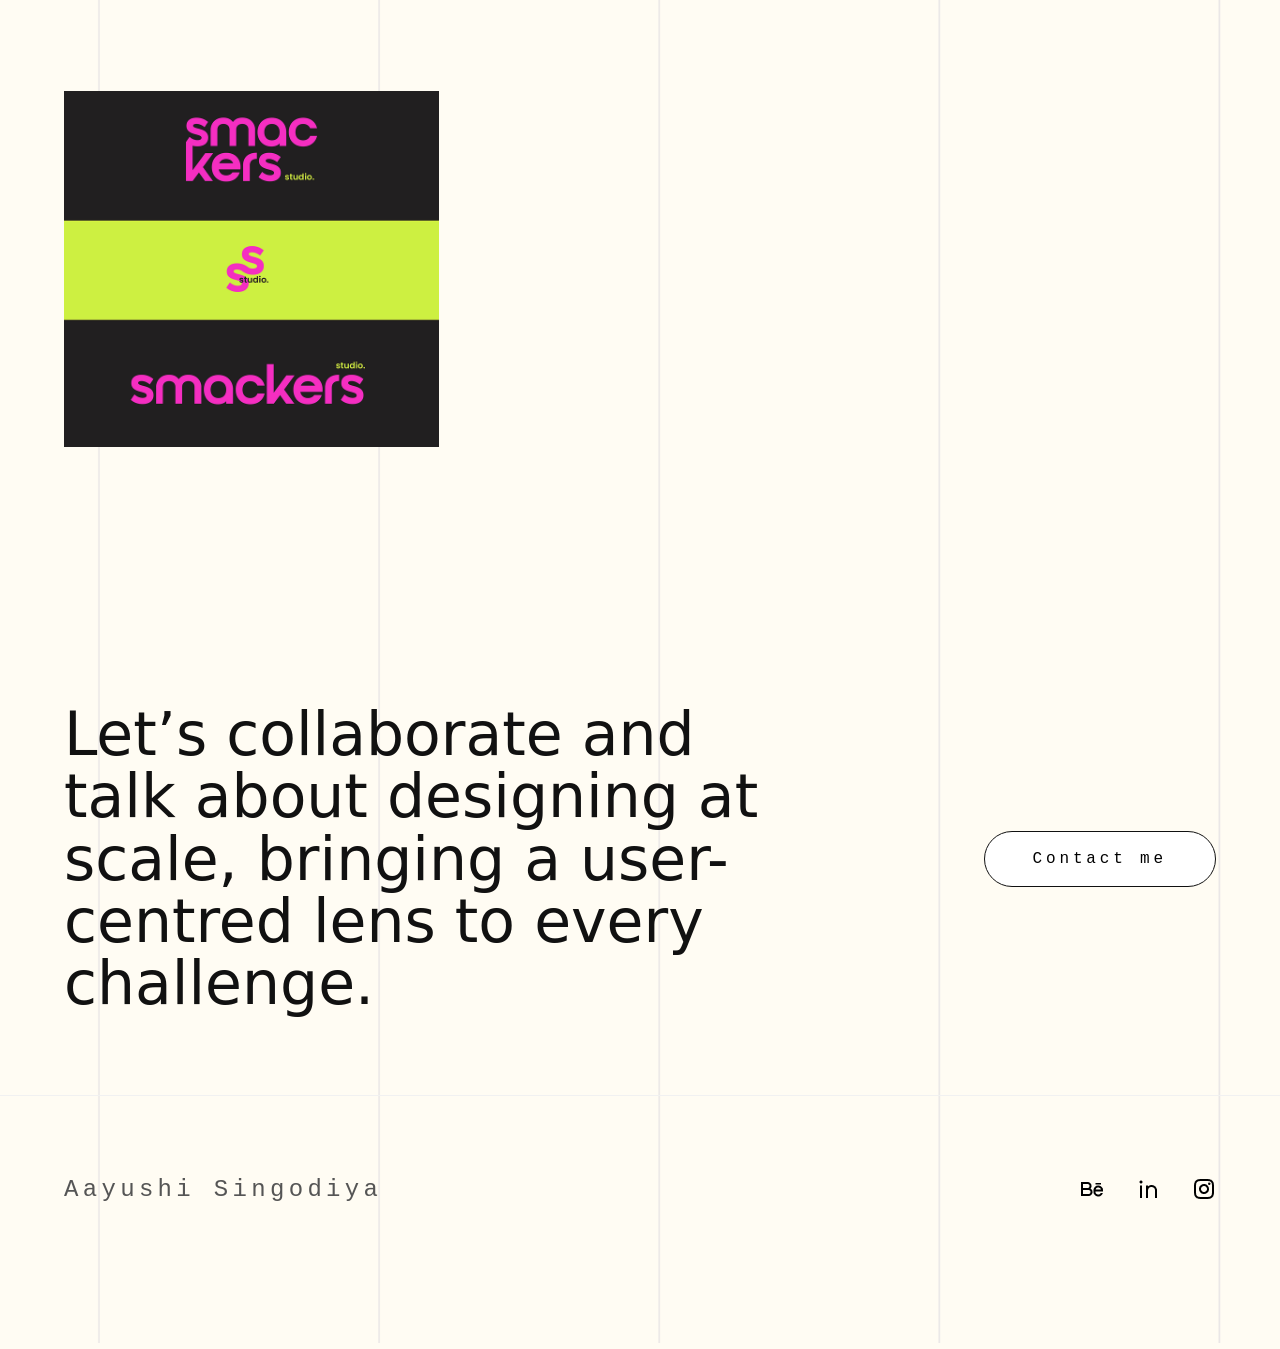
==== commit 6355e788: "Update testimonial images for team members" ====
--- a/index.html
+++ b/index.html
@@ -109,21 +109,21 @@
 
       <div class="avatars" data-state="collapsed">
         <button type="button" class="avatar-item" data-index="0" aria-label="Testimonial 1">
-          <img loading="lazy" decoding="async" src="https://itsmeaayushi.github.io/portfolio/assets/testimonial.png" alt="Ankit Thakkar">
+          <img loading="lazy" decoding="async" src="https://itsmeaayushi.github.io/portfolio/assets/Ankit.png" alt="Ankit Thakkar">
           <span class="avatar-caption">
             <strong>Ankit Thakkar</strong>
             <em>AVP, Digital growth at Infidigit</em>
           </span>
         </button>
         <button type="button" class="avatar-item" data-index="1" aria-label="Testimonial 2">
-          <img loading="lazy" decoding="async" src="https://itsmeaayushi.github.io/portfolio/assets/testimonial.png" alt="Eliyahu Rapaport">
+          <img loading="lazy" decoding="async" src="https://itsmeaayushi.github.io/portfolio/assets/Eliyahu.png" alt="Eliyahu Rapaport">
           <span class="avatar-caption">
             <strong>Eliyahu Rapaport</strong>
             <em>CEO, Global Construction Tech</em>
           </span>
         </button>
         <button type="button" class="avatar-item" data-index="2" aria-label="Testimonial 3">
-          <img loading="lazy" decoding="async" src="https://itsmeaayushi.github.io/portfolio/assets/testimonial.png" alt="Shivam Yadav">
+          <img loading="lazy" decoding="async" src="https://itsmeaayushi.github.io/portfolio/assets/Shivam.png" alt="Shivam Yadav">
           <span class="avatar-caption">
             <strong>Shivam Yadav</strong>
             <em>Senior Engineer at Infidigit</em>
--- a/style.css
+++ b/style.css
@@ -122,7 +122,7 @@
   letter-spacing: 0em;
   font-weight: 400;
   text-align: center;
-  width: 68%;
+  width: 100%;
   margin: 160px auto 0;
 }
 
@@ -181,7 +181,6 @@
 .card {
   position: relative;
   width: 100%;
-  background: #fff;
   border-left: 5px solid #111;
   overflow: hidden;
 }
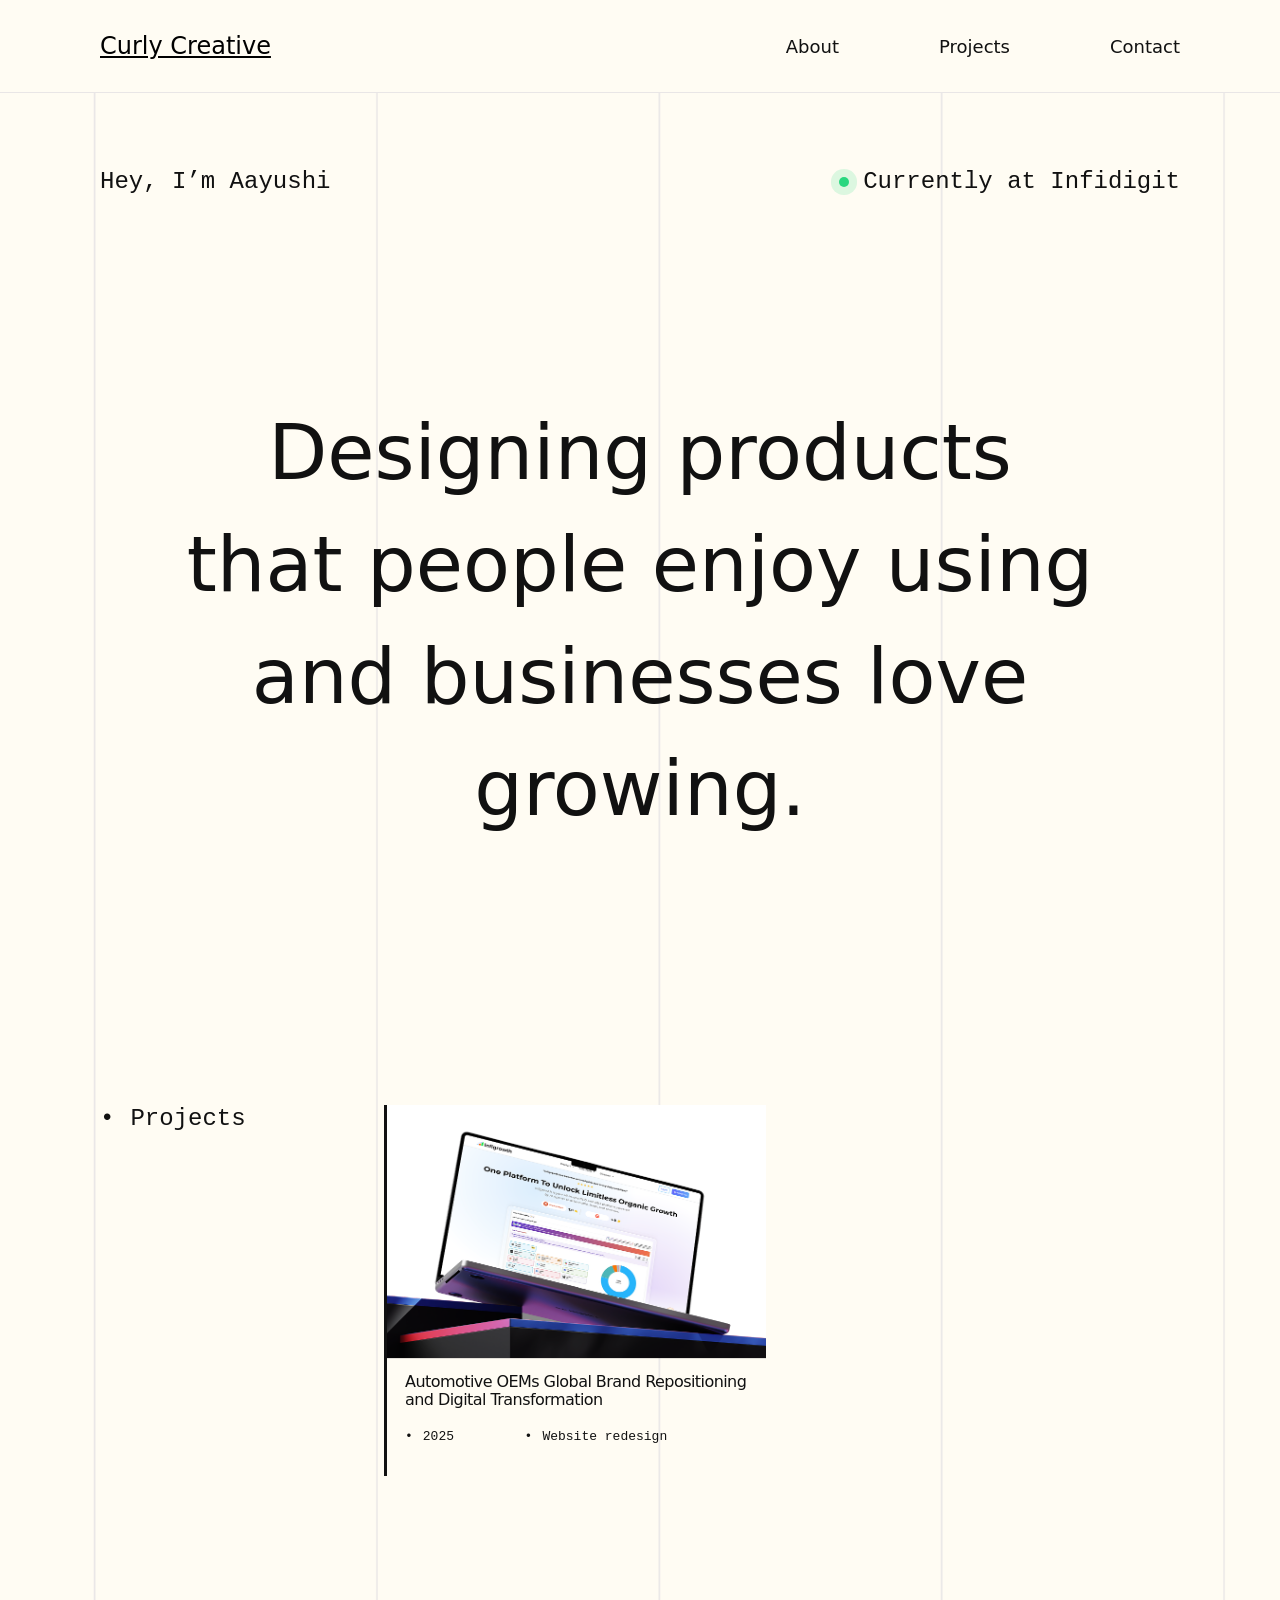
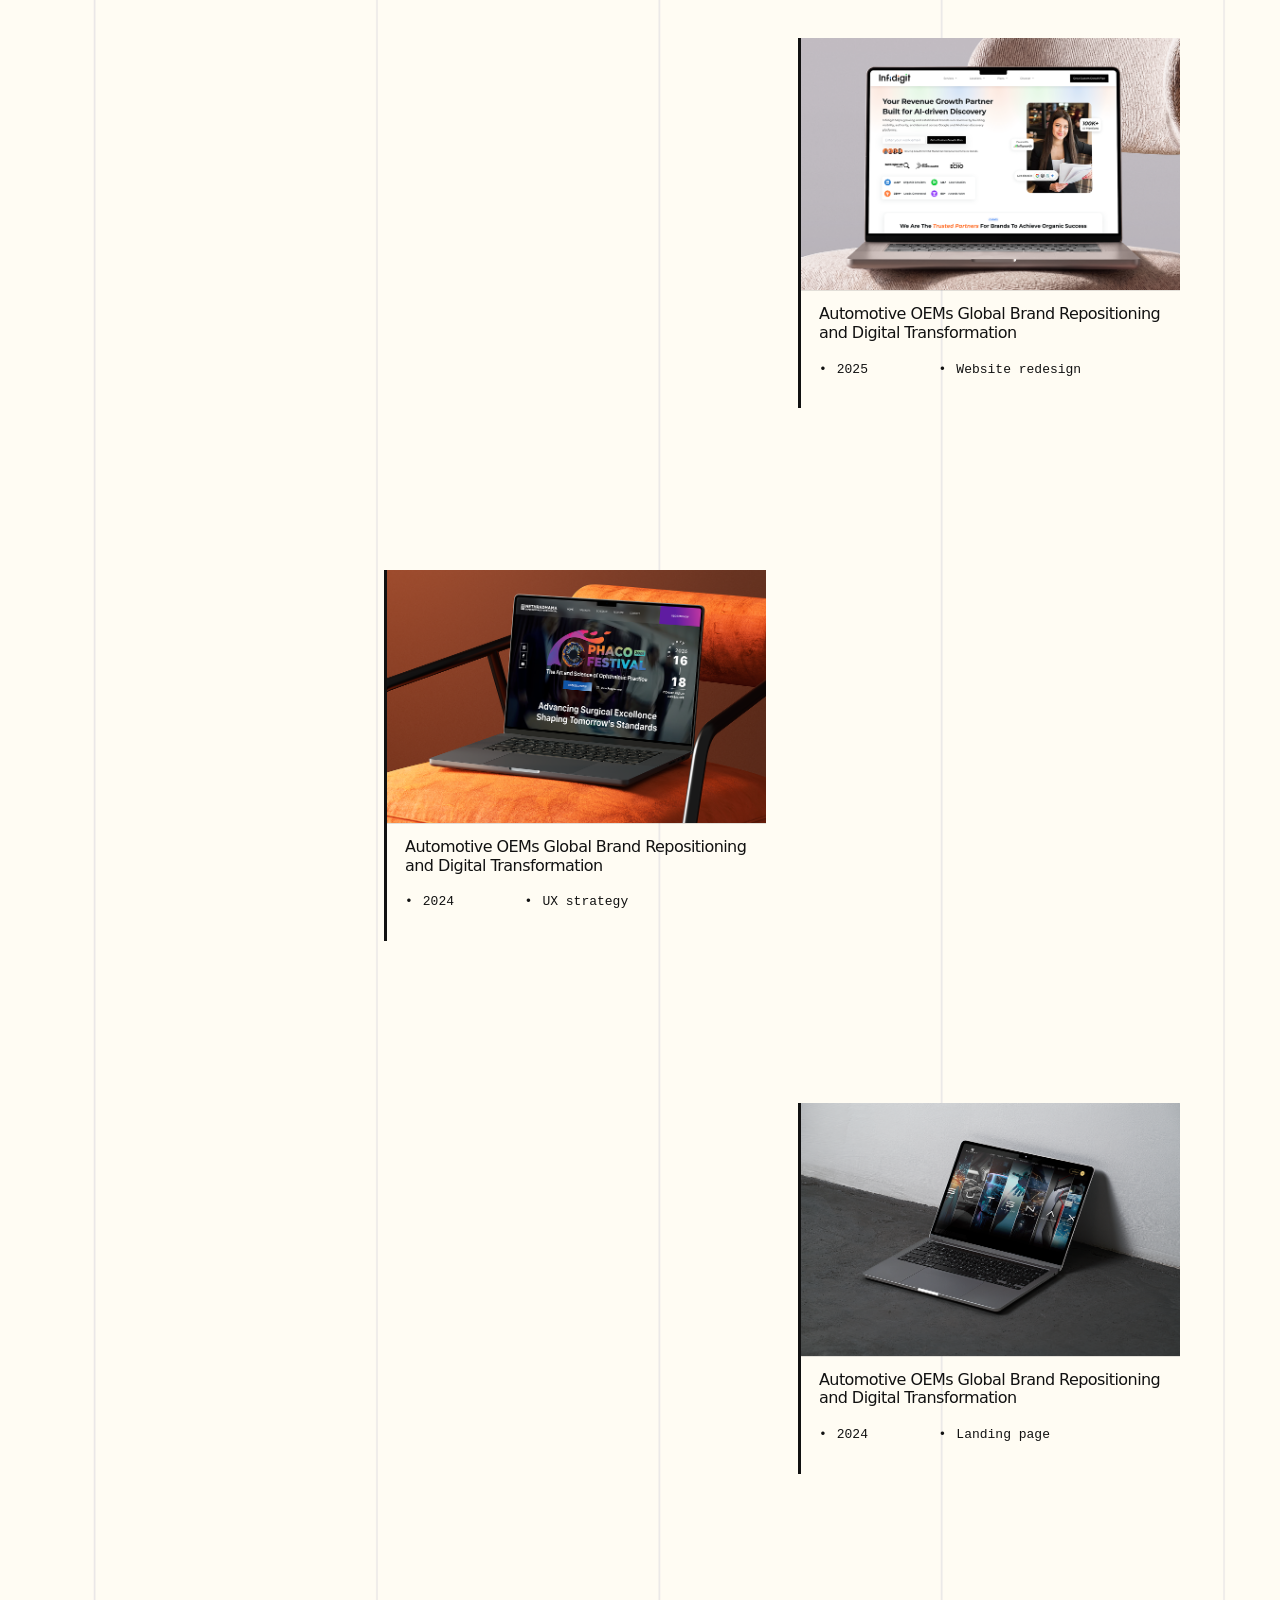
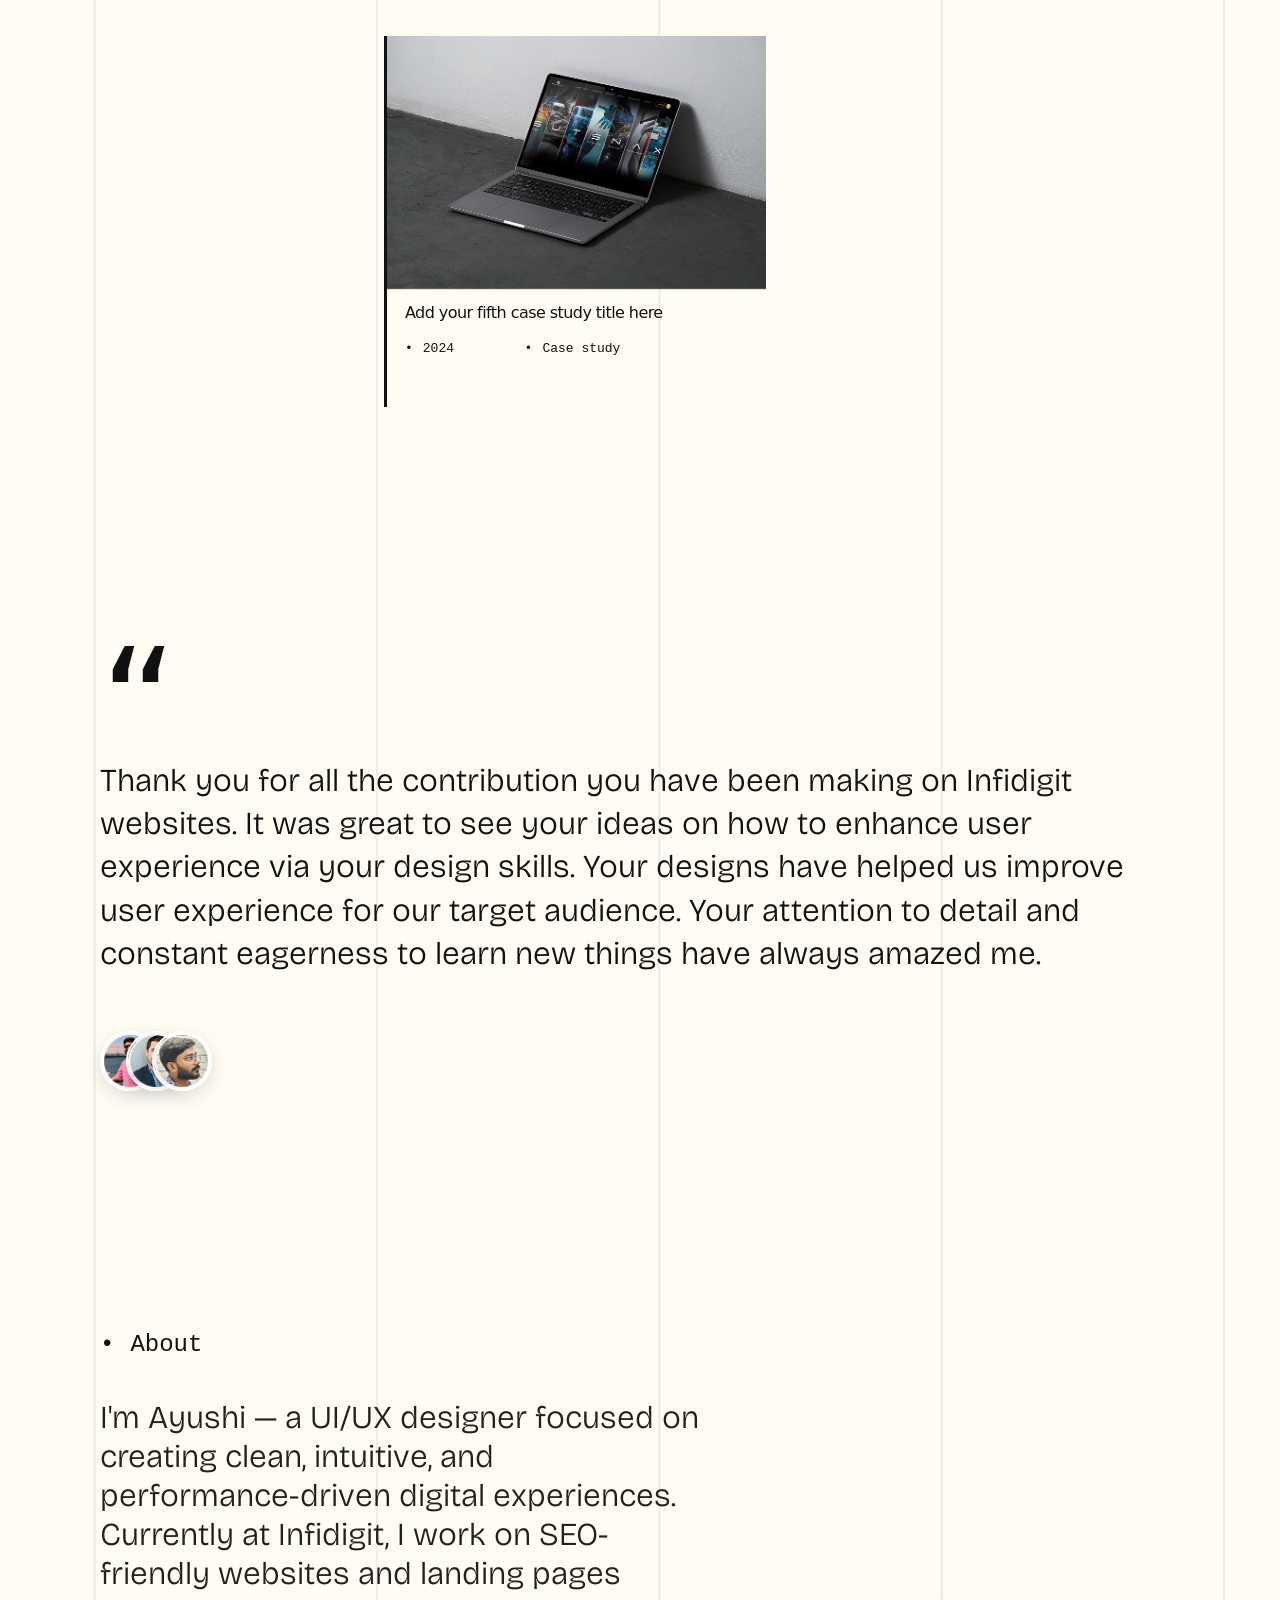
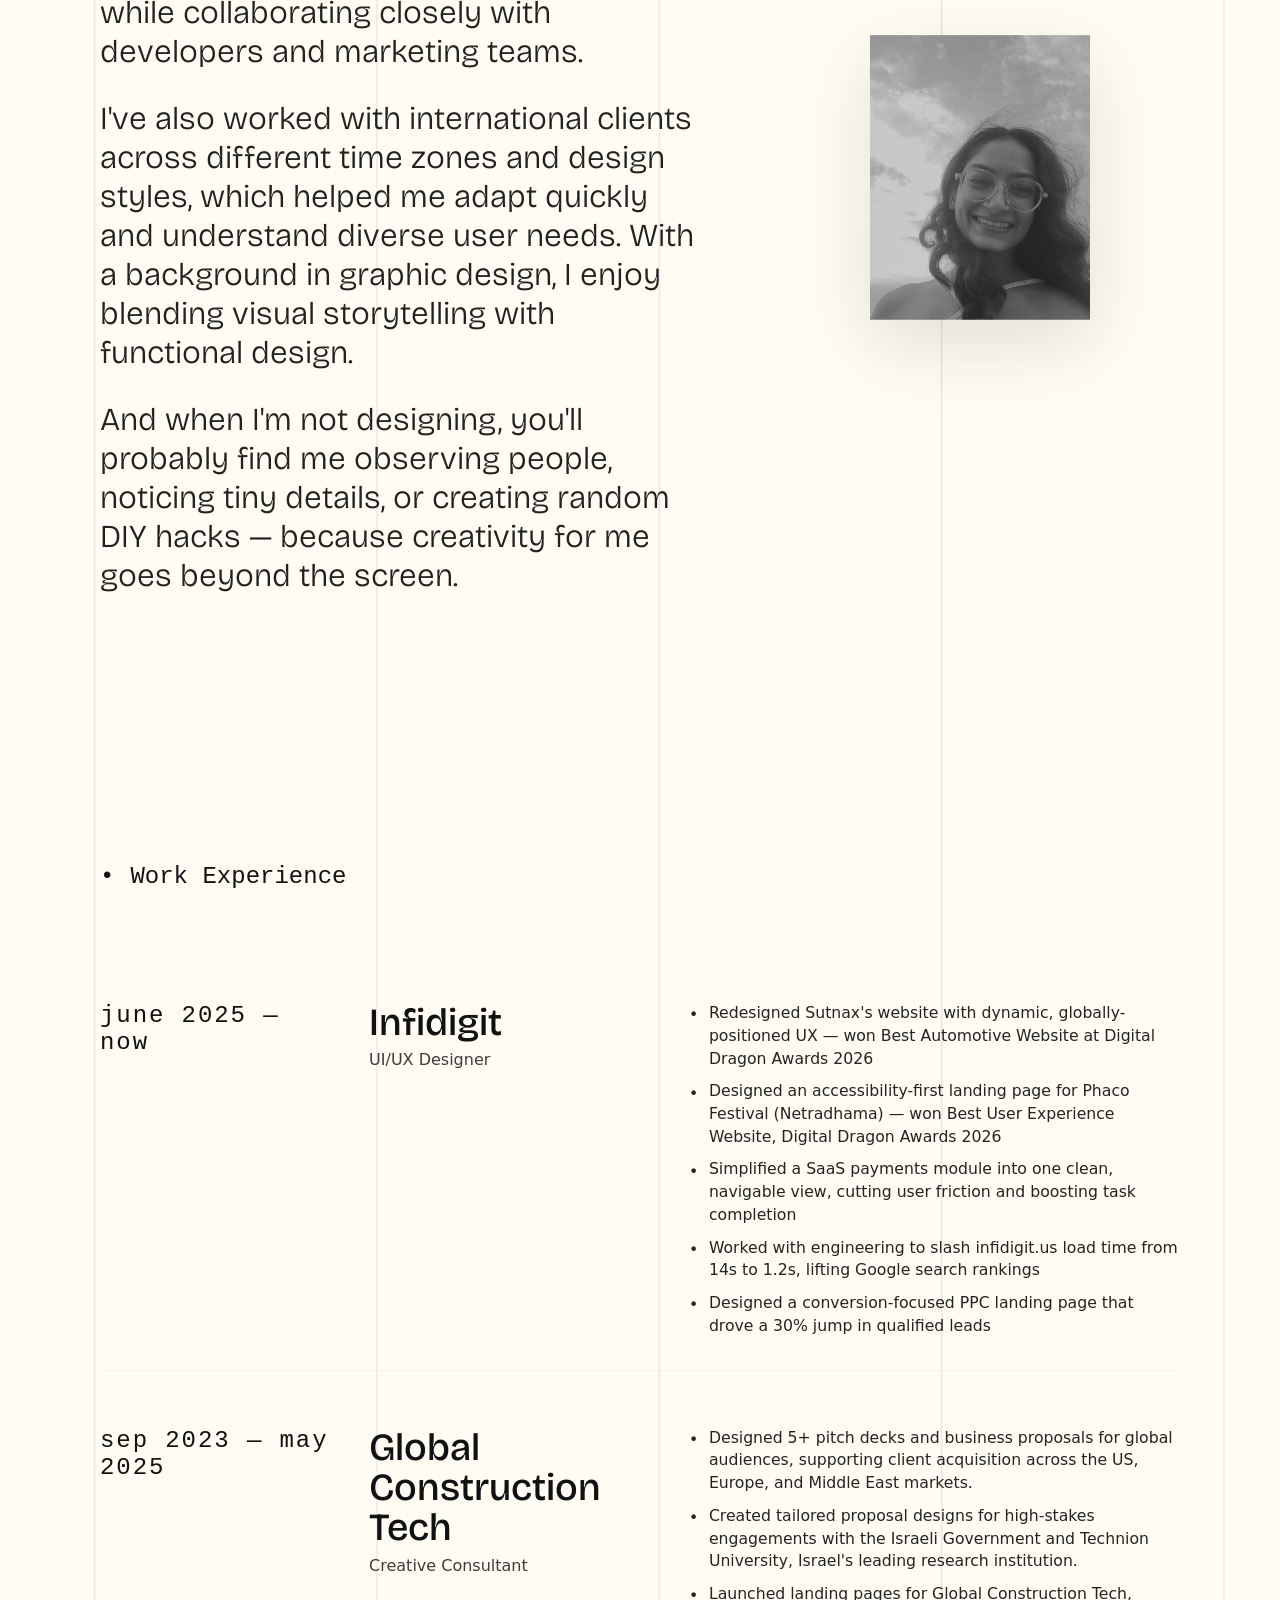
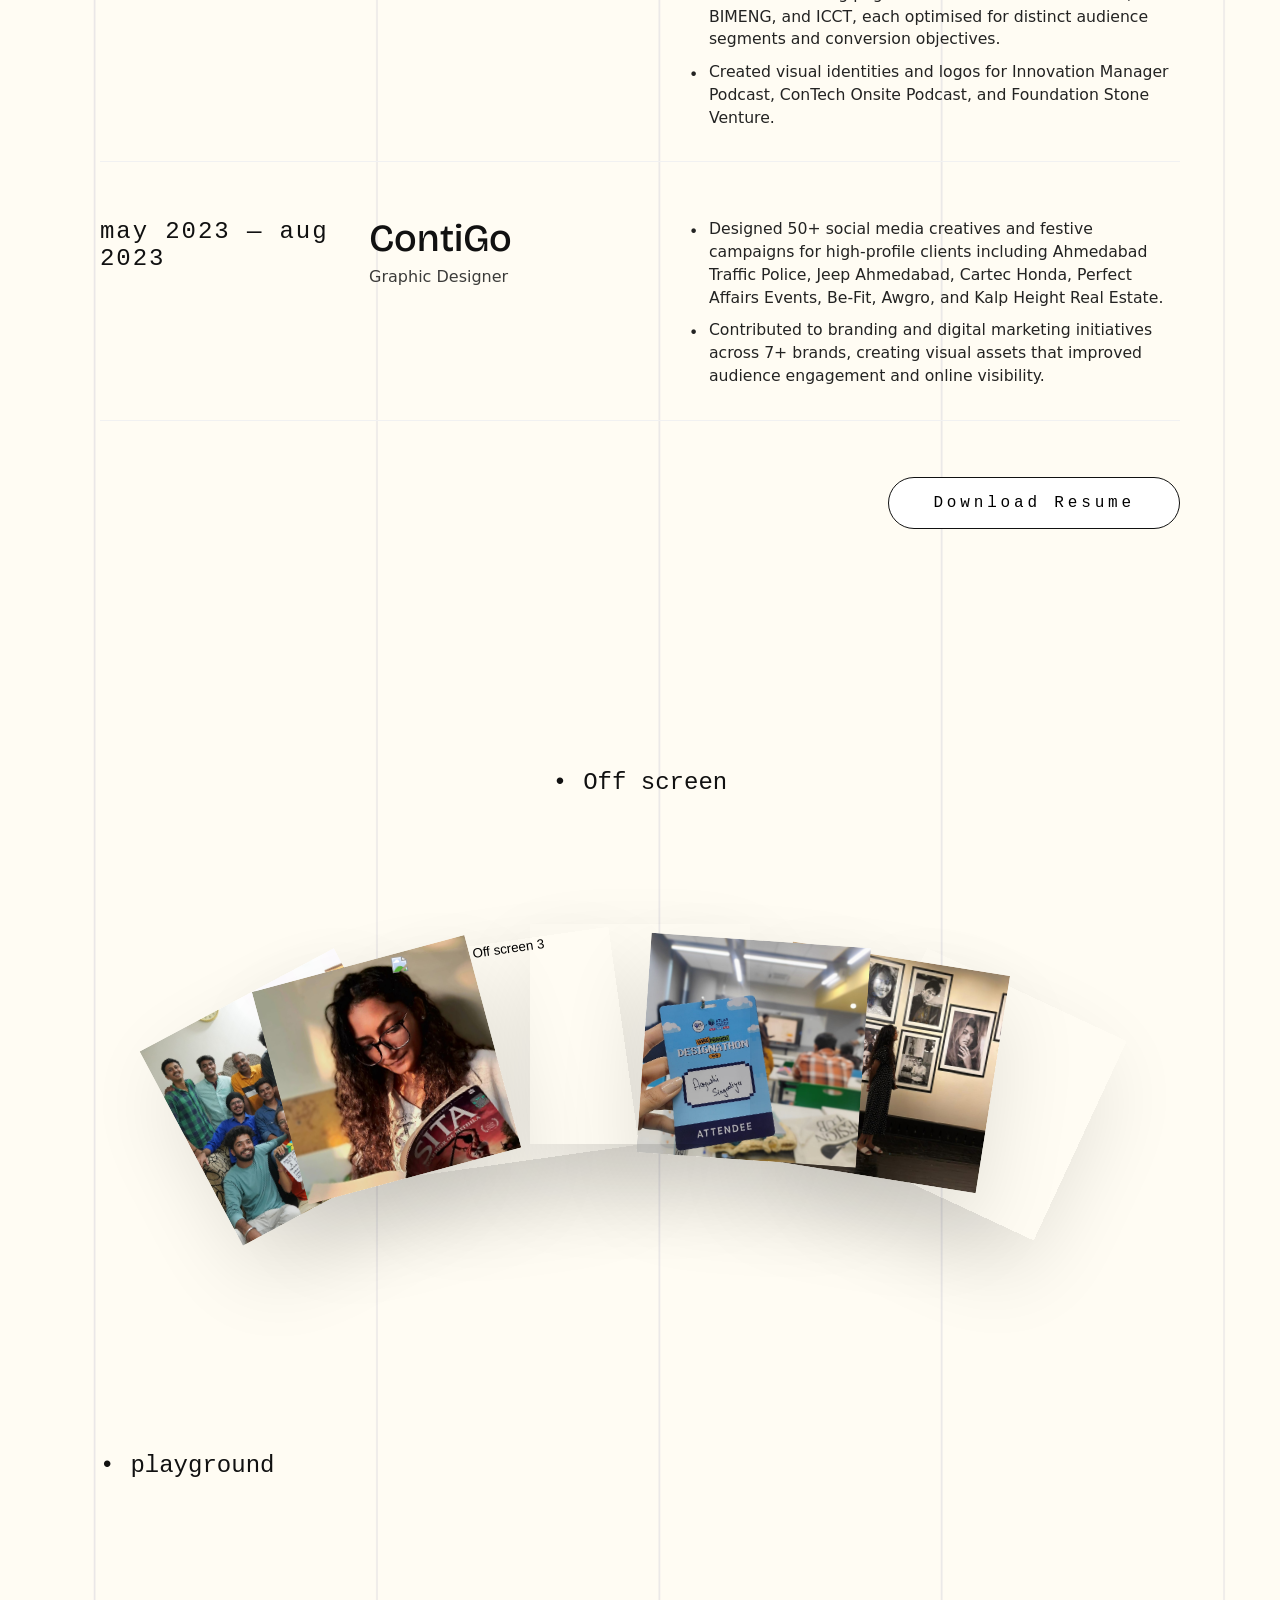
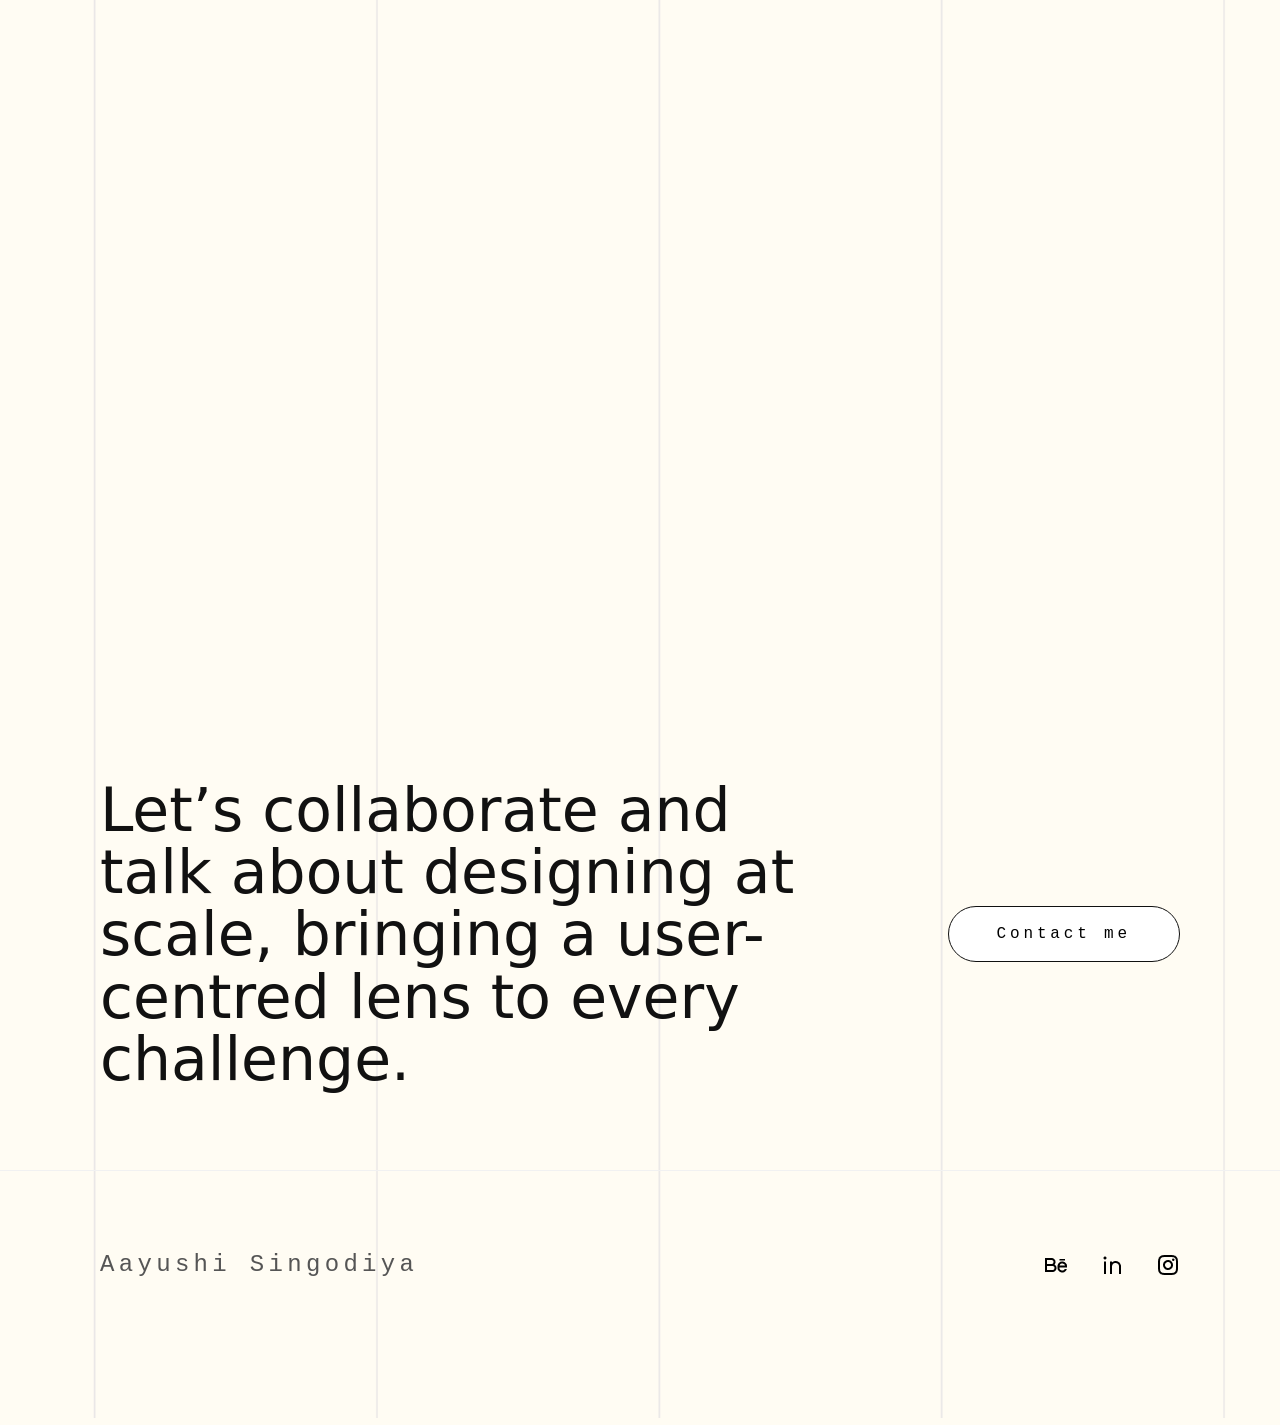
==== commit 81622fdf: "Update logo link to point to portfolio" ====
--- a/index.html
+++ b/index.html
@@ -14,7 +14,7 @@
 </head>
 <body>
 <header>
-  <div class="logo"><a href="/">Curly Creative</a></div>
+  <div class="logo"><a href="/portfolio/">Curly Creative</a></div>
   <nav>
     <a href="#about">About</a>
     <a href="#projects">Projects</a>
--- a/style.css
+++ b/style.css
@@ -48,7 +48,7 @@
   justify-content: space-between;
   align-items: center;
   gap: 30px;
-  padding: 32px 64px;
+  padding: 32px 100px;
   background: #fffcf3;
   backdrop-filter: blur(18px);
   border-bottom: 1px solid #E9E6E6;
@@ -73,14 +73,14 @@
 
 main {
   max-width: 1500px;
-  margin: 0 auto;
+  /* margin: 0 auto; */
 }
 
 /* ---------- HERO ---------- */
 
 .hero {
   min-height: calc(100vh - 96px);
-  padding: 75px 64px 140px;
+  padding: 75px 100px 140px;
   display: flex;
   flex-direction: column;
   justify-content: center;
@@ -152,7 +152,7 @@
 .offscreen,
 .work,
 .contact {
-  padding: 120px 64px;
+  padding: 120px 100px;
 }
 
 /* ---------- PROJECTS / CASE STUDIES ---------- */
@@ -230,20 +230,20 @@
 /* ---------- TESTIMONIAL ---------- */
 
 .testimonial-layout {
-  max-width: 1040px;
+  max-width: 100%;
 }
 
 .quote-mark {
-  font-size: 96px;
+  font-size: 150px;
   line-height: 0.75;
-  margin-bottom: 24px;
+  margin-bottom: 0px;
 }
 
 .quote-copy {
-  font-size: clamp(1.4rem, 2vw, 1.9rem);
+  font-size: 2rem;
   line-height: 1.35;
-  max-width: 900px;
-  font-weight: 400;
+  max-width: 100%;
+  font-weight: 300;
   transition: opacity 0.35s ease;
 }
 
@@ -278,8 +278,8 @@
 }
 
 .avatar-item img {
-  width: 44px;
-  height: 44px;
+  width: 60px;
+  height: 60px;
   border-radius: 50%;
   object-fit: cover;
   border: 2px solid #fff;
@@ -294,7 +294,8 @@
   flex-direction: column;
   gap: 2px;
   text-align: left;
-  font-size: 14px;
+  font-family: 'Bricolage Grotesque';
+  font-size: 18px;
   line-height: 1.4;
   white-space: nowrap;
   opacity: 0;
@@ -317,12 +318,13 @@
 
 .avatar-caption em {
   font-style: normal;
+  font-size: 16px;
   opacity: 0.6;
 }
 
-.avatar-item.is-active img {
+/* .avatar-item.is-active img {
   box-shadow: 0 0 0 3px #111, 0 6px 18px rgba(0, 0, 0, 0.18);
-}
+} */
 
 /* ---------- ABOUT ---------- */
 
@@ -364,6 +366,7 @@
 .about-profile-image-wrap img {
   width: 100%;
   display: block;
+  filter: grayscale(1);
 }
 
 .resume-download-row {
@@ -890,7 +893,7 @@
 }
 
 .case-study-hero {
-  padding: 90px 64px 0;
+  padding: 90px 100px 0;
   margin: 0 auto;
 }
 
@@ -928,7 +931,7 @@
 
 .case-study-content {
   margin-top: 90px;
-  padding: 0px 64px 0;
+  padding: 0px 100px 0;
 }
 
 .case-study-grid {
@@ -1147,7 +1150,7 @@
   display: flex;
   justify-content: space-between;
   align-items: center;
-  padding: 80px 64px 140px;
+  padding: 80px 100px 140px;
   border-top: 1px solid #f1f1f1;
   color: #555;
 }
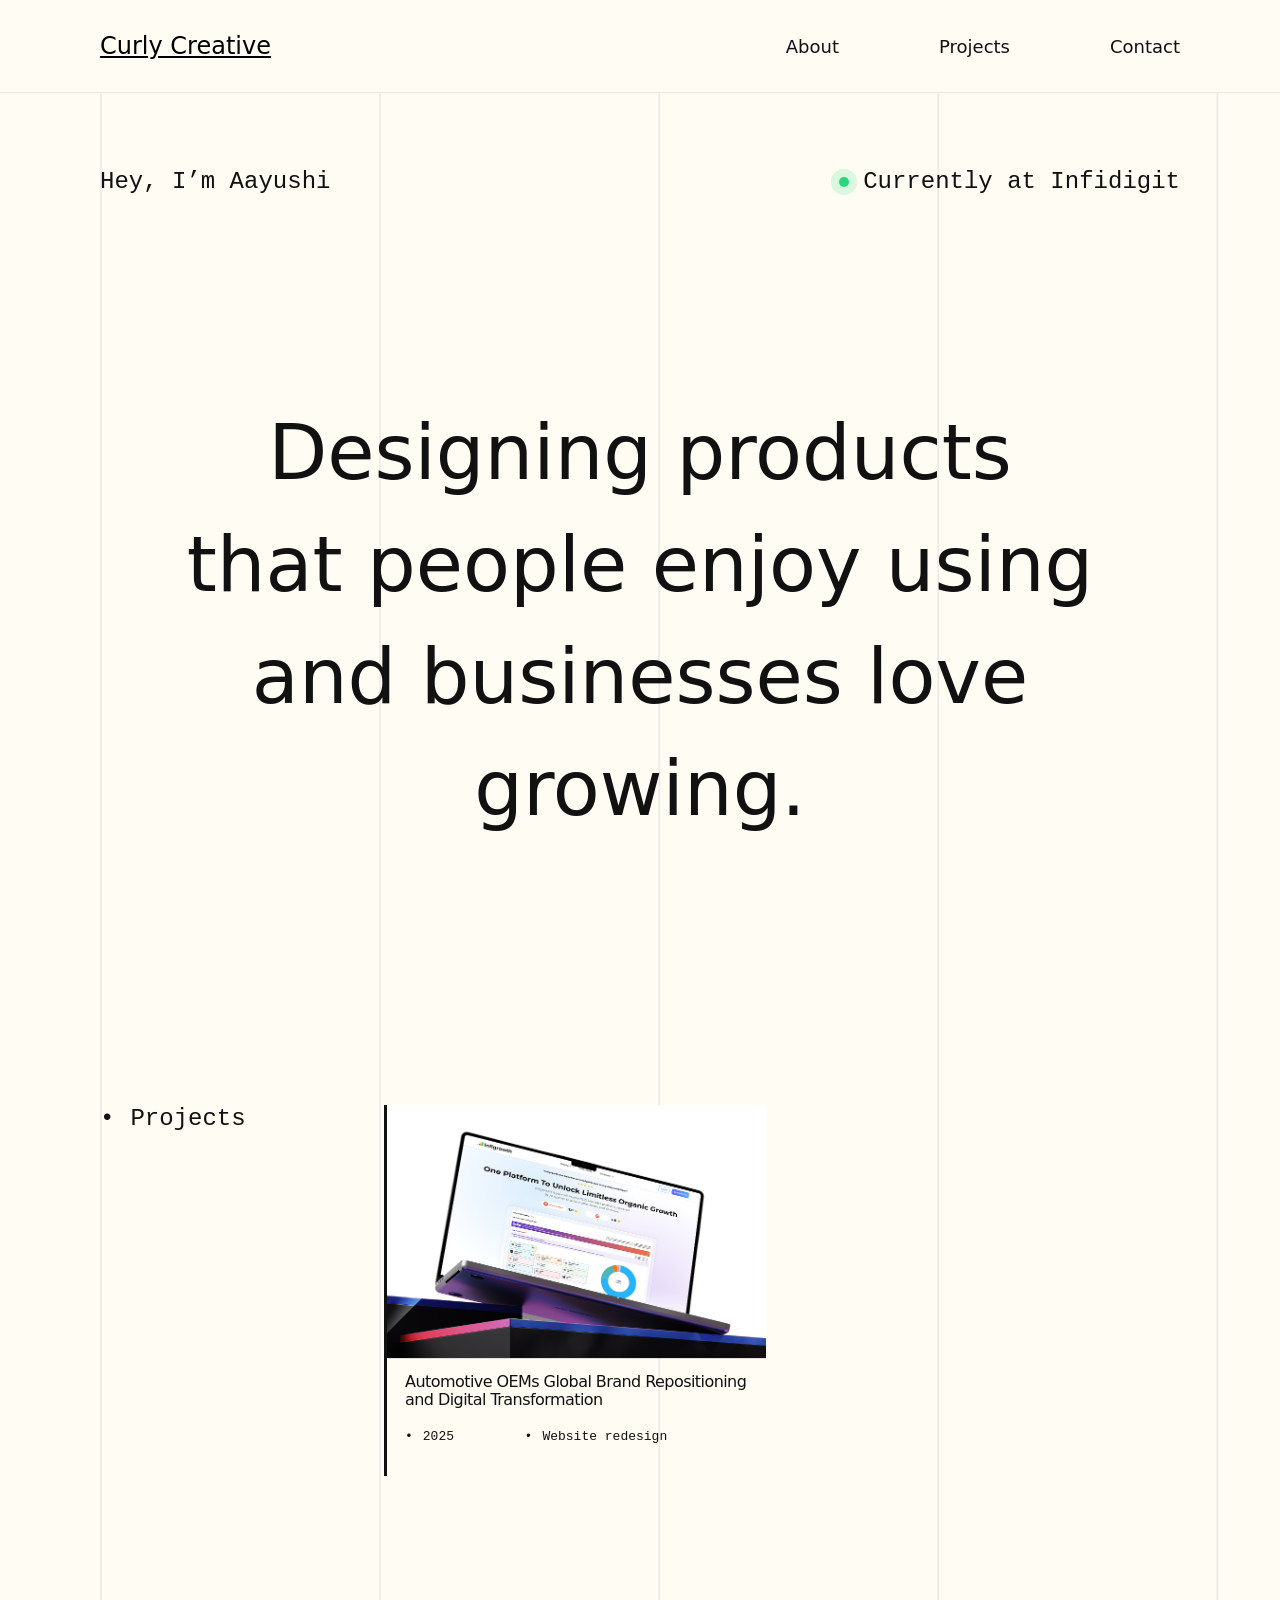
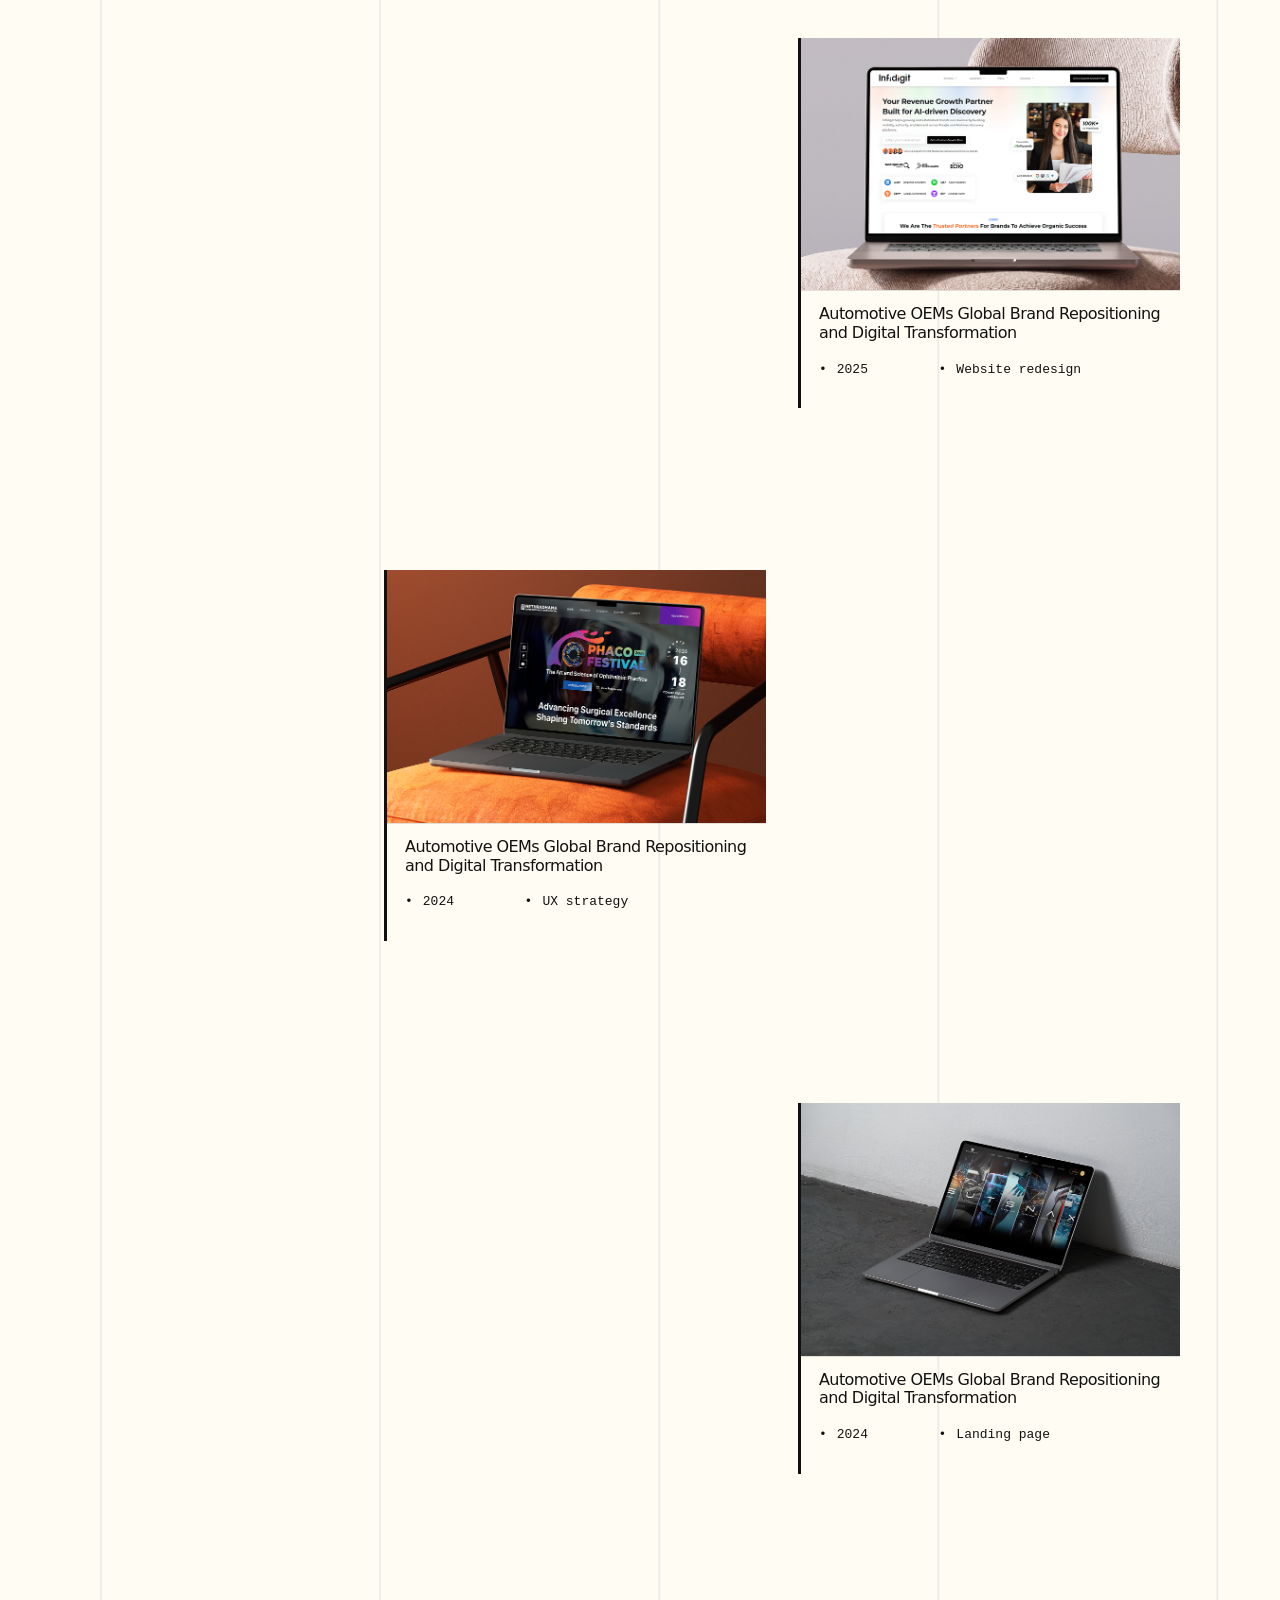
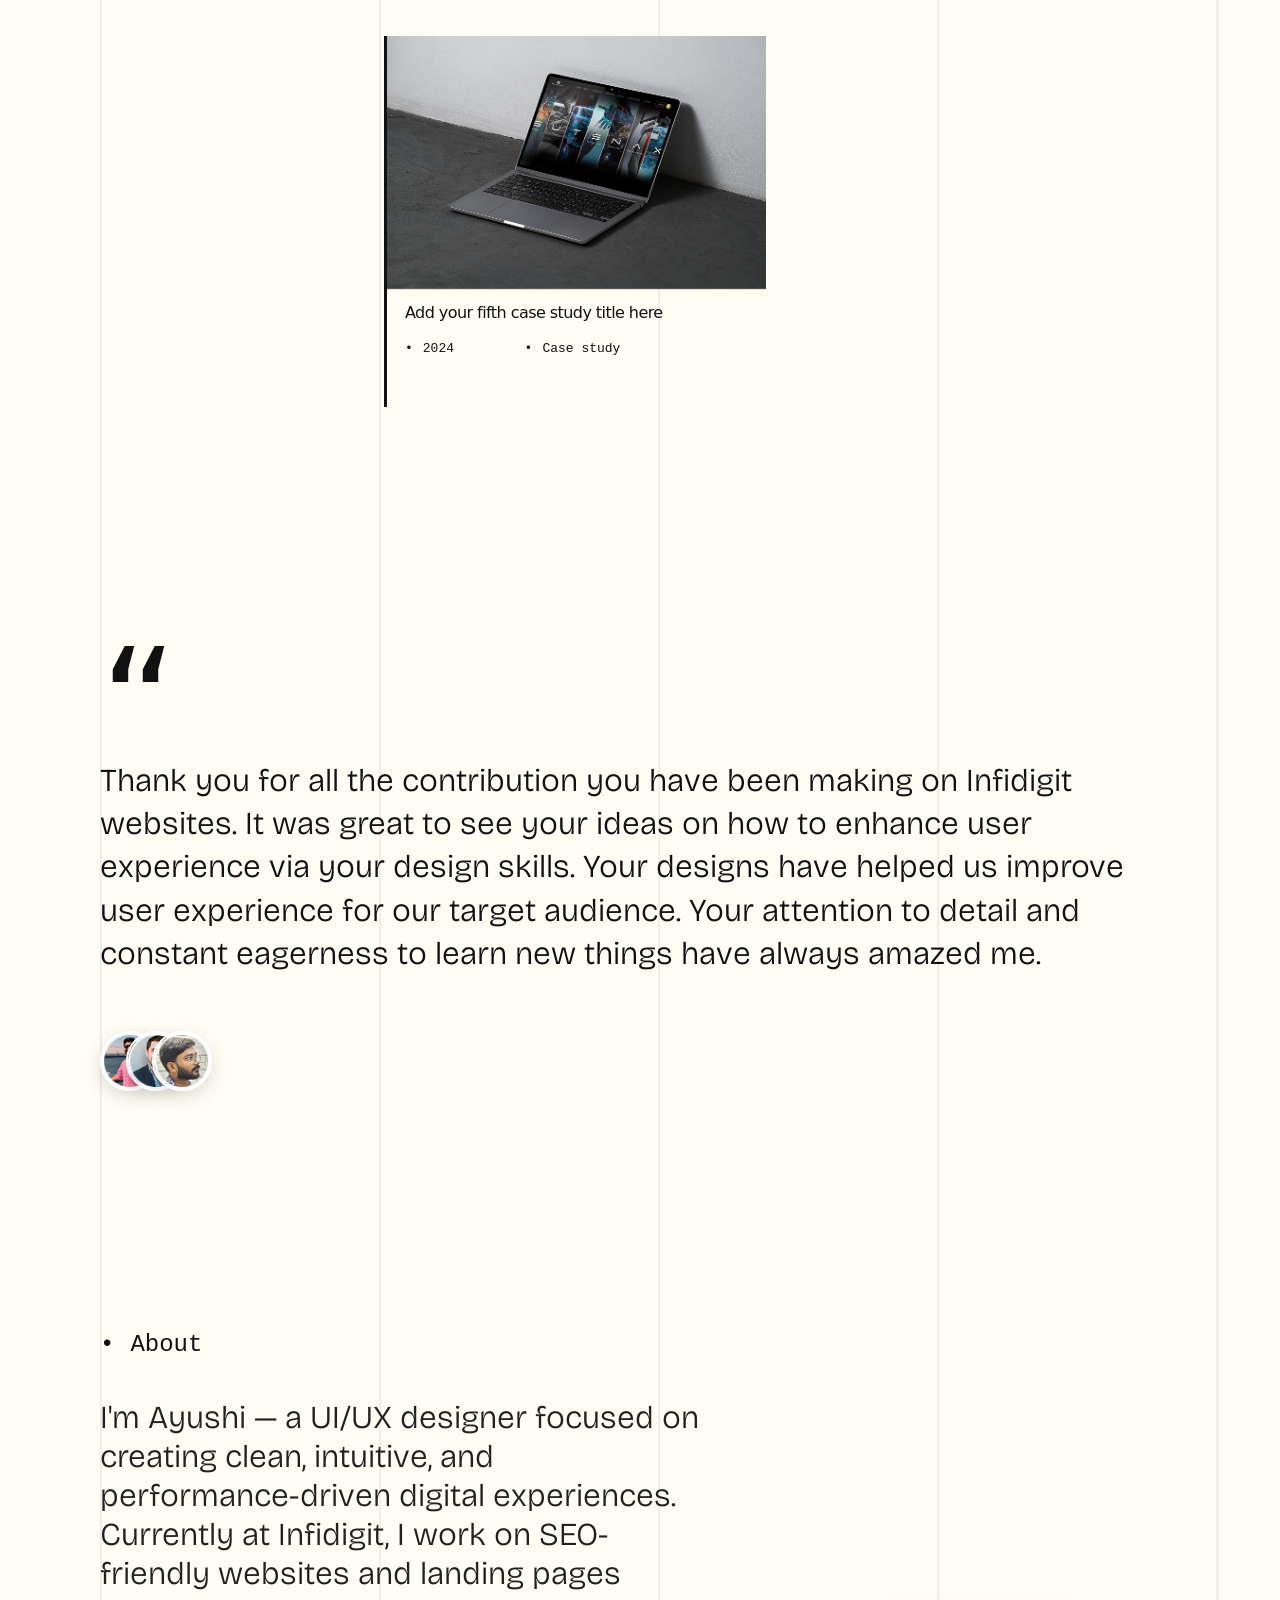
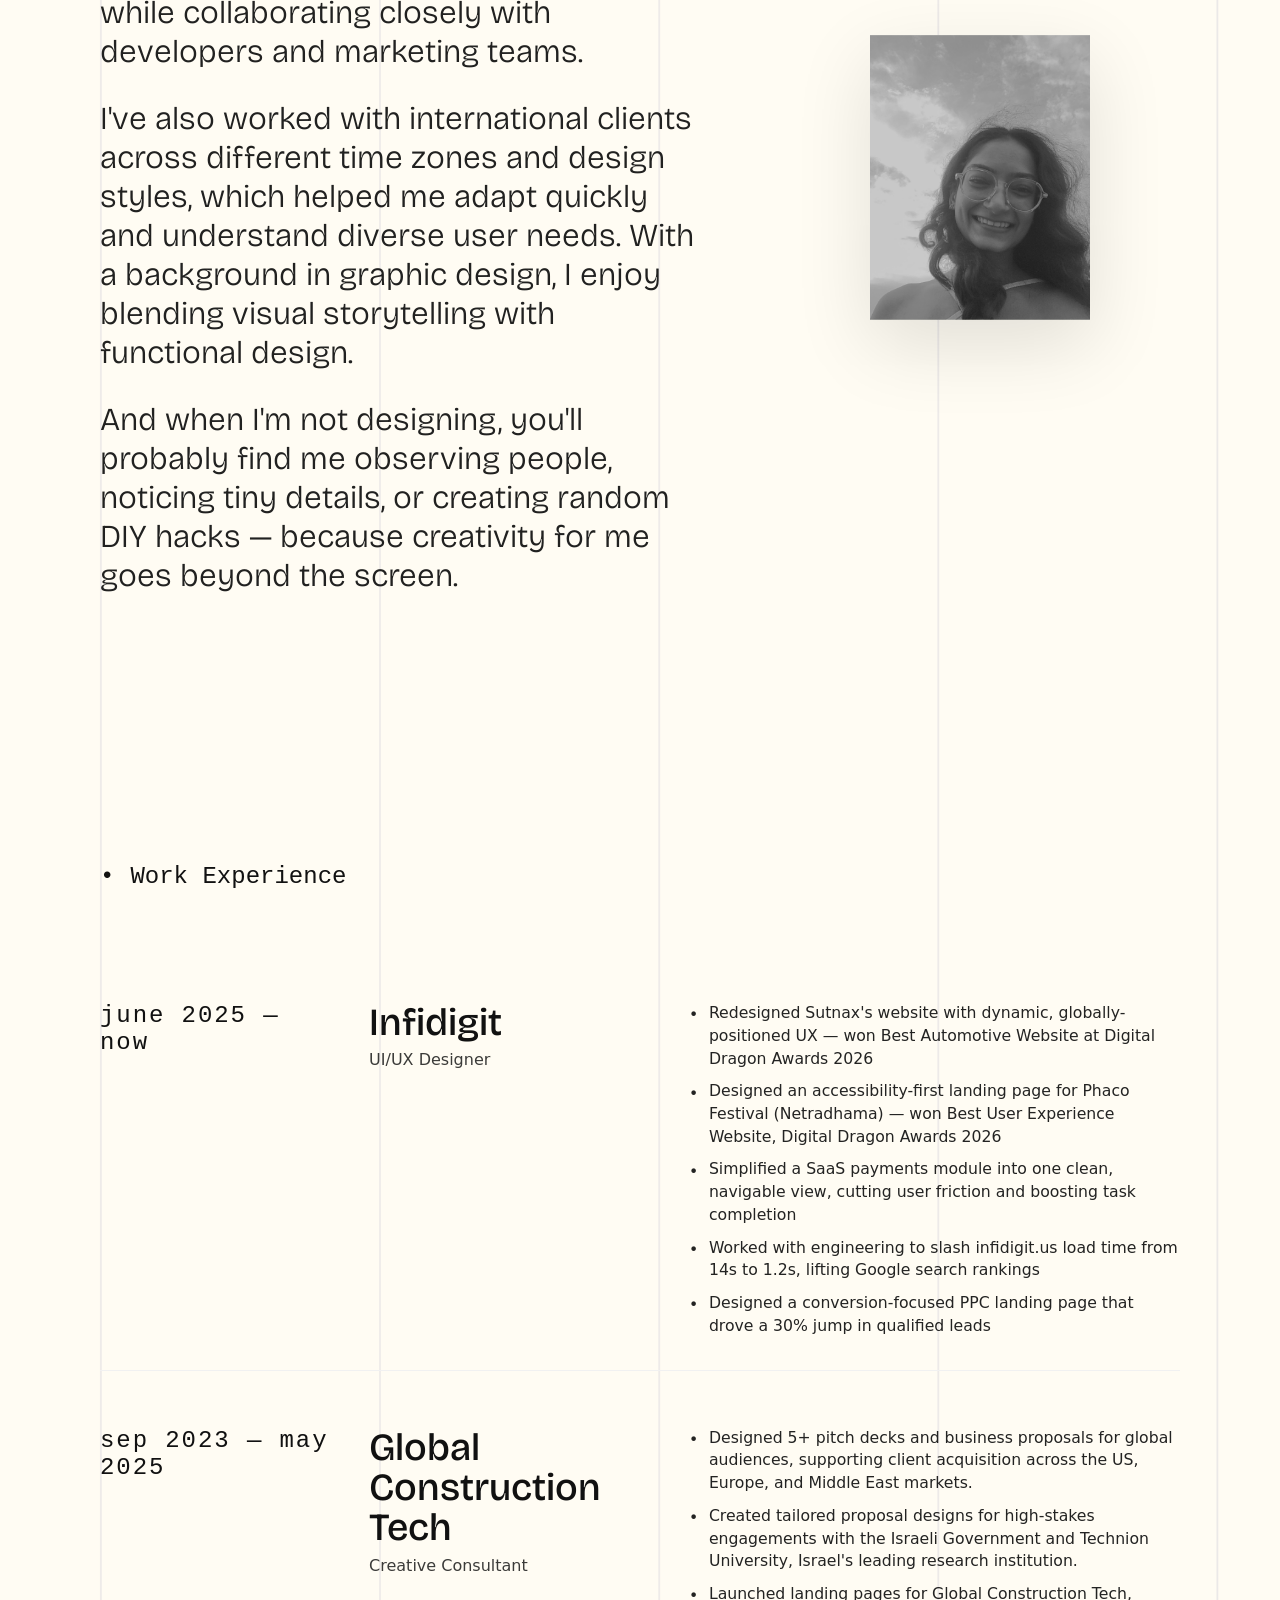
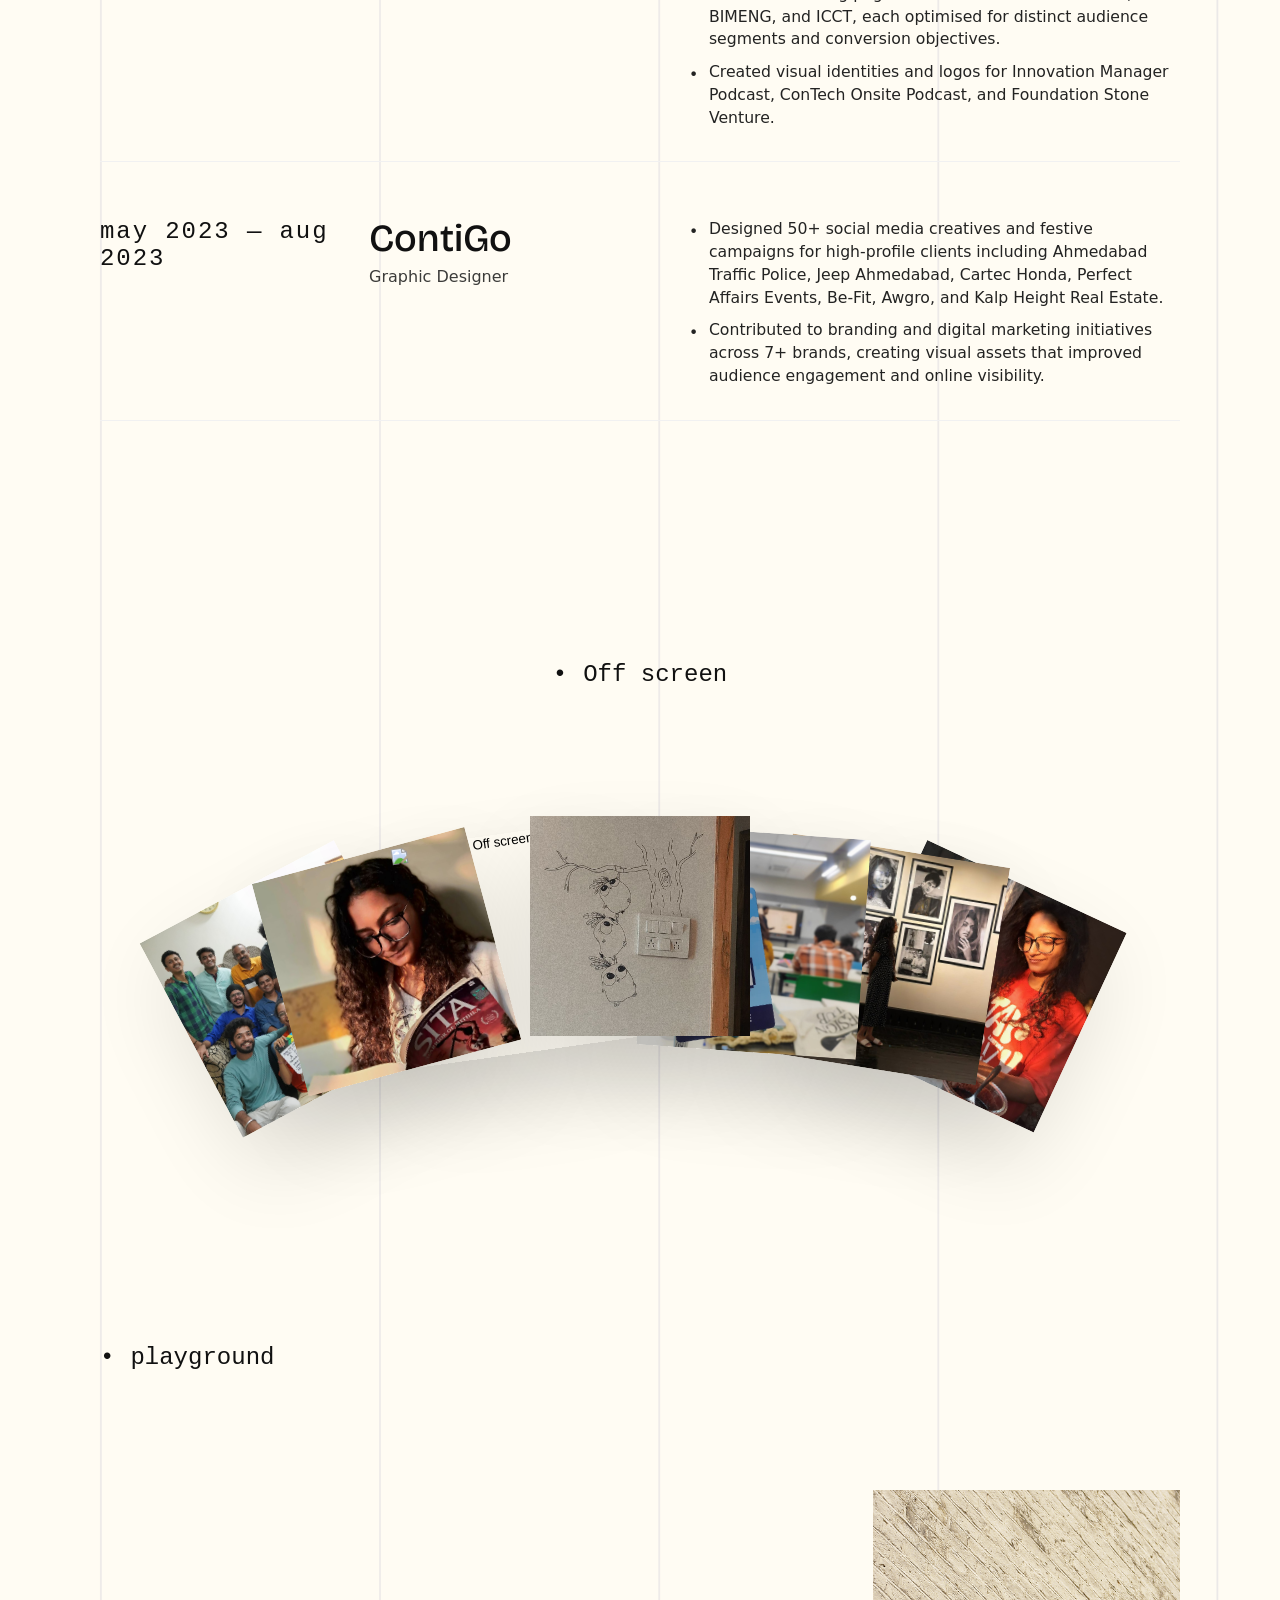
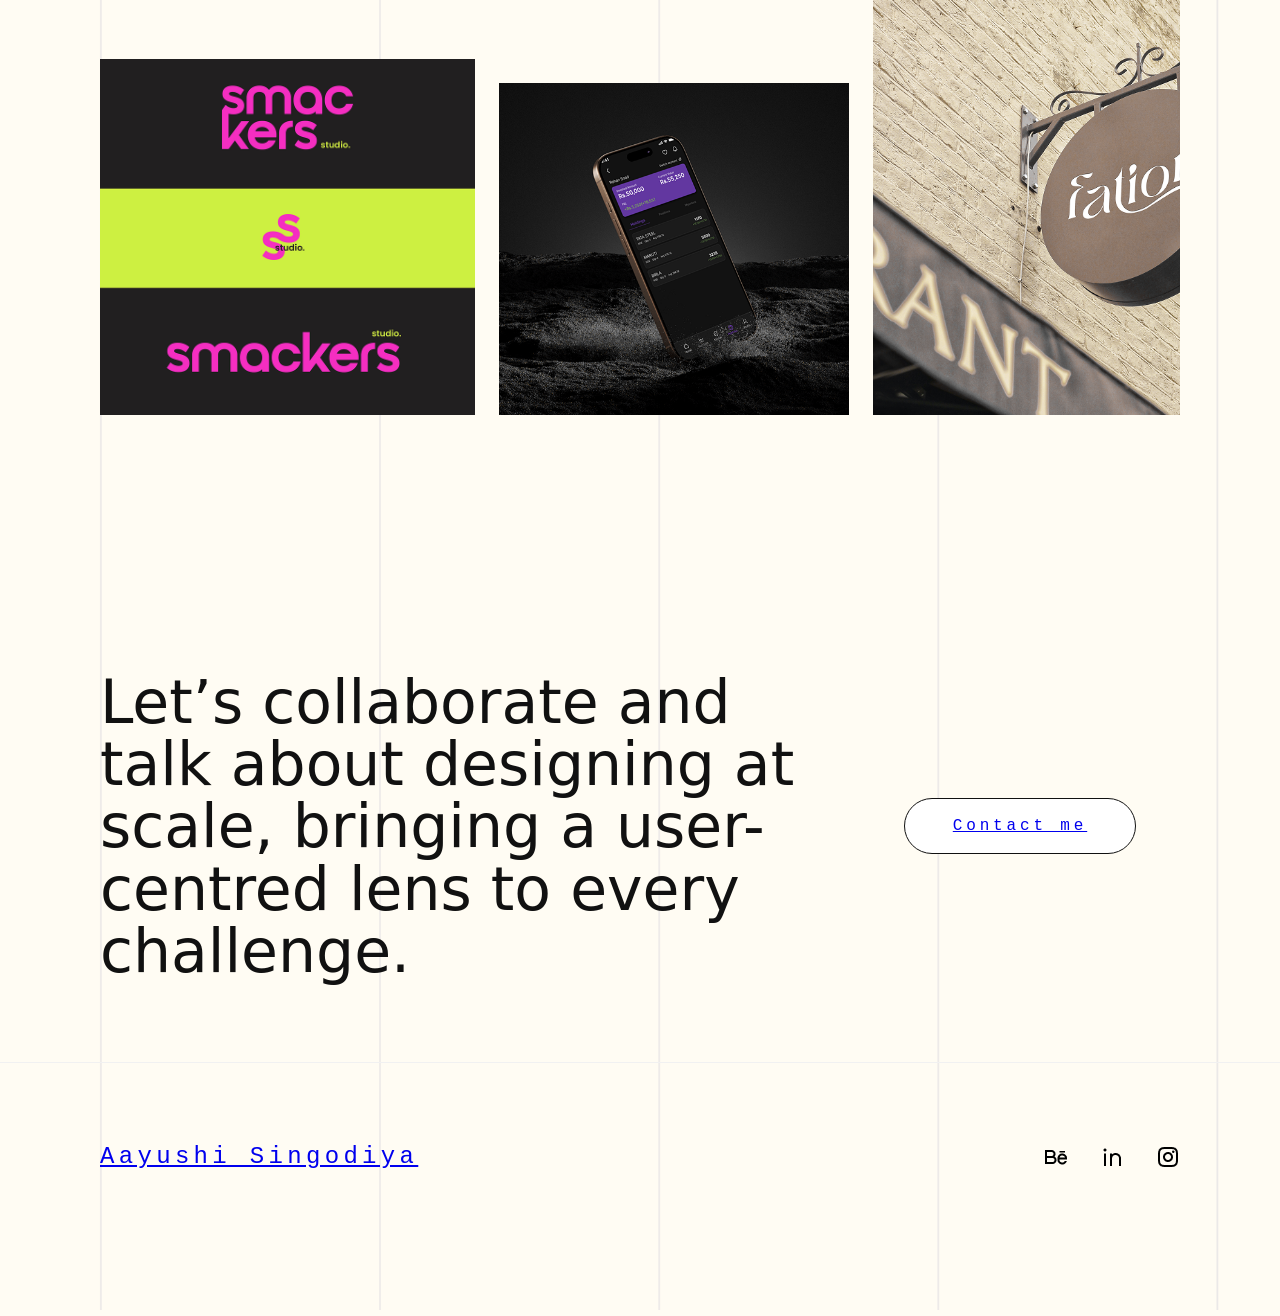
==== commit 8fd55b61: "Update index.html" ====
--- a/index.html
+++ b/index.html
@@ -166,9 +166,9 @@
         <div class="item-details"><ul><li>Designed 50+ social media creatives and festive campaigns for high-profile clients including Ahmedabad Traffic Police, Jeep Ahmedabad, Cartec Honda, Perfect Affairs Events, Be-Fit, Awgro, and Kalp Height Real Estate.</li><li>Contributed to branding and digital marketing initiatives across 7+ brands, creating visual assets that improved audience engagement and online visibility.</li></ul></div>
       </div>
     </div>
-    <div class="resume-download-row">
+    <!-- <div class="resume-download-row">
       <button type="button" class="resume-download-btn">Download Resume</button>
-    </div>
+    </div> -->
   </section>
 
   <section class="offscreen">
@@ -207,7 +207,7 @@
   </section>
   <section class="contact" id="contact">
     <div class="contact-copy"><h2>Let’s collaborate and talk about designing at scale, bringing a user-centred lens to every challenge.</h2></div>
-    <button type="button">Contact me</button>
+    <button type="button"><a href="mailto:itsmeaayushisingodiya@gmail.com">Contact me</button>
   </section>
 </main>
 <footer class="site-footer">
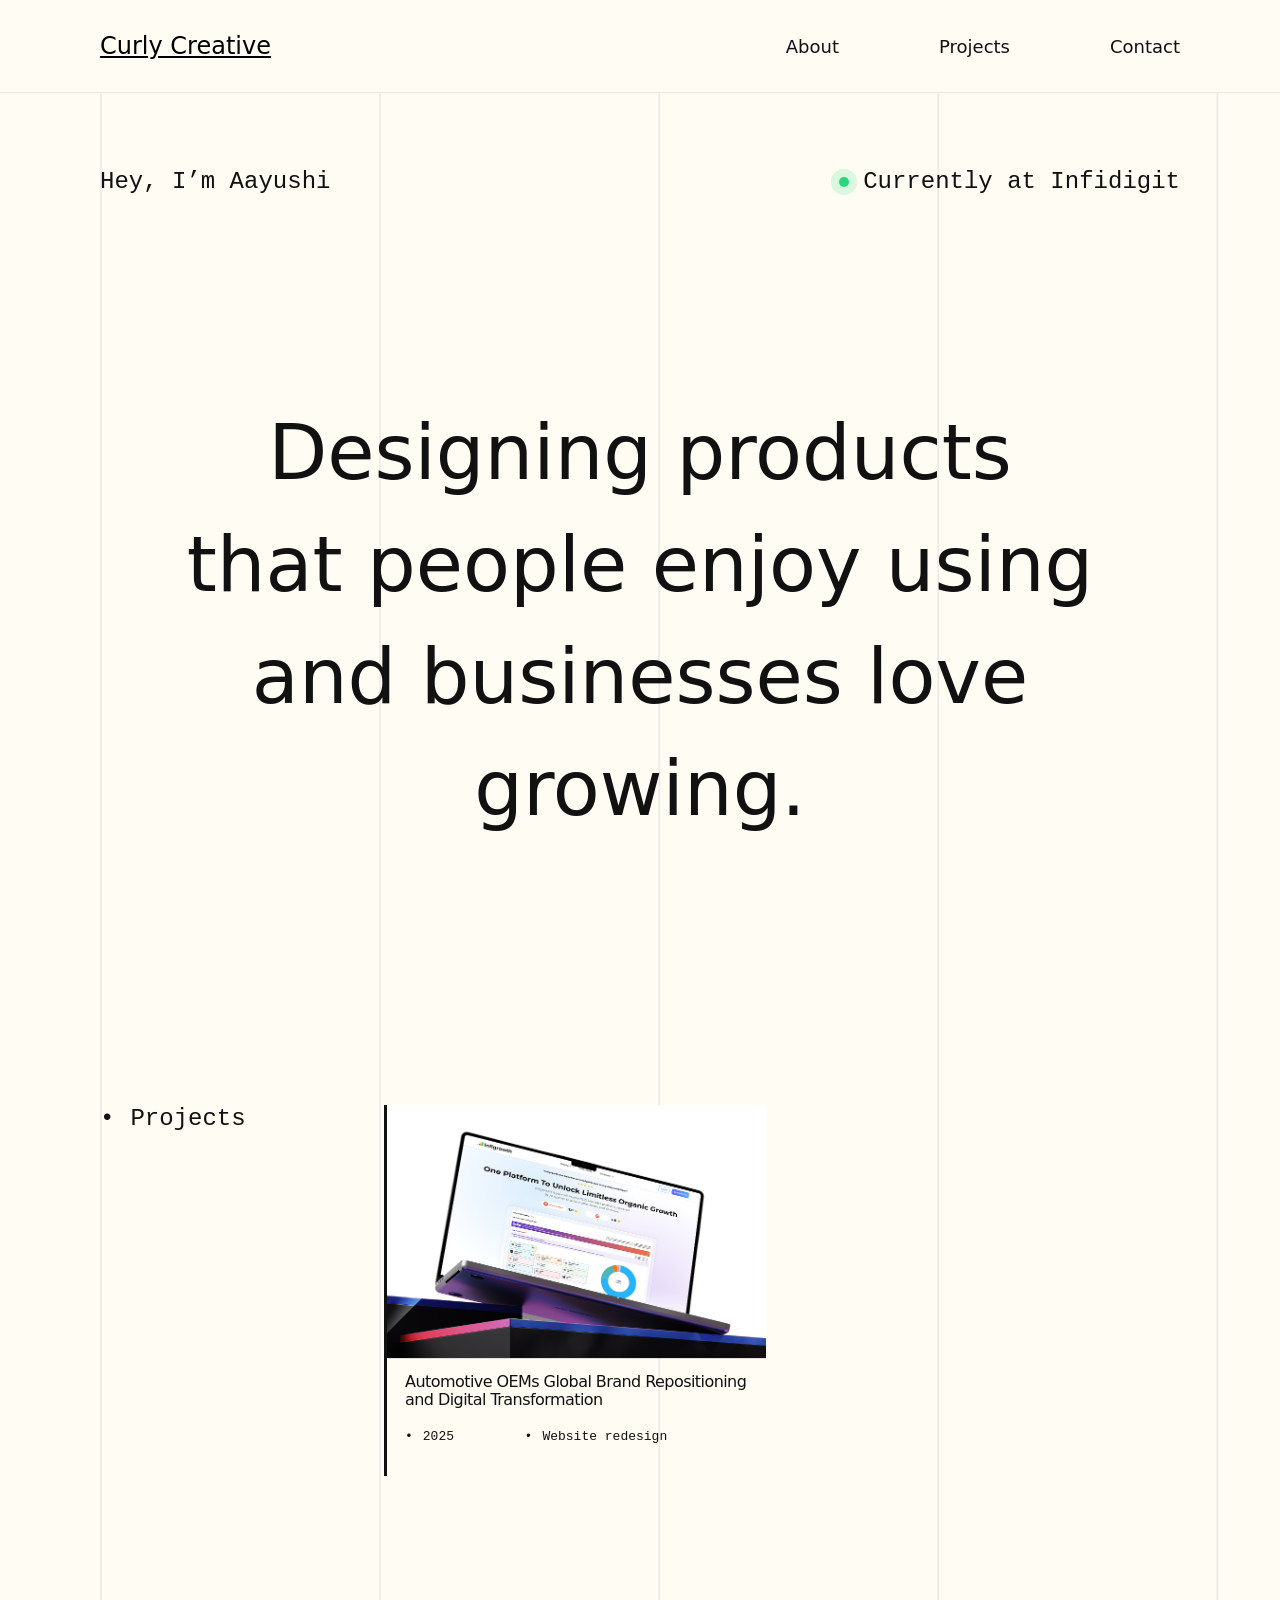
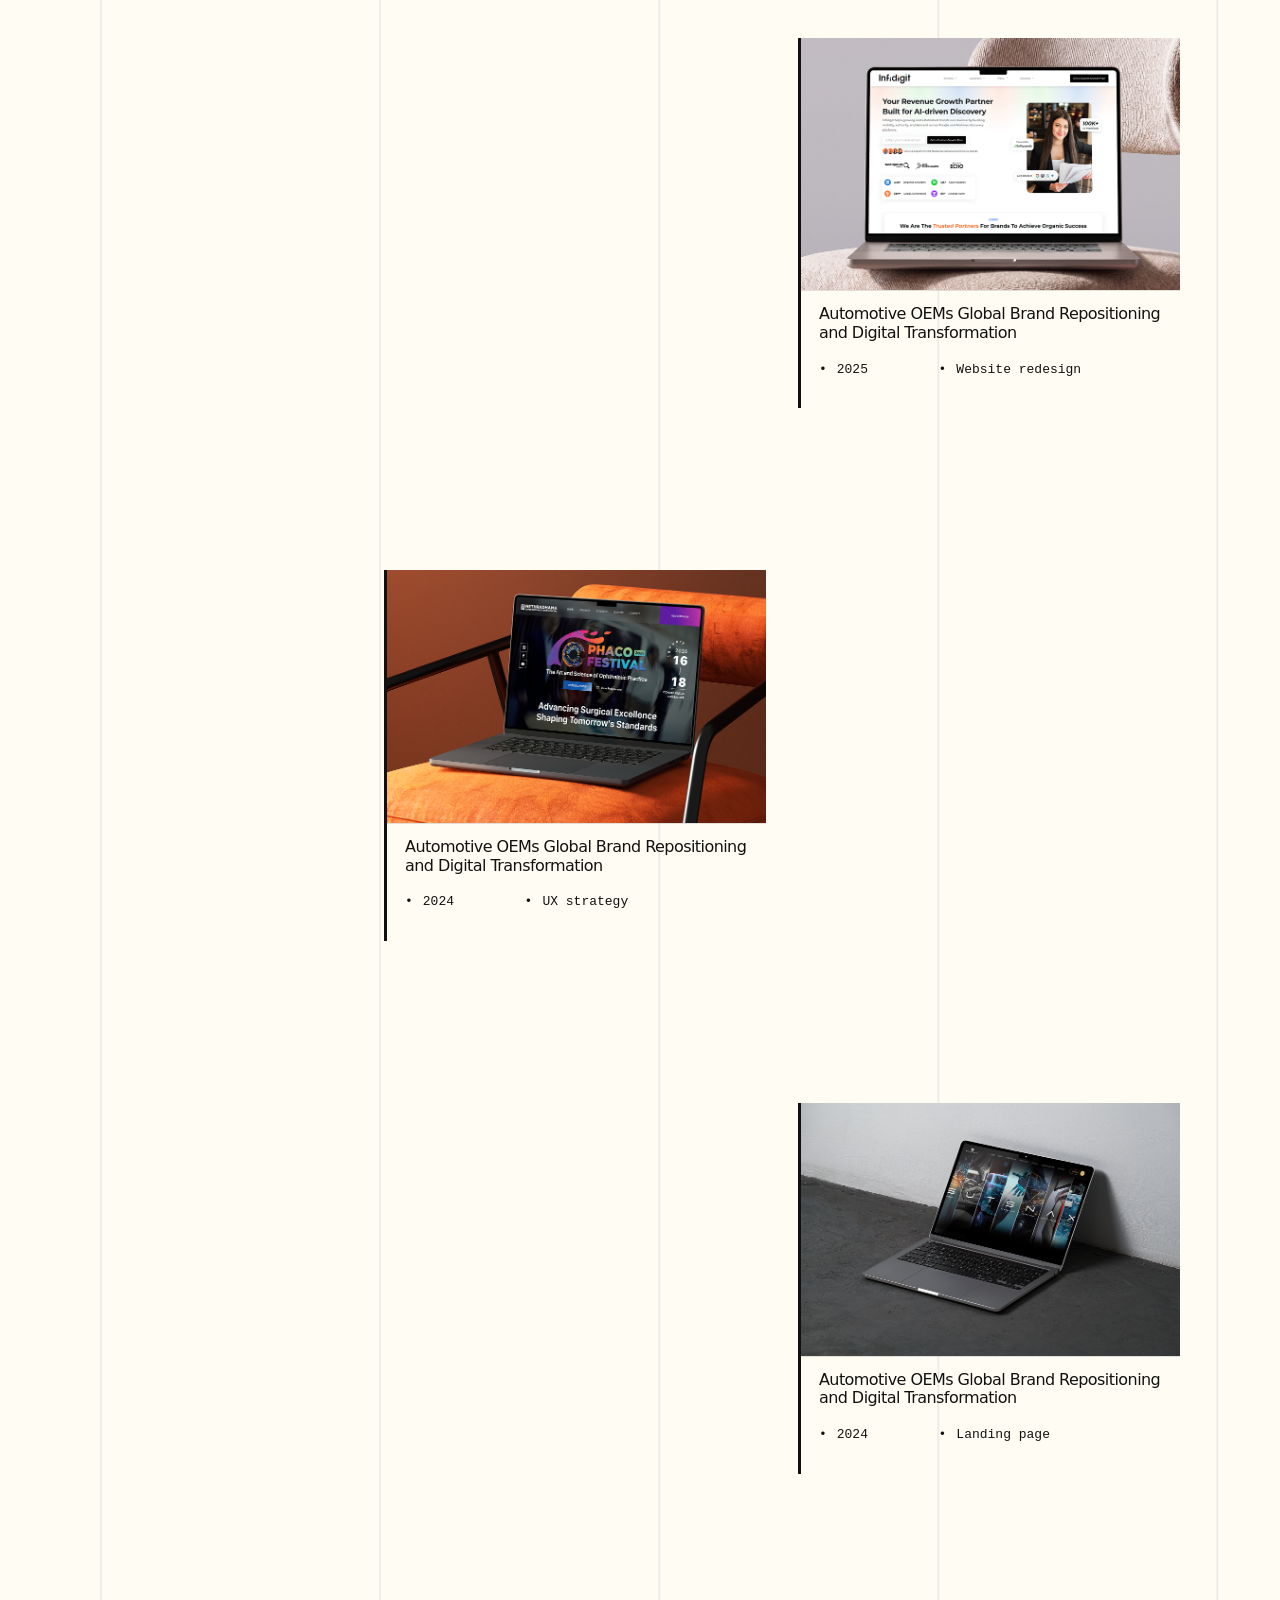
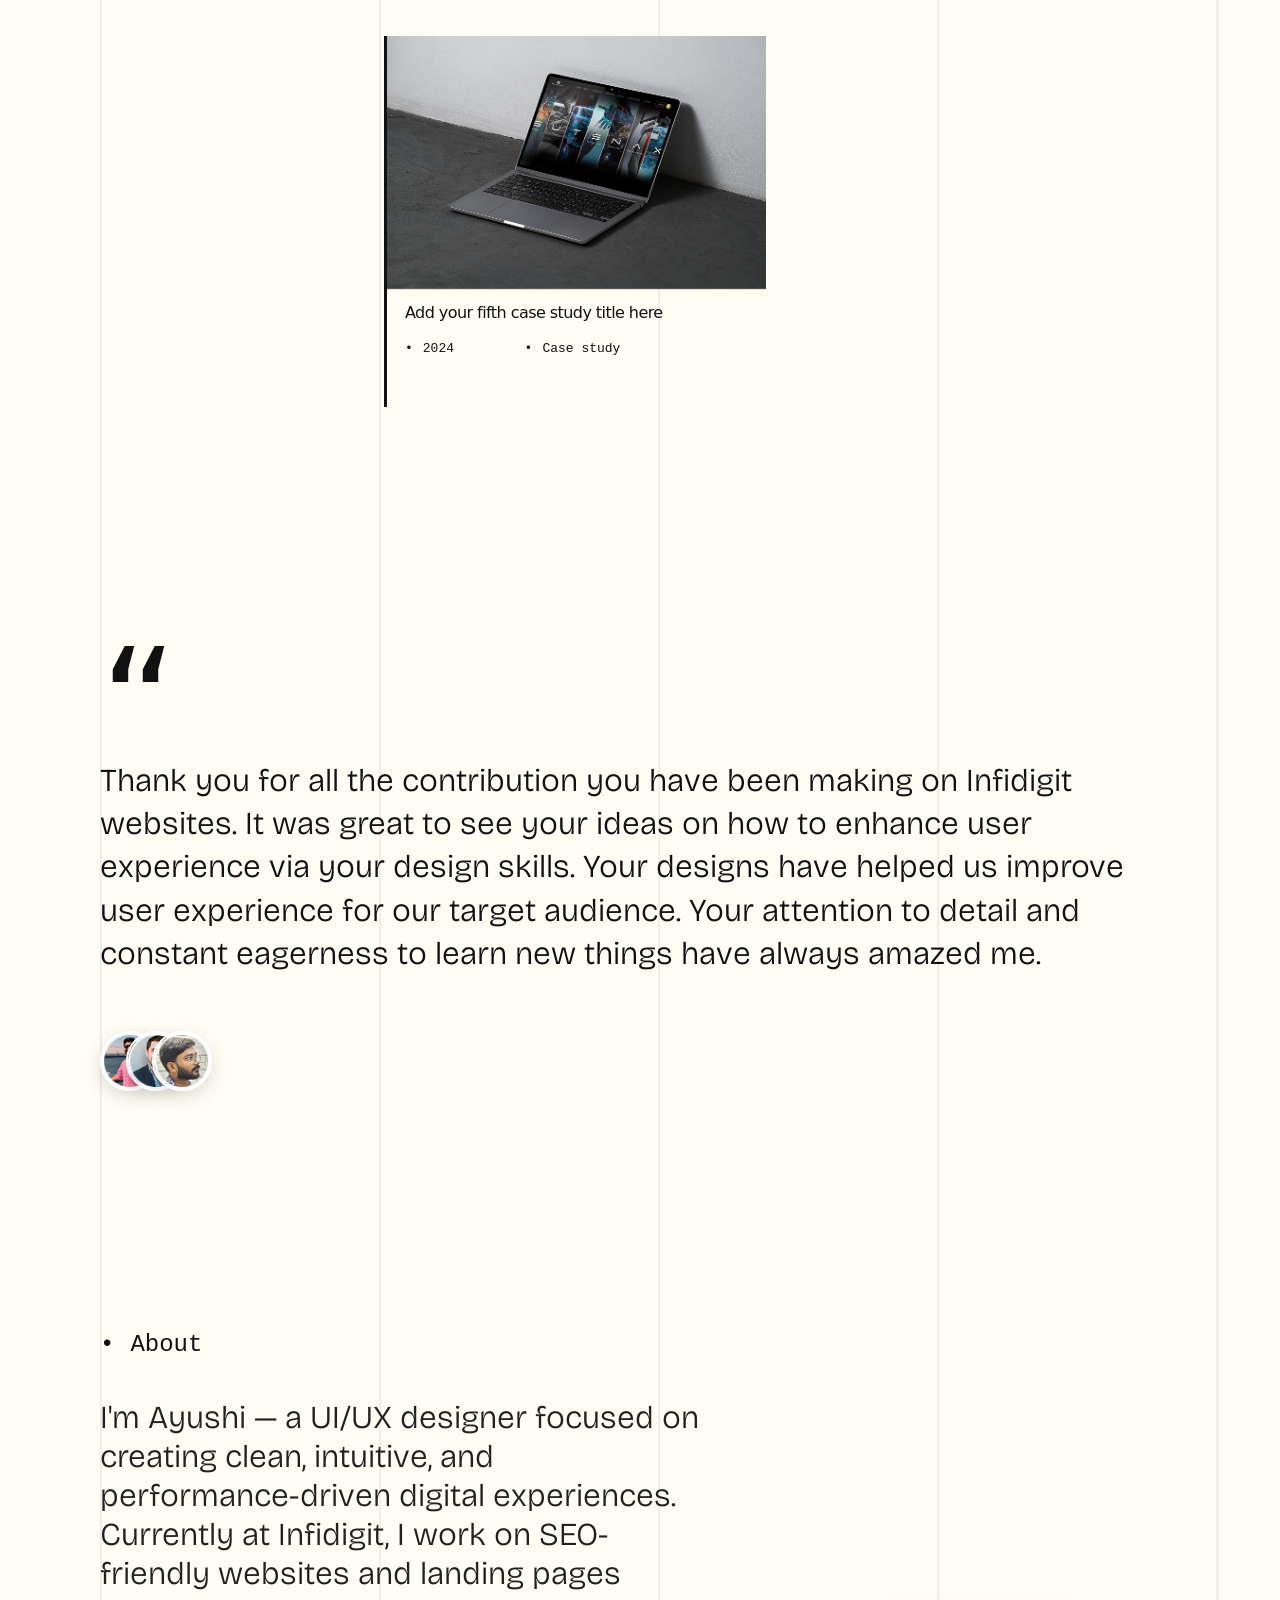
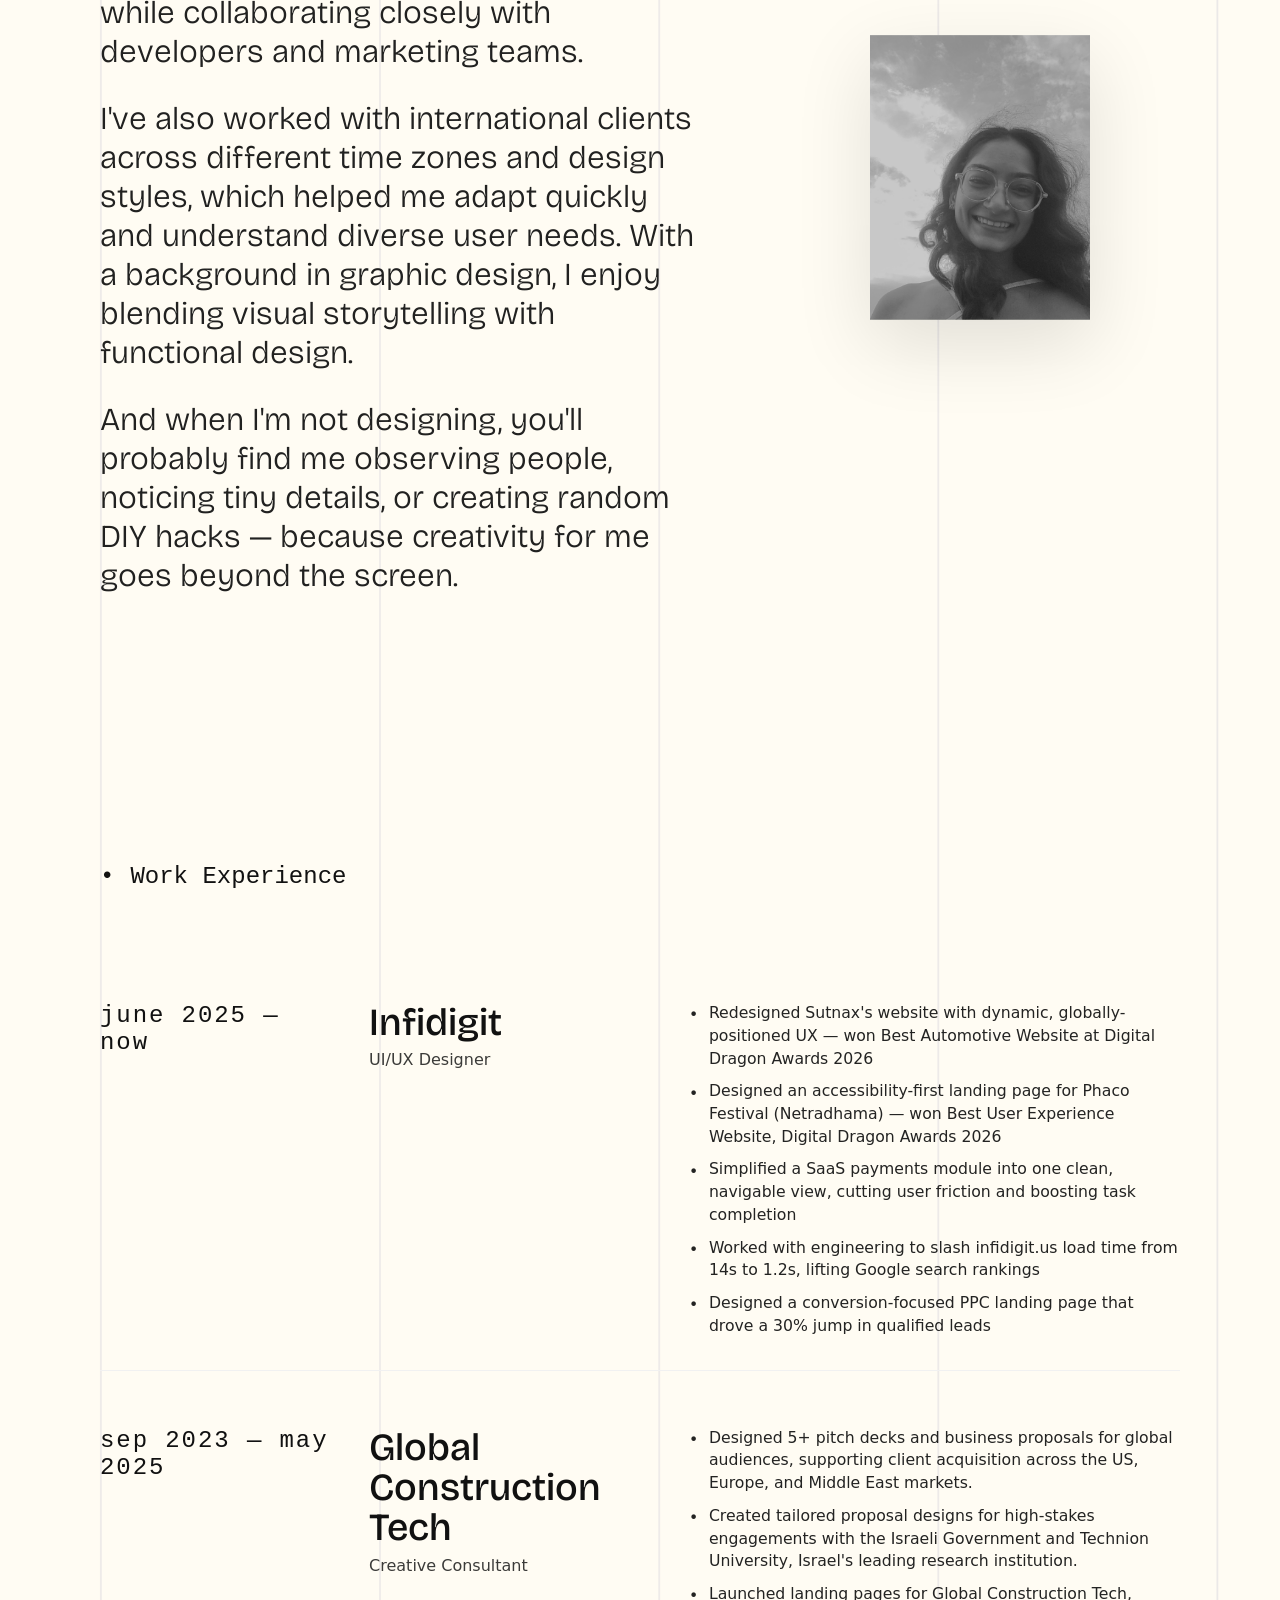
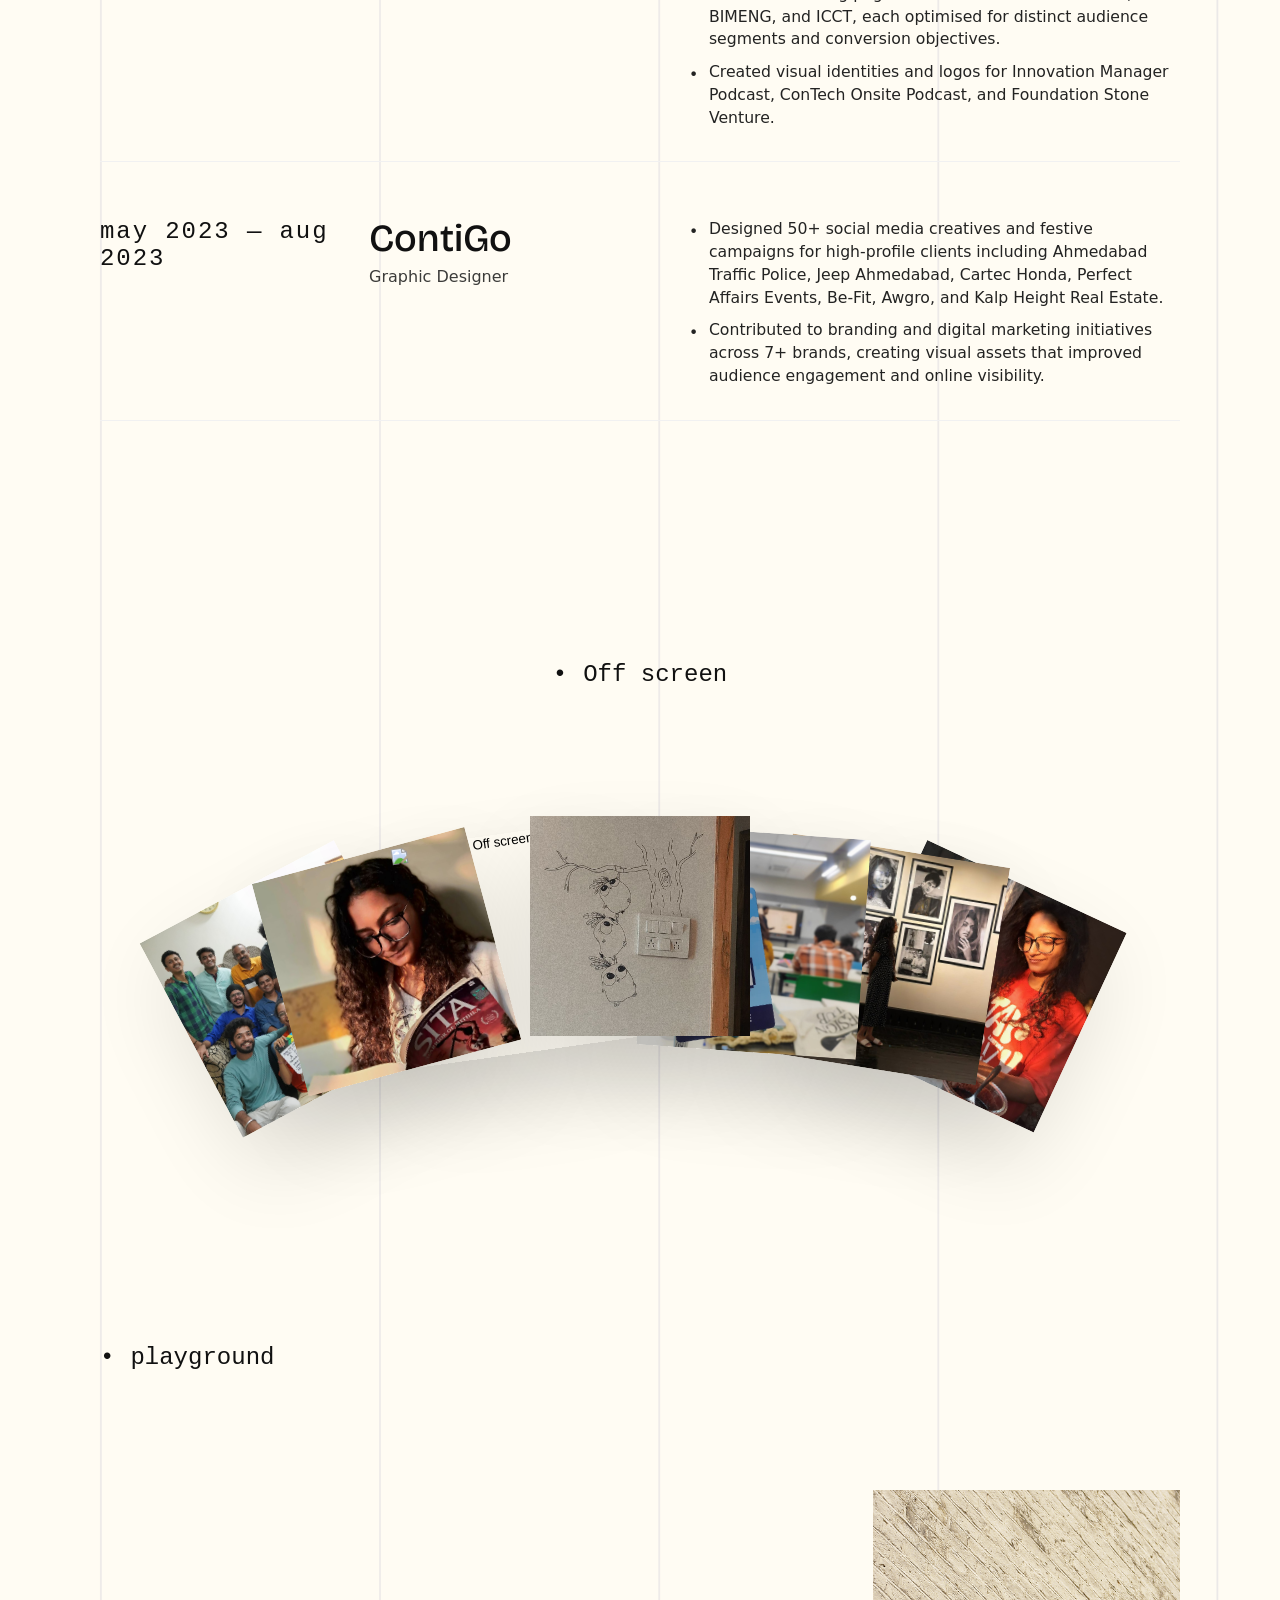
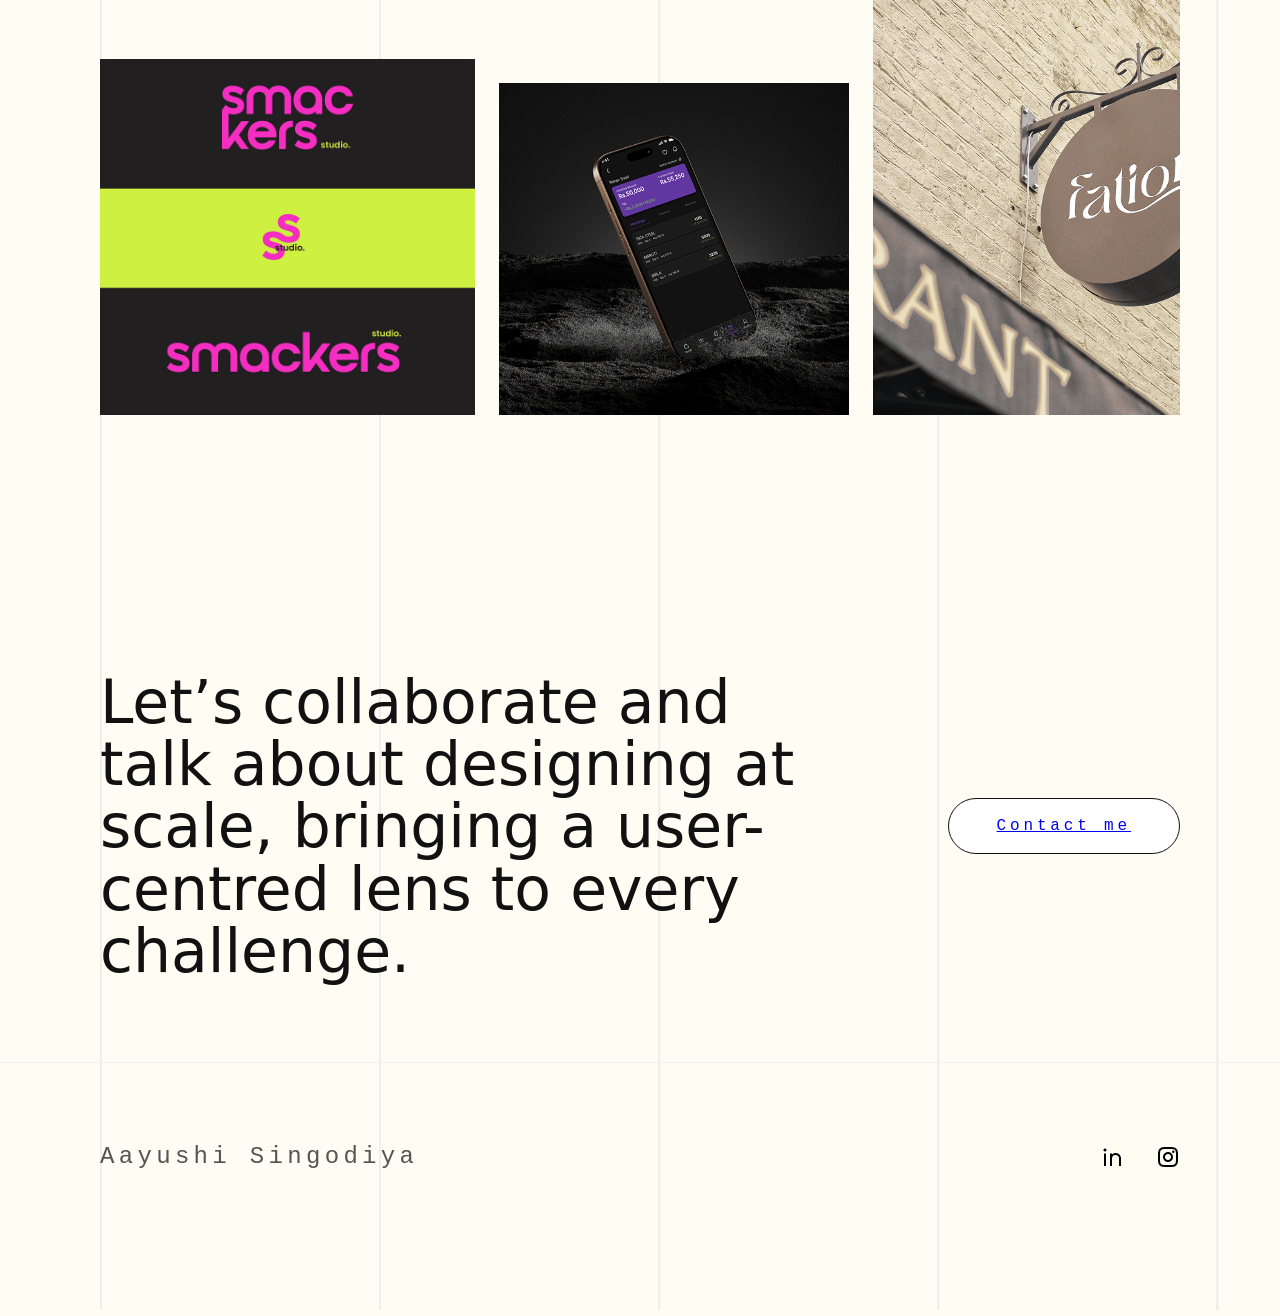
==== commit 12143a24: "Fix contact button and update footer links Updated contact button to correctly wrap the link in an a" ====
--- a/index.html
+++ b/index.html
@@ -207,15 +207,15 @@
   </section>
   <section class="contact" id="contact">
     <div class="contact-copy"><h2>Let’s collaborate and talk about designing at scale, bringing a user-centred lens to every challenge.</h2></div>
-    <button type="button"><a href="mailto:itsmeaayushisingodiya@gmail.com">Contact me</button>
+    <button type="button"><a href="mailto:itsmeaayushisingodiya@gmail.com">Contact me</a></button>
   </section>
 </main>
 <footer class="site-footer">
   <p>Aayushi Singodiya</p>
   <div class="footer-links">
-    <a href="#"><img loading="lazy" decoding="async" src="https://itsmeaayushi.github.io/portfolio/assets/behance-line.png" alt="behance icon"></a>
-    <a href="#"><img loading="lazy" decoding="async" src="https://itsmeaayushi.github.io/portfolio/assets/linkedin-line.png" alt="linkedin icon"></a>
-    <a href="#"><img loading="lazy" decoding="async" src="https://itsmeaayushi.github.io/portfolio/assets/instagram-line.png" alt="instagram icon"></a>
+    <!-- <a href="#"><img loading="lazy" decoding="async" src="https://itsmeaayushi.github.io/portfolio/assets/behance-line.png" alt="behance icon"></a> -->
+    <a href="https://www.linkedin.com/in/aayushi-singodiya-550233246/"><img loading="lazy" decoding="async" src="https://itsmeaayushi.github.io/portfolio/assets/linkedin-line.png" alt="linkedin icon"></a>
+    <a href="https://www.behance.net/aayushisingodi"><img loading="lazy" decoding="async" src="https://itsmeaayushi.github.io/portfolio/assets/instagram-line.png" alt="instagram icon"></a>
   </div>
 </footer>
 </body>
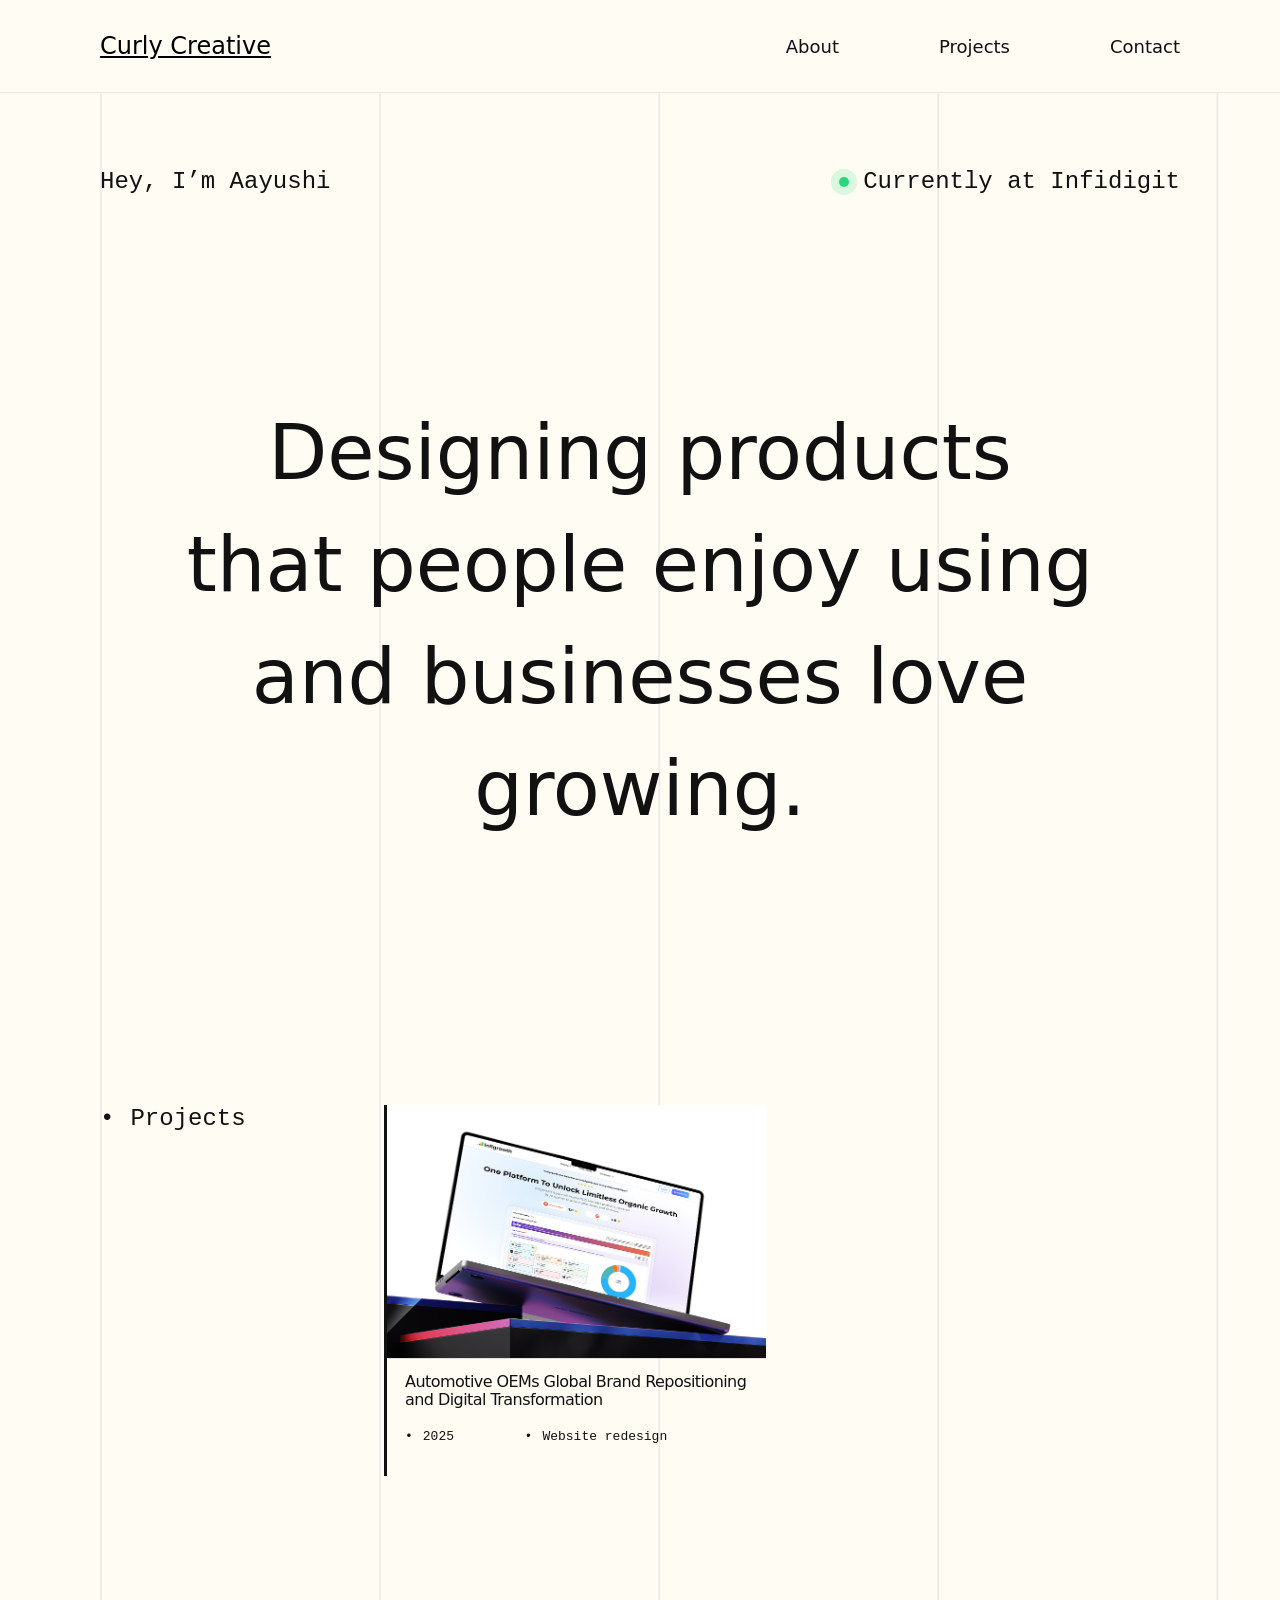
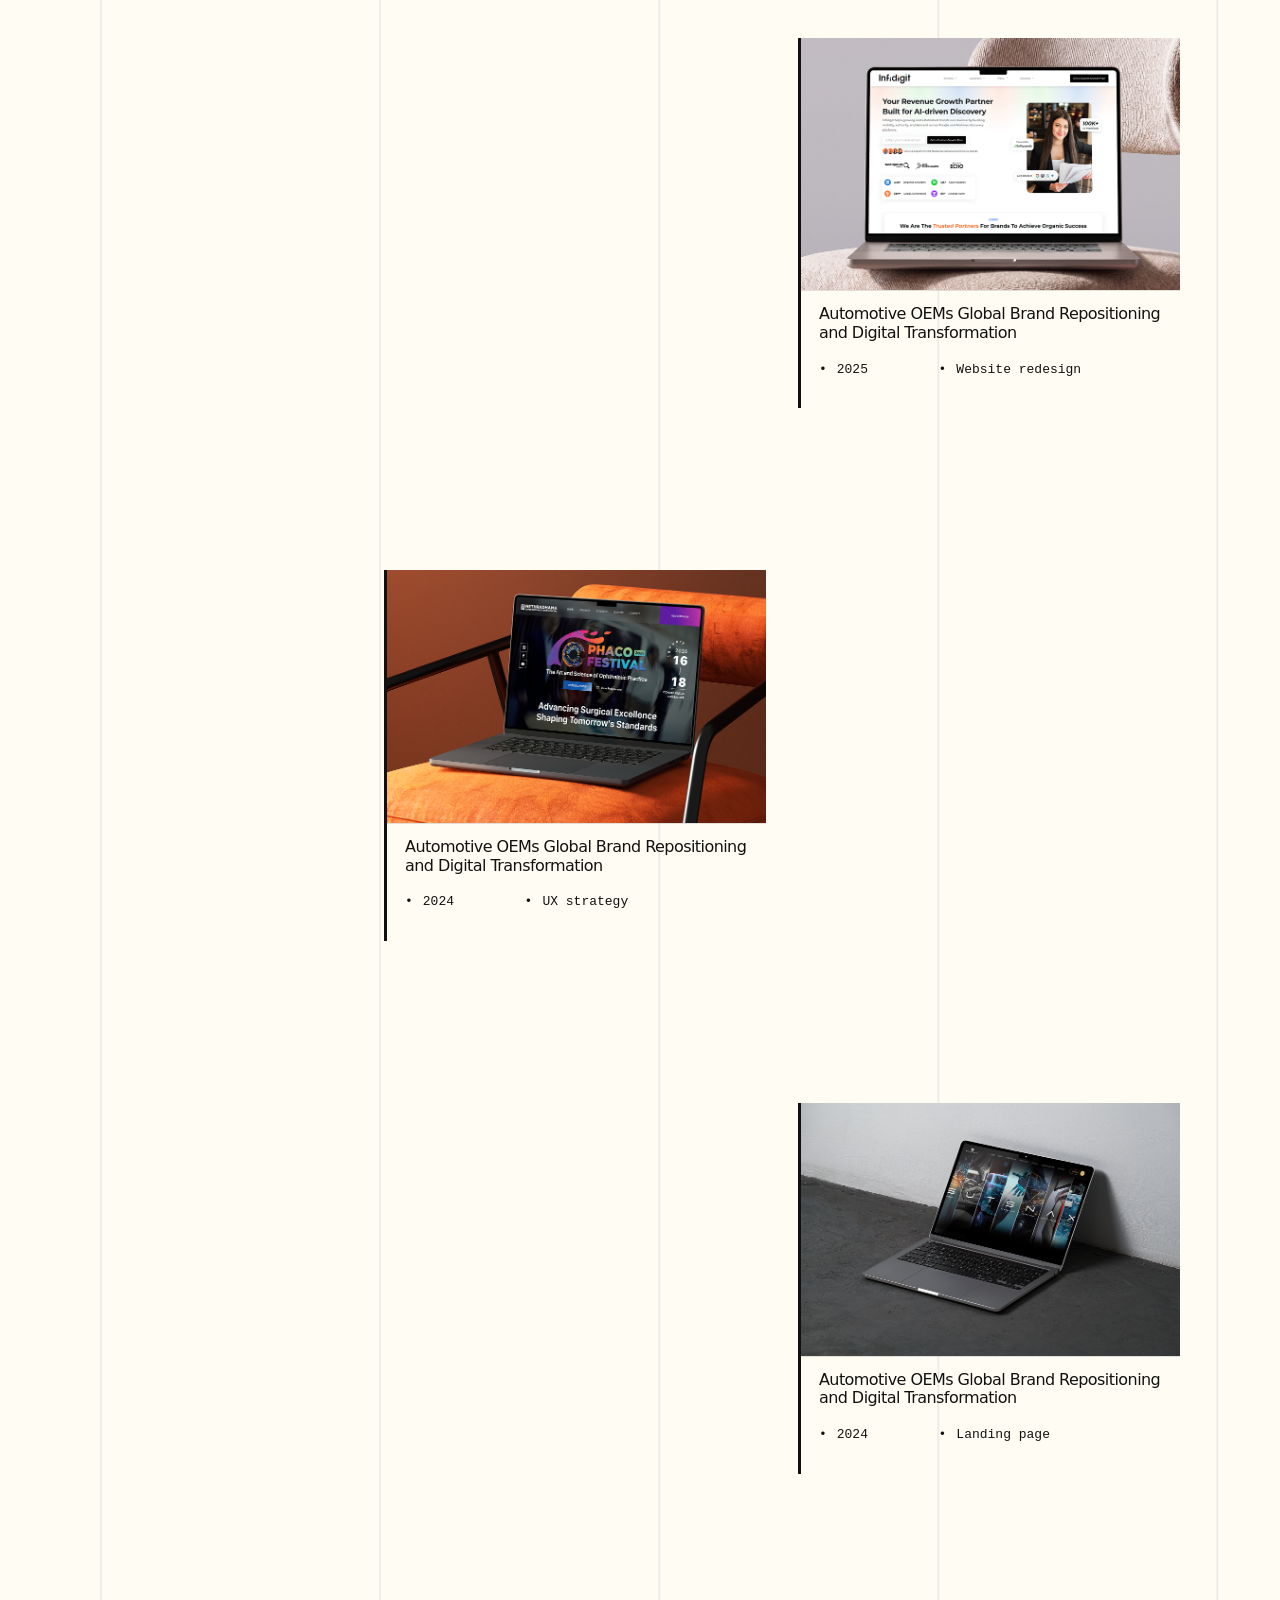
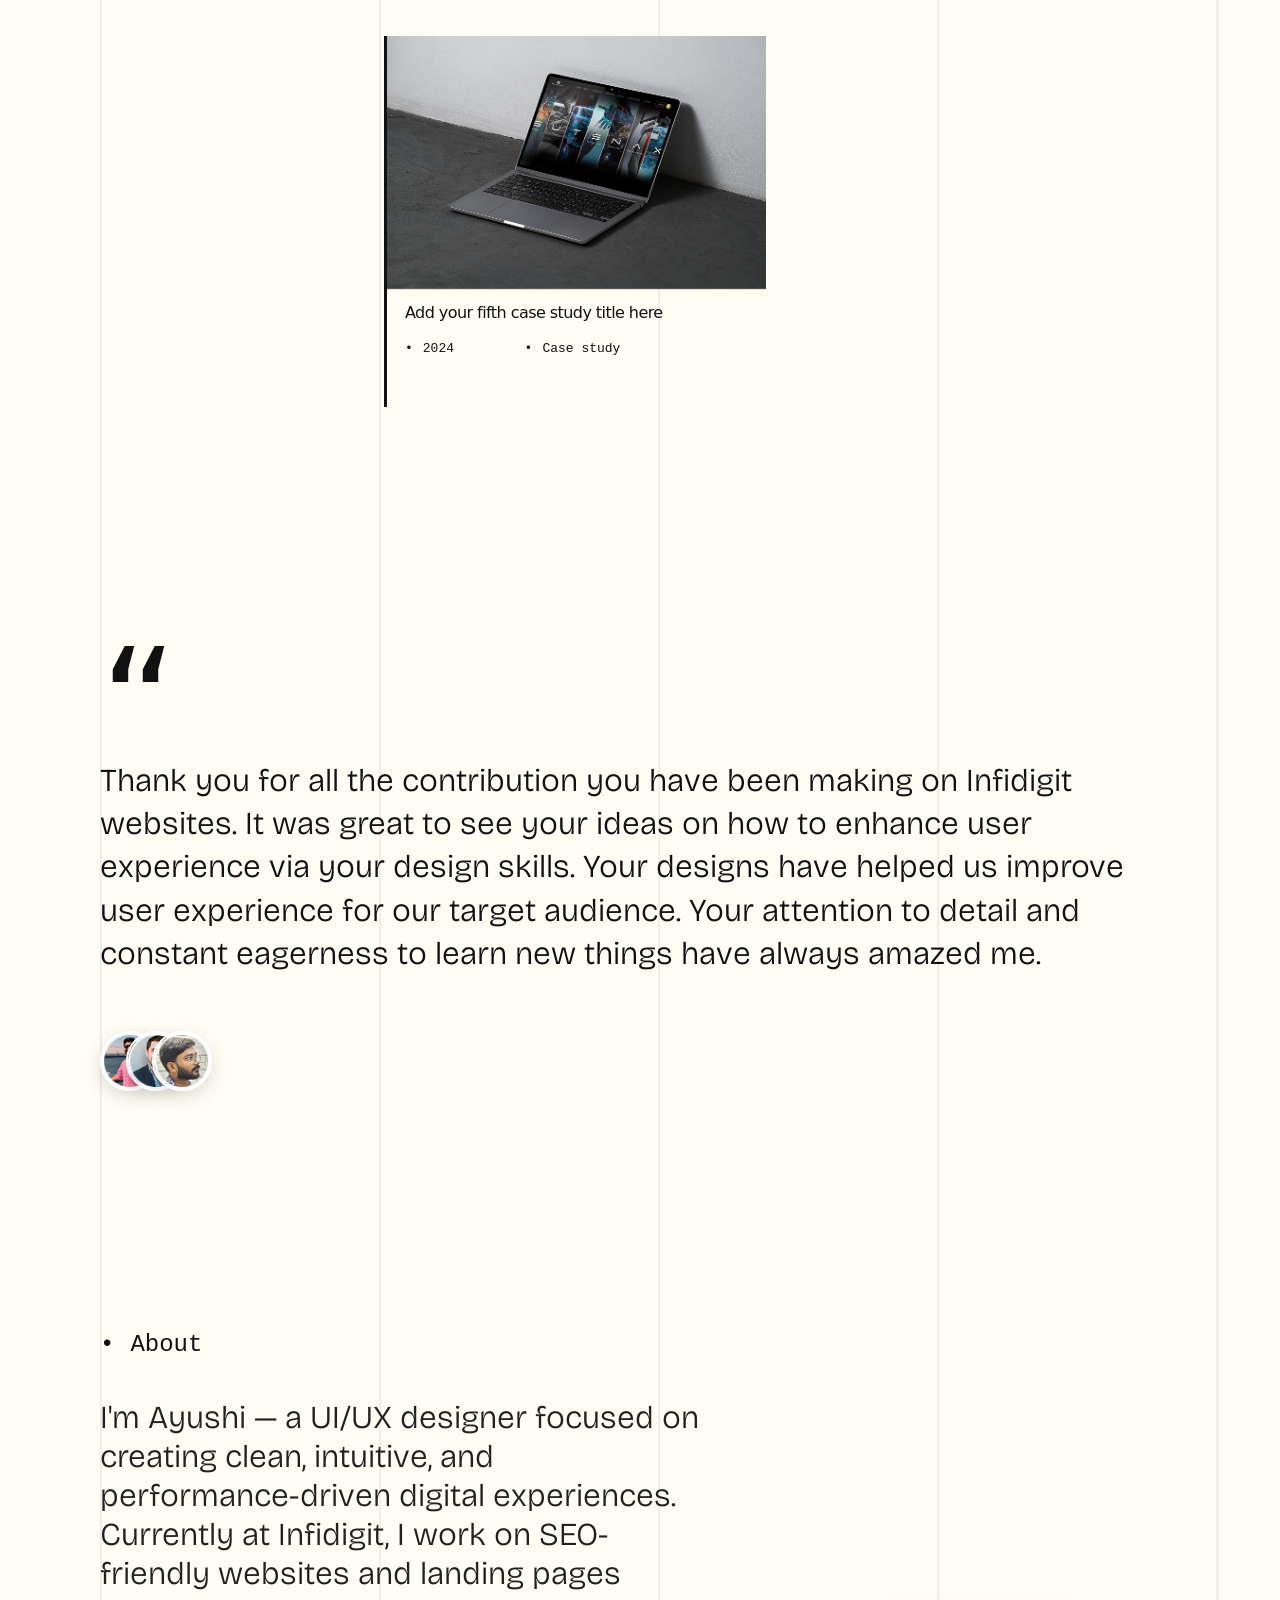
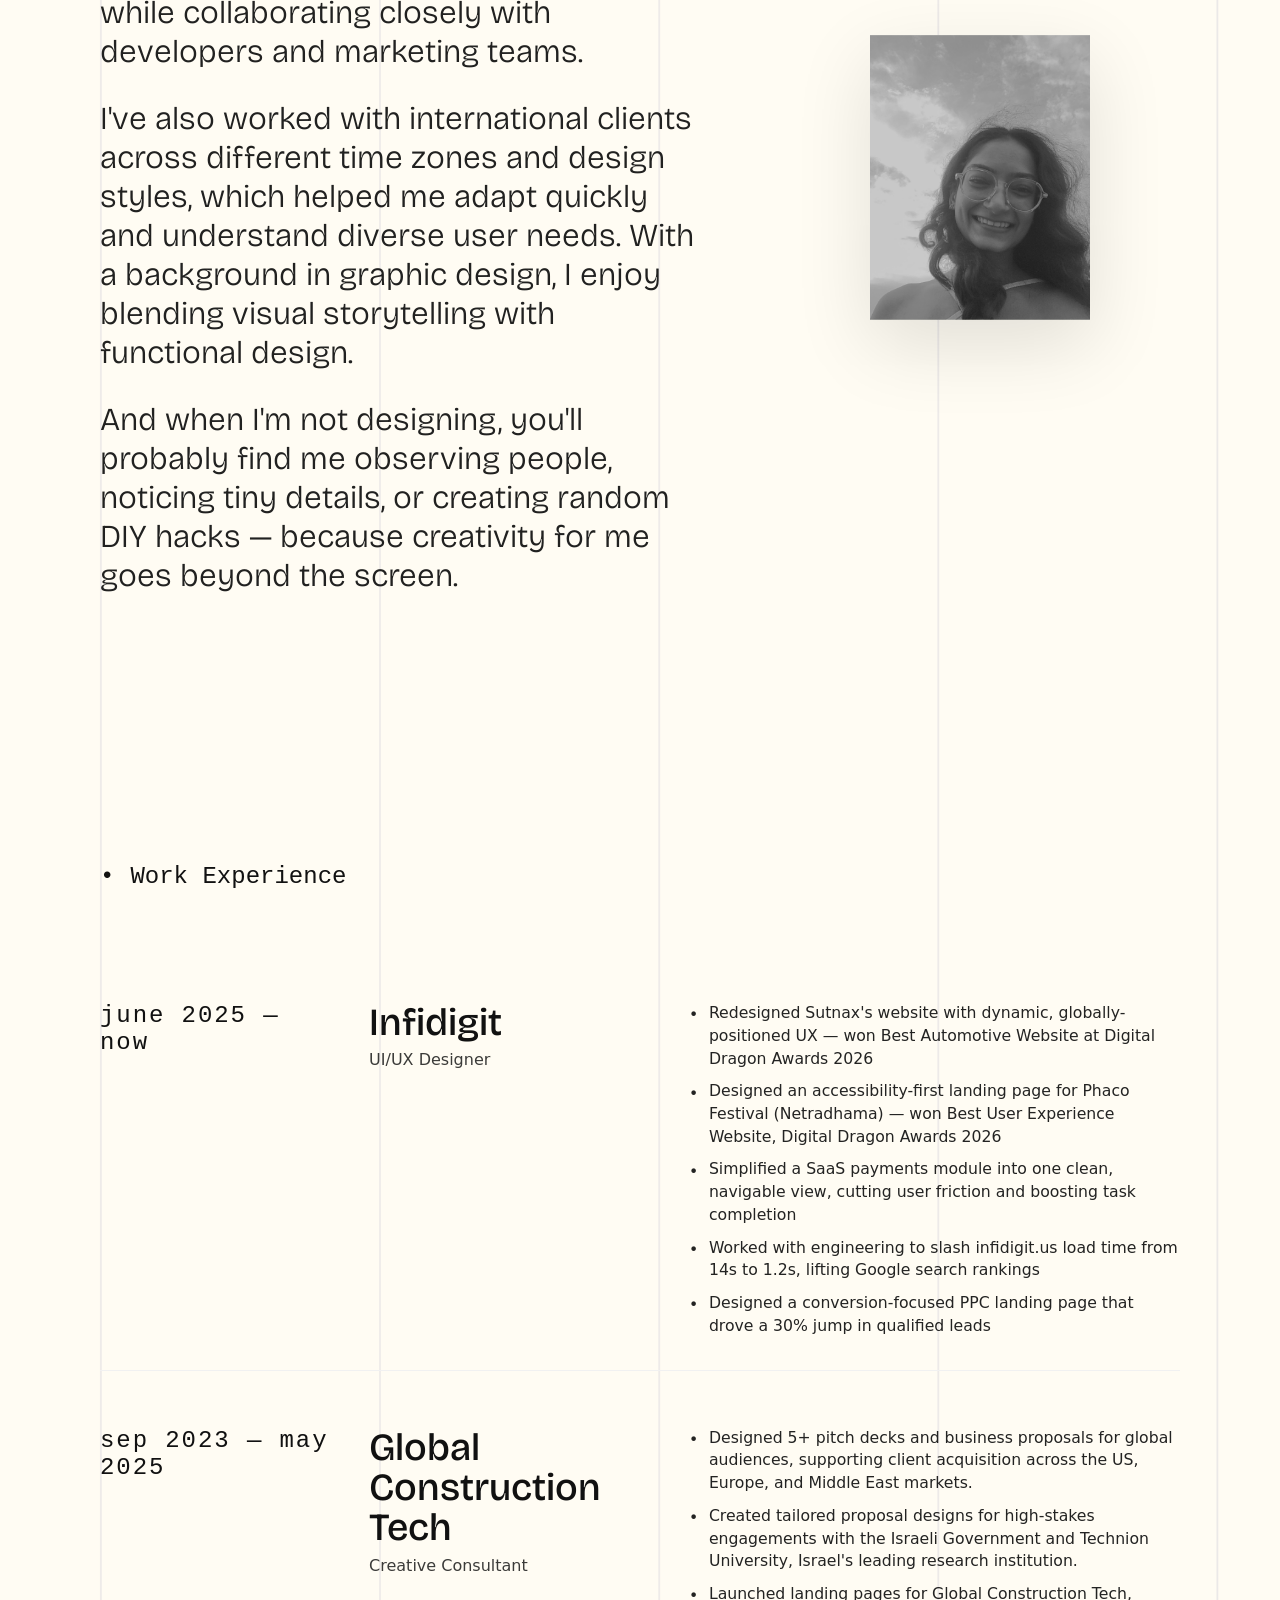
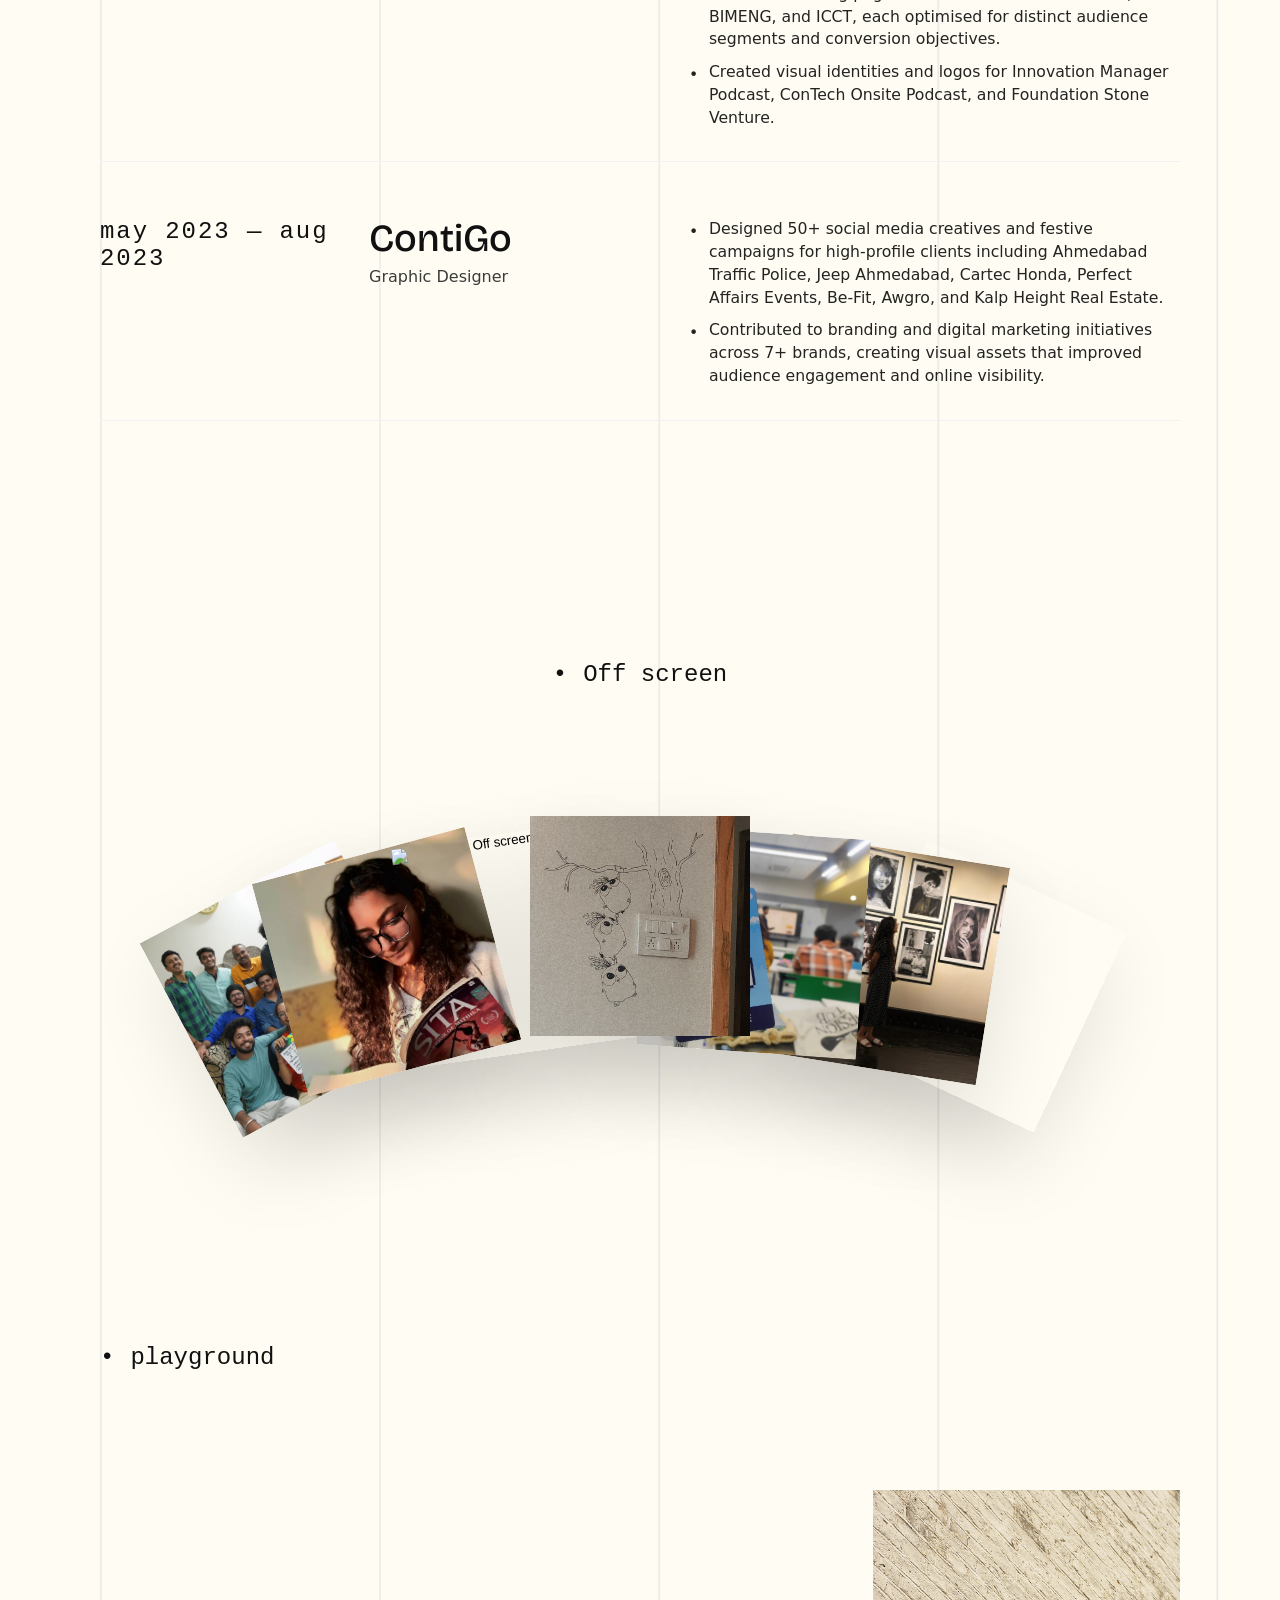
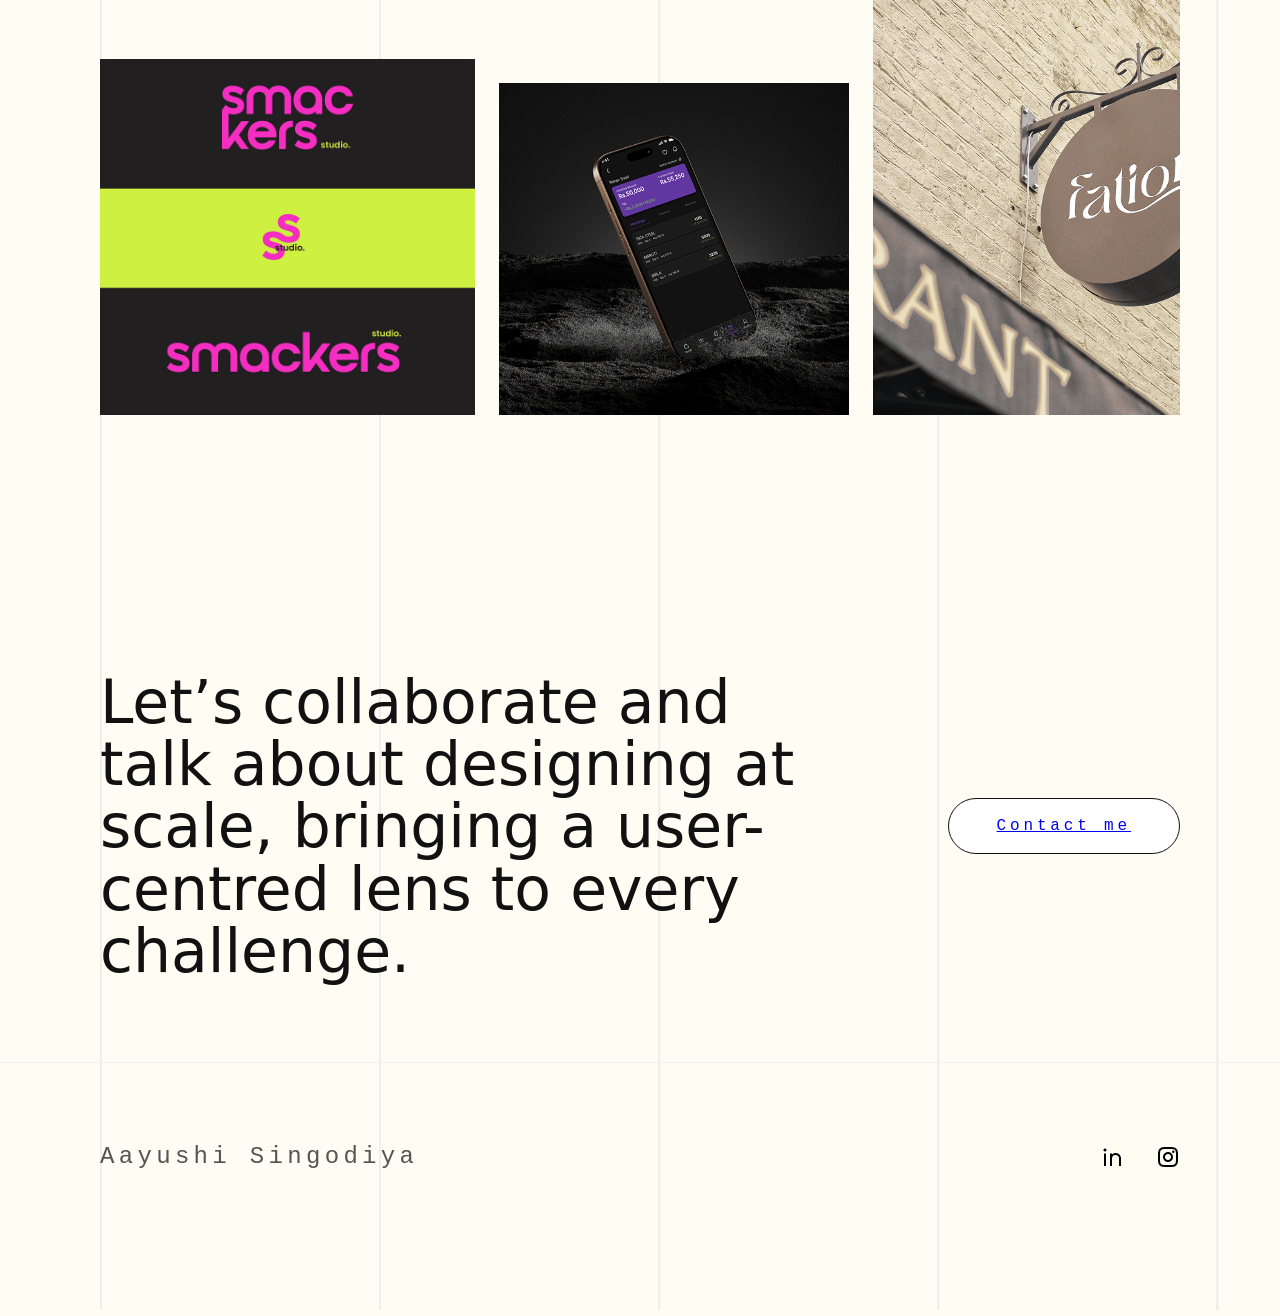
==== commit 0f493587: "Update index.html" ====
--- a/index.html
+++ b/index.html
@@ -214,8 +214,8 @@
   <p>Aayushi Singodiya</p>
   <div class="footer-links">
     <!-- <a href="#"><img loading="lazy" decoding="async" src="https://itsmeaayushi.github.io/portfolio/assets/behance-line.png" alt="behance icon"></a> -->
-    <a href="https://www.linkedin.com/in/aayushi-singodiya-550233246/"><img loading="lazy" decoding="async" src="https://itsmeaayushi.github.io/portfolio/assets/linkedin-line.png" alt="linkedin icon"></a>
-    <a href="https://www.behance.net/aayushisingodi"><img loading="lazy" decoding="async" src="https://itsmeaayushi.github.io/portfolio/assets/instagram-line.png" alt="instagram icon"></a>
+    <a href="https://www.linkedin.com/in/aayushi-singodiya-550233246/" target="_blank"><img loading="lazy" decoding="async" src="https://itsmeaayushi.github.io/portfolio/assets/linkedin-line.png" alt="linkedin icon"></a>
+    <a href="https://www.behance.net/aayushisingodi" target="_blank"><img loading="lazy" decoding="async" src="https://itsmeaayushi.github.io/portfolio/assets/instagram-line.png" alt="instagram icon"></a>
   </div>
 </footer>
 </body>
